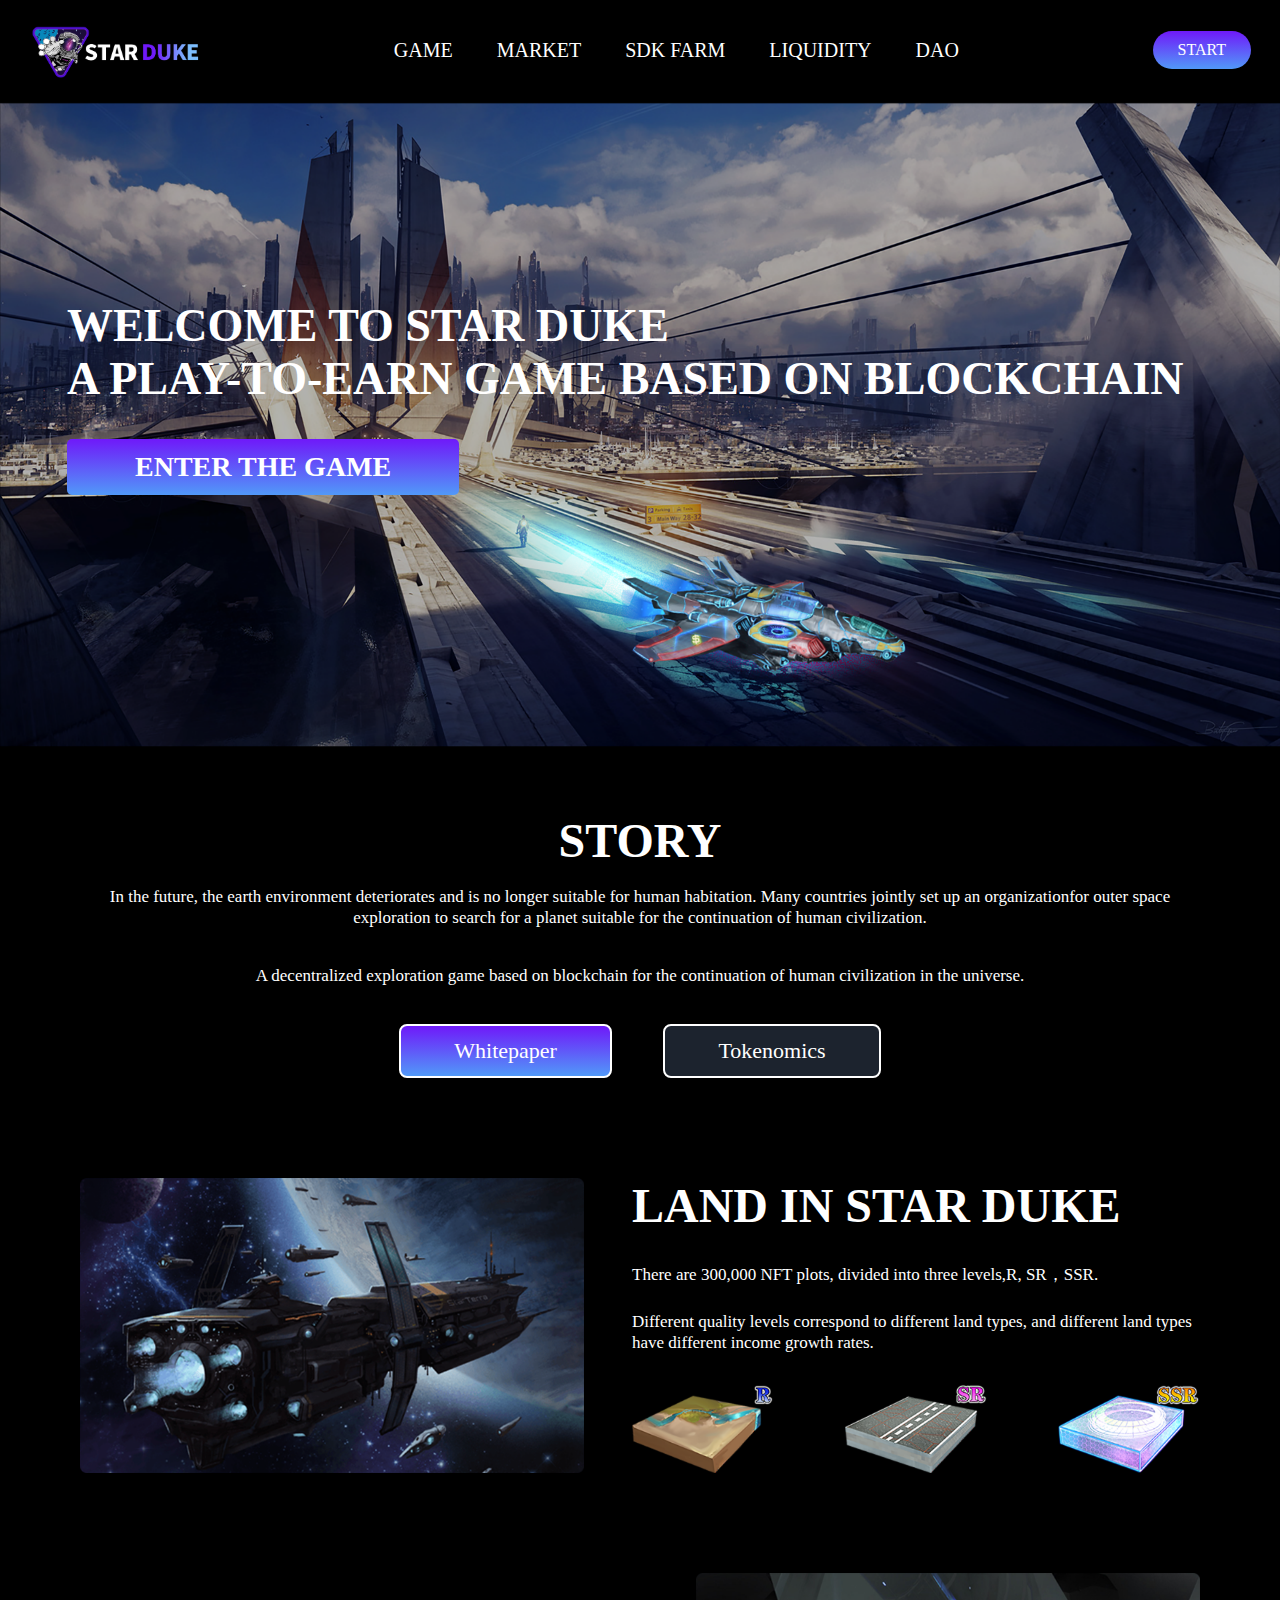
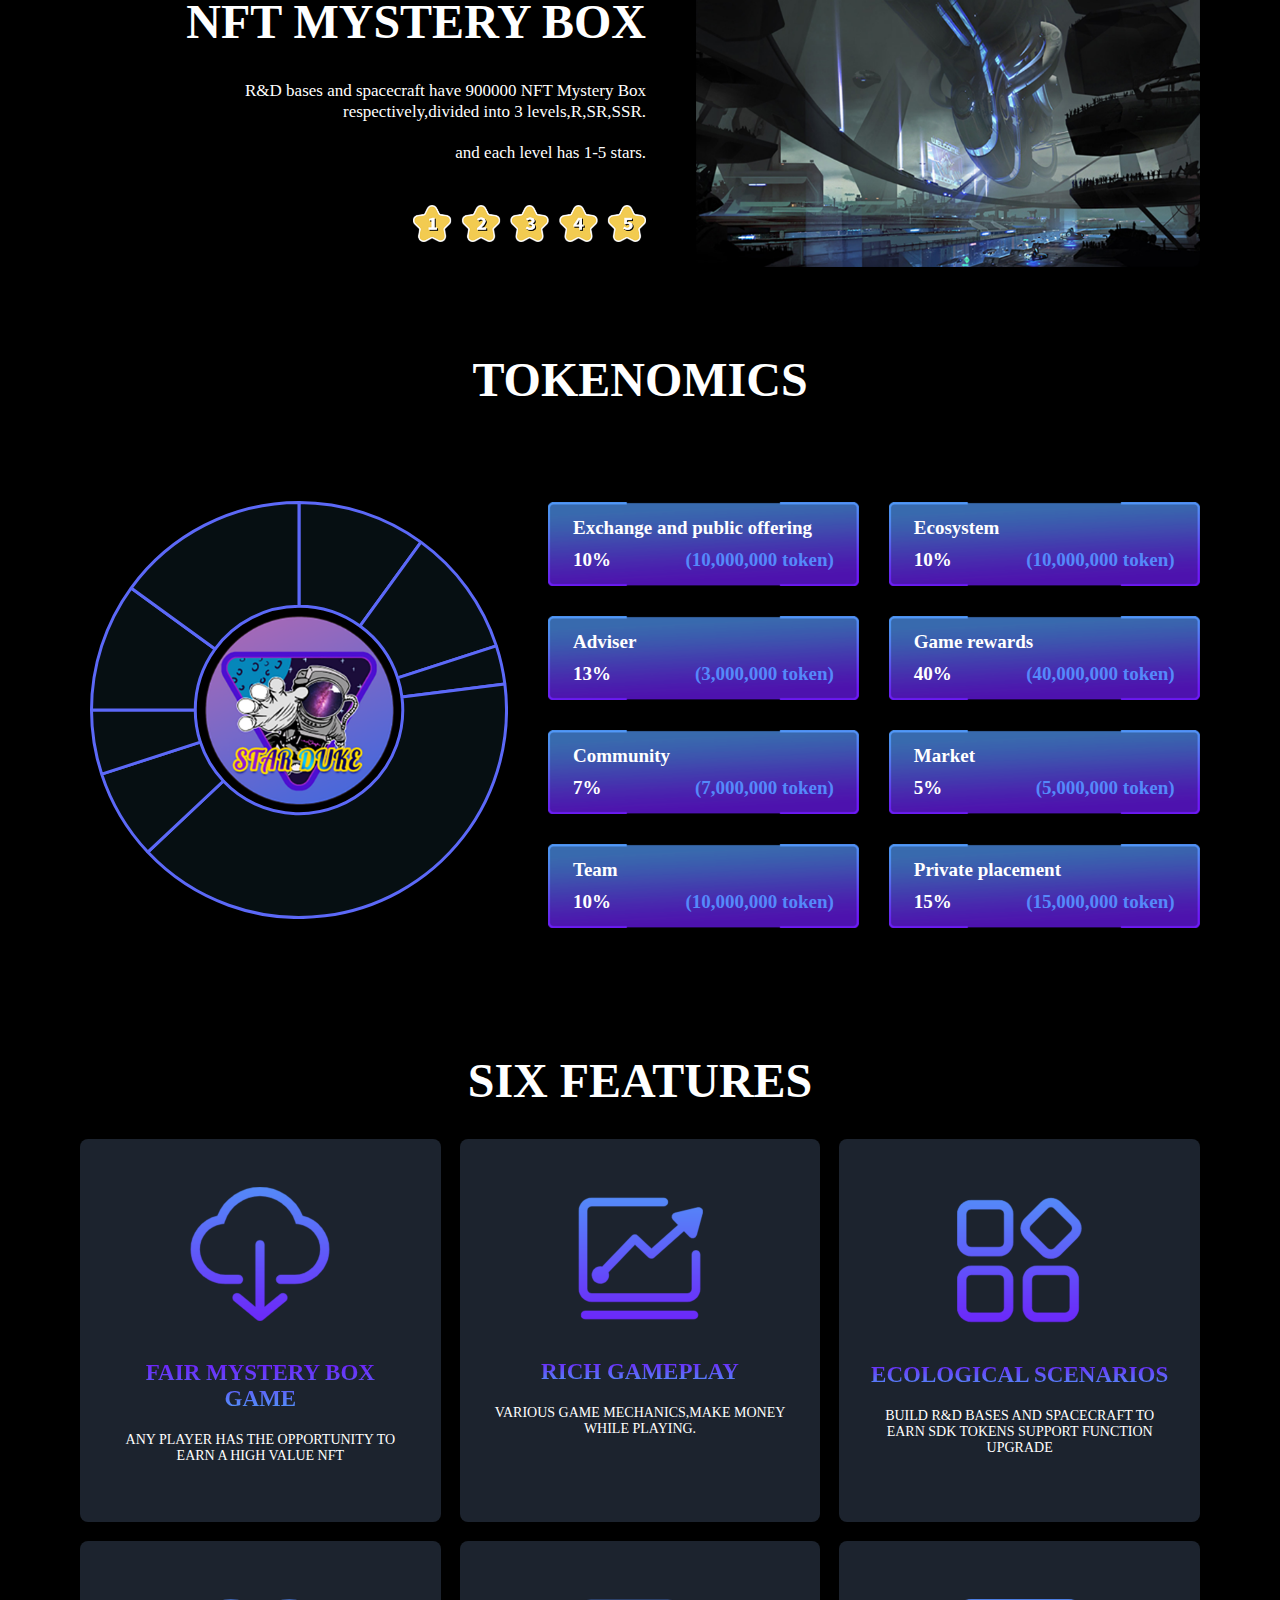
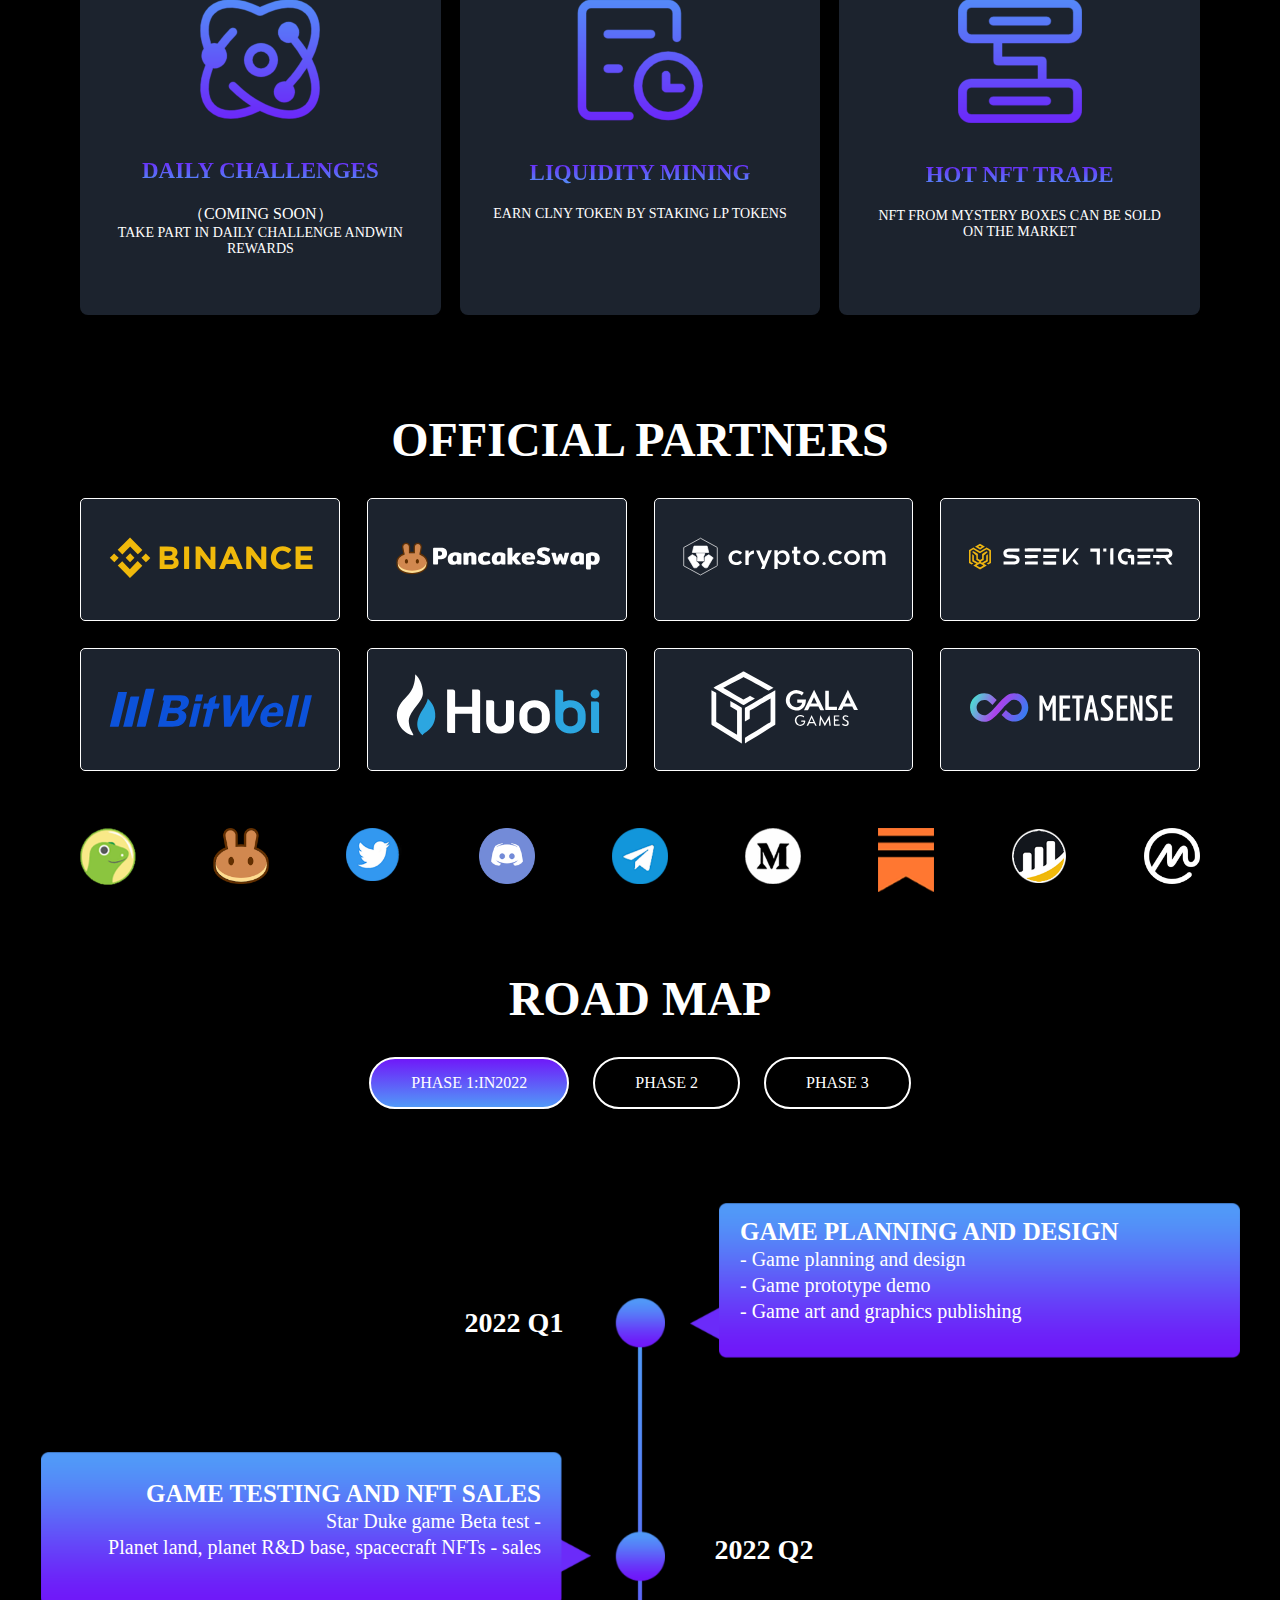
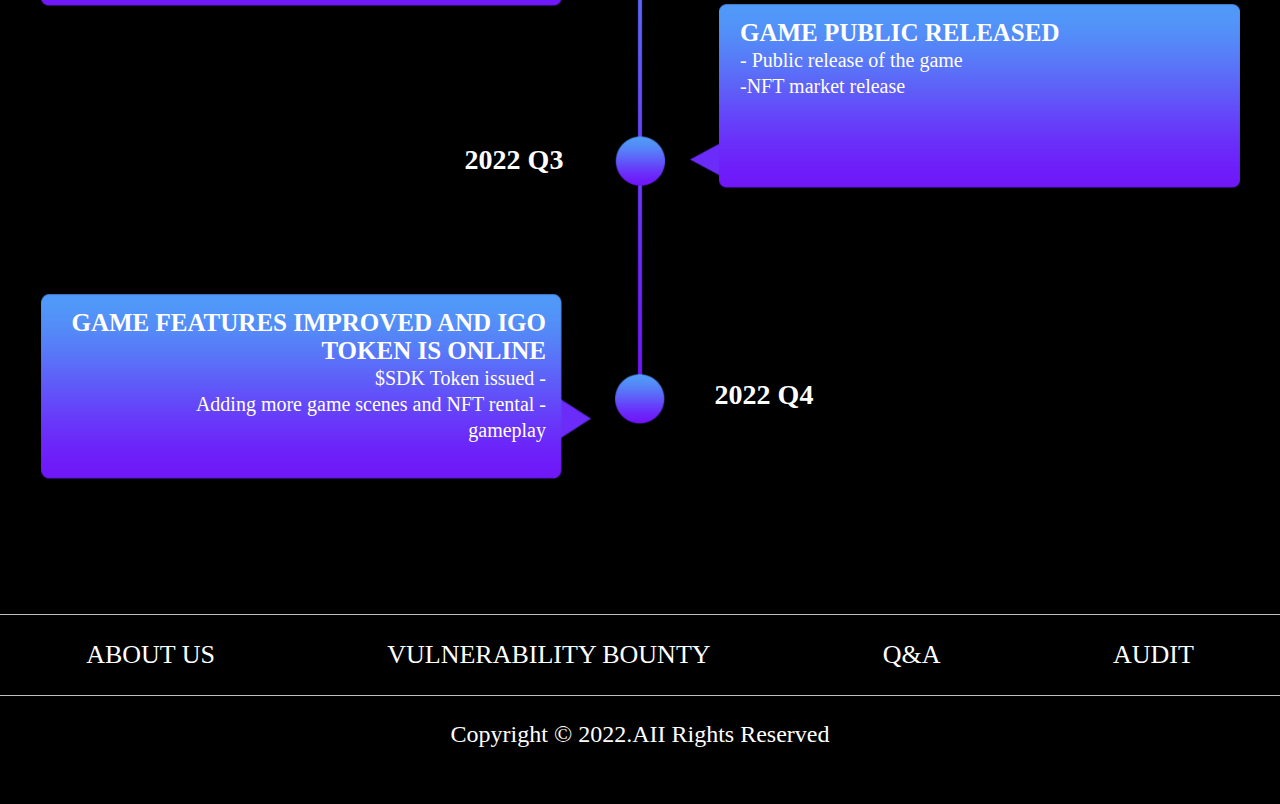
==== index.html @ 2b7e3626 "fix(view): 修改时间轴上文本" ====
<!doctype html><html lang=""><head><meta charset="utf-8"><meta http-equiv="X-UA-Compatible" content="IE=edge"><meta name="viewport" content="width=device-width,initial-scale=1"><link rel="icon" href="/favicon.ico"><title>Star Duke</title><script defer="defer" src="/js/chunk-vendors.443c13cf.js"></script><script defer="defer" src="/js/app.321825f4.js"></script><link href="/css/chunk-vendors.fafeda3b.css" rel="stylesheet"><link href="/css/app.7d602ca5.css" rel="stylesheet"></head><body><noscript><strong>We're sorry but huobi-mobile-frontend doesn't work properly without JavaScript enabled. Please enable it to continue.</strong></noscript><div id="app"></div></body></html>
---- css/chunk-vendors.fafeda3b.css ----
:root{--van-black:#000;--van-white:#fff;--van-gray-1:#f7f8fa;--van-gray-2:#f2f3f5;--van-gray-3:#ebedf0;--van-gray-4:#dcdee0;--van-gray-5:#c8c9cc;--van-gray-6:#969799;--van-gray-7:#646566;--van-gray-8:#323233;--van-red:#ee0a24;--van-blue:#1989fa;--van-orange:#ff976a;--van-orange-dark:#ed6a0c;--van-orange-light:#fffbe8;--van-green:#07c160;--van-gradient-red:linear-gradient(90deg,#ff6034,#ee0a24);--van-gradient-orange:linear-gradient(90deg,#ffd01e,#ff8917);--van-primary-color:var(--van-blue);--van-success-color:var(--van-green);--van-danger-color:var(--van-red);--van-warning-color:var(--van-orange);--van-text-color:var(--van-gray-8);--van-text-color-2:var(--van-gray-6);--van-text-color-3:var(--van-gray-5);--van-text-link-color:#576b95;--van-active-color:var(--van-gray-2);--van-active-opacity:.6;--van-disabled-opacity:.5;--van-background-color:var(--van-gray-1);--van-background-color-light:var(--van-white);--van-padding-base:0.25rem;--van-padding-xs:0.5rem;--van-padding-sm:0.75rem;--van-padding-md:1rem;--van-padding-lg:1.5rem;--van-padding-xl:2rem;--van-font-size-xs:0.625rem;--van-font-size-sm:0.75rem;--van-font-size-md:0.875rem;--van-font-size-lg:1rem;--van-font-weight-bold:500;--van-line-height-xs:0.875rem;--van-line-height-sm:1.125rem;--van-line-height-md:1.25rem;--van-line-height-lg:1.375rem;--van-base-font-family:-apple-system,BlinkMacSystemFont,"Helvetica Neue",Helvetica,Segoe UI,Arial,Roboto,"PingFang SC","miui","Hiragino Sans GB","Microsoft Yahei",sans-serif;--van-price-integer-font-family:Avenir-Heavy,PingFang SC,Helvetica Neue,Arial,sans-serif;--van-animation-duration-base:.3s;--van-animation-duration-fast:.2s;--van-animation-timing-function-enter:ease-out;--van-animation-timing-function-leave:ease-in;--van-border-color:var(--van-gray-3);--van-border-width-base:0.0625rem;--van-border-radius-sm:0.125rem;--van-border-radius-md:0.25rem;--van-border-radius-lg:0.5rem;--van-border-radius-max:62.4375rem}html{-webkit-tap-highlight-color:transparent}body{margin:0;font-family:-apple-system,BlinkMacSystemFont,Helvetica Neue,Helvetica,Segoe UI,Arial,Roboto,PingFang SC,miui,Hiragino Sans GB,Microsoft Yahei,sans-serif}a{text-decoration:none}button,input,textarea{color:inherit;font:inherit}[class*=van-]:focus,a:focus,button:focus,input:focus,textarea:focus{outline:none}ol,ul{margin:0;padding:0;list-style:none}@keyframes van-slide-up-enter{0%{transform:translate3d(0,100%,0)}}@keyframes van-slide-up-leave{to{transform:translate3d(0,100%,0)}}@keyframes van-slide-down-enter{0%{transform:translate3d(0,-100%,0)}}@keyframes van-slide-down-leave{to{transform:translate3d(0,-100%,0)}}@keyframes van-slide-left-enter{0%{transform:translate3d(-100%,0,0)}}@keyframes van-slide-left-leave{to{transform:translate3d(-100%,0,0)}}@keyframes van-slide-right-enter{0%{transform:translate3d(100%,0,0)}}@keyframes van-slide-right-leave{to{transform:translate3d(100%,0,0)}}@keyframes van-fade-in{0%{opacity:0}to{opacity:1}}@keyframes van-fade-out{0%{opacity:1}to{opacity:0}}@keyframes van-rotate{0%{transform:rotate(0)}to{transform:rotate(1turn)}}.van-fade-enter-active{animation:var(--van-animation-duration-base) van-fade-in both var(--van-animation-timing-function-enter)}.van-fade-leave-active{animation:var(--van-animation-duration-base) van-fade-out both var(--van-animation-timing-function-leave)}.van-slide-up-enter-active{animation:van-slide-up-enter var(--van-animation-duration-base) both var(--van-animation-timing-function-enter)}.van-slide-up-leave-active{animation:van-slide-up-leave var(--van-animation-duration-base) both var(--van-animation-timing-function-leave)}.van-slide-down-enter-active{animation:van-slide-down-enter var(--van-animation-duration-base) both var(--van-animation-timing-function-enter)}.van-slide-down-leave-active{animation:van-slide-down-leave var(--van-animation-duration-base) both var(--van-animation-timing-function-leave)}.van-slide-left-enter-active{animation:van-slide-left-enter var(--van-animation-duration-base) both var(--van-animation-timing-function-enter)}.van-slide-left-leave-active{animation:van-slide-left-leave var(--van-animation-duration-base) both var(--van-animation-timing-function-leave)}.van-slide-right-enter-active{animation:van-slide-right-enter var(--van-animation-duration-base) both var(--van-animation-timing-function-enter)}.van-slide-right-leave-active{animation:van-slide-right-leave var(--van-animation-duration-base) both var(--van-animation-timing-function-leave)}.van-clearfix:after{display:table;clear:both;content:""}.van-ellipsis{overflow:hidden;white-space:nowrap;text-overflow:ellipsis}.van-multi-ellipsis--l2{-webkit-line-clamp:2}.van-multi-ellipsis--l2,.van-multi-ellipsis--l3{display:-webkit-box;overflow:hidden;text-overflow:ellipsis;-webkit-box-orient:vertical}.van-multi-ellipsis--l3{-webkit-line-clamp:3}.van-safe-area-top{padding-top:constant(safe-area-inset-top);padding-top:env(safe-area-inset-top)}.van-safe-area-bottom{padding-bottom:constant(safe-area-inset-bottom);padding-bottom:env(safe-area-inset-bottom)}.van-haptics-feedback{cursor:pointer}.van-haptics-feedback:active{opacity:var(--van-active-opacity)}[class*=van-hairline]:after{position:absolute;box-sizing:border-box;content:" ";pointer-events:none;top:-50%;right:-50%;bottom:-50%;left:-50%;border:0 solid var(--van-border-color);transform:scale(.5)}.van-hairline,.van-hairline--bottom,.van-hairline--left,.van-hairline--right,.van-hairline--surround,.van-hairline--top,.van-hairline--top-bottom{position:relative}.van-hairline--top:after{border-top-width:.0625rem}.van-hairline--left:after{border-left-width:.0625rem}.van-hairline--right:after{border-right-width:.0625rem}.van-hairline--bottom:after{border-bottom-width:.0625rem}.van-hairline--top-bottom:after,.van-hairline-unset--top-bottom:after{border-width:.0625rem 0}.van-hairline--surround:after{border-width:.0625rem}:root{--van-action-bar-background-color:var(--van-background-color-light);--van-action-bar-height:3.125rem}.van-action-bar{position:fixed;right:0;bottom:0;left:0;display:flex;align-items:center;box-sizing:content-box;height:var(--van-action-bar-height);background:var(--van-action-bar-background-color)}:root{--van-badge-size:1rem;--van-badge-color:var(--van-white);--van-badge-padding:0 0.1875rem;--van-badge-font-size:var(--van-font-size-sm);--van-badge-font-weight:var(--van-font-weight-bold);--van-badge-border-width:var(--van-border-width-base);--van-badge-background-color:var(--van-danger-color);--van-badge-dot-color:var(--van-danger-color);--van-badge-dot-size:0.5rem;--van-badge-font-family:-apple-system-font,Helvetica Neue,Arial,sans-serif}.van-badge{display:inline-block;box-sizing:border-box;min-width:var(--van-badge-size);padding:var(--van-badge-padding);color:var(--van-badge-color);font-weight:var(--van-badge-font-weight);font-size:var(--van-badge-font-size);font-family:var(--van-badge-font-family);line-height:1.2;text-align:center;background:var(--van-badge-background-color);border:var(--van-badge-border-width) solid var(--van-background-color-light);border-radius:var(--van-border-radius-max)}.van-badge--fixed{position:absolute;transform-origin:100%}.van-badge--top-left{top:0;left:0;transform:translate(-50%,-50%)}.van-badge--top-right{top:0;right:0;transform:translate(50%,-50%)}.van-badge--bottom-left{bottom:0;left:0;transform:translate(-50%,50%)}.van-badge--bottom-right{bottom:0;right:0;transform:translate(50%,50%)}.van-badge--dot{width:var(--van-badge-dot-size);min-width:0;height:var(--van-badge-dot-size);background:var(--van-badge-dot-color);border-radius:100%;border:none;padding:0}.van-badge__wrapper,.van-icon{position:relative;display:inline-block}.van-icon{font:.875rem/1 vant-icon;font-size:inherit;text-rendering:auto;-webkit-font-smoothing:antialiased}.van-icon:before{display:inline-block}.van-icon-exchange:before{content:"\e6af"}.van-icon-eye:before{content:"\e6b0"}.van-icon-enlarge:before{content:"\e6b1"}.van-icon-expand-o:before{content:"\e6b2"}.van-icon-eye-o:before{content:"\e6b3"}.van-icon-expand:before{content:"\e6b4"}.van-icon-filter-o:before{content:"\e6b5"}.van-icon-fire:before{content:"\e6b6"}.van-icon-fail:before{content:"\e6b7"}.van-icon-failure:before{content:"\e6b8"}.van-icon-fire-o:before{content:"\e6b9"}.van-icon-flag-o:before{content:"\e6ba"}.van-icon-font:before{content:"\e6bb"}.van-icon-font-o:before{content:"\e6bc"}.van-icon-gem-o:before{content:"\e6bd"}.van-icon-flower-o:before{content:"\e6be"}.van-icon-gem:before{content:"\e6bf"}.van-icon-gift-card:before{content:"\e6c0"}.van-icon-friends:before{content:"\e6c1"}.van-icon-friends-o:before{content:"\e6c2"}.van-icon-gold-coin:before{content:"\e6c3"}.van-icon-gold-coin-o:before{content:"\e6c4"}.van-icon-good-job-o:before{content:"\e6c5"}.van-icon-gift:before{content:"\e6c6"}.van-icon-gift-o:before{content:"\e6c7"}.van-icon-gift-card-o:before{content:"\e6c8"}.van-icon-good-job:before{content:"\e6c9"}.van-icon-home-o:before{content:"\e6ca"}.van-icon-goods-collect:before{content:"\e6cb"}.van-icon-graphic:before{content:"\e6cc"}.van-icon-goods-collect-o:before{content:"\e6cd"}.van-icon-hot-o:before{content:"\e6ce"}.van-icon-info:before{content:"\e6cf"}.van-icon-hotel-o:before{content:"\e6d0"}.van-icon-info-o:before{content:"\e6d1"}.van-icon-hot-sale-o:before{content:"\e6d2"}.van-icon-hot:before{content:"\e6d3"}.van-icon-like:before{content:"\e6d4"}.van-icon-idcard:before{content:"\e6d5"}.van-icon-invitation:before{content:"\e6d6"}.van-icon-like-o:before{content:"\e6d7"}.van-icon-hot-sale:before{content:"\e6d8"}.van-icon-location-o:before{content:"\e6d9"}.van-icon-location:before{content:"\e6da"}.van-icon-label:before{content:"\e6db"}.van-icon-lock:before{content:"\e6dc"}.van-icon-label-o:before{content:"\e6dd"}.van-icon-map-marked:before{content:"\e6de"}.van-icon-logistics:before{content:"\e6df"}.van-icon-manager:before{content:"\e6e0"}.van-icon-more:before{content:"\e6e1"}.van-icon-live:before{content:"\e6e2"}.van-icon-manager-o:before{content:"\e6e3"}.van-icon-medal:before{content:"\e6e4"}.van-icon-more-o:before{content:"\e6e5"}.van-icon-music-o:before{content:"\e6e6"}.van-icon-music:before{content:"\e6e7"}.van-icon-new-arrival-o:before{content:"\e6e8"}.van-icon-medal-o:before{content:"\e6e9"}.van-icon-new-o:before{content:"\e6ea"}.van-icon-free-postage:before{content:"\e6eb"}.van-icon-newspaper-o:before{content:"\e6ec"}.van-icon-new-arrival:before{content:"\e6ed"}.van-icon-minus:before{content:"\e6ee"}.van-icon-orders-o:before{content:"\e6ef"}.van-icon-new:before{content:"\e6f0"}.van-icon-paid:before{content:"\e6f1"}.van-icon-notes-o:before{content:"\e6f2"}.van-icon-other-pay:before{content:"\e6f3"}.van-icon-pause-circle:before{content:"\e6f4"}.van-icon-pause:before{content:"\e6f5"}.van-icon-pause-circle-o:before{content:"\e6f6"}.van-icon-peer-pay:before{content:"\e6f7"}.van-icon-pending-payment:before{content:"\e6f8"}.van-icon-passed:before{content:"\e6f9"}.van-icon-plus:before{content:"\e6fa"}.van-icon-phone-circle-o:before{content:"\e6fb"}.van-icon-phone-o:before{content:"\e6fc"}.van-icon-printer:before{content:"\e6fd"}.van-icon-photo-fail:before{content:"\e6fe"}.van-icon-phone:before{content:"\e6ff"}.van-icon-photo-o:before{content:"\e700"}.van-icon-play-circle:before{content:"\e701"}.van-icon-play:before{content:"\e702"}.van-icon-phone-circle:before{content:"\e703"}.van-icon-point-gift-o:before{content:"\e704"}.van-icon-point-gift:before{content:"\e705"}.van-icon-play-circle-o:before{content:"\e706"}.van-icon-shrink:before{content:"\e707"}.van-icon-photo:before{content:"\e708"}.van-icon-qr:before{content:"\e709"}.van-icon-qr-invalid:before{content:"\e70a"}.van-icon-question-o:before{content:"\e70b"}.van-icon-revoke:before{content:"\e70c"}.van-icon-replay:before{content:"\e70d"}.van-icon-service:before{content:"\e70e"}.van-icon-question:before{content:"\e70f"}.van-icon-search:before{content:"\e710"}.van-icon-refund-o:before{content:"\e711"}.van-icon-service-o:before{content:"\e712"}.van-icon-scan:before{content:"\e713"}.van-icon-share:before{content:"\e714"}.van-icon-send-gift-o:before{content:"\e715"}.van-icon-share-o:before{content:"\e716"}.van-icon-setting:before{content:"\e717"}.van-icon-points:before{content:"\e718"}.van-icon-photograph:before{content:"\e719"}.van-icon-shop:before{content:"\e71a"}.van-icon-shop-o:before{content:"\e71b"}.van-icon-shop-collect-o:before{content:"\e71c"}.van-icon-shop-collect:before{content:"\e71d"}.van-icon-smile:before{content:"\e71e"}.van-icon-shopping-cart-o:before{content:"\e71f"}.van-icon-sign:before{content:"\e720"}.van-icon-sort:before{content:"\e721"}.van-icon-star-o:before{content:"\e722"}.van-icon-smile-comment-o:before{content:"\e723"}.van-icon-stop:before{content:"\e724"}.van-icon-stop-circle-o:before{content:"\e725"}.van-icon-smile-o:before{content:"\e726"}.van-icon-star:before{content:"\e727"}.van-icon-success:before{content:"\e728"}.van-icon-stop-circle:before{content:"\e729"}.van-icon-records:before{content:"\e72a"}.van-icon-shopping-cart:before{content:"\e72b"}.van-icon-tosend:before{content:"\e72c"}.van-icon-todo-list:before{content:"\e72d"}.van-icon-thumb-circle-o:before{content:"\e72e"}.van-icon-thumb-circle:before{content:"\e72f"}.van-icon-umbrella-circle:before{content:"\e730"}.van-icon-underway:before{content:"\e731"}.van-icon-upgrade:before{content:"\e732"}.van-icon-todo-list-o:before{content:"\e733"}.van-icon-tv-o:before{content:"\e734"}.van-icon-underway-o:before{content:"\e735"}.van-icon-user-o:before{content:"\e736"}.van-icon-vip-card-o:before{content:"\e737"}.van-icon-vip-card:before{content:"\e738"}.van-icon-send-gift:before{content:"\e739"}.van-icon-wap-home:before{content:"\e73a"}.van-icon-wap-nav:before{content:"\e73b"}.van-icon-volume-o:before{content:"\e73c"}.van-icon-video:before{content:"\e73d"}.van-icon-wap-home-o:before{content:"\e73e"}.van-icon-volume:before{content:"\e73f"}.van-icon-warning:before{content:"\e740"}.van-icon-weapp-nav:before{content:"\e741"}.van-icon-wechat-pay:before{content:"\e742"}.van-icon-warning-o:before{content:"\e743"}.van-icon-wechat:before{content:"\e744"}.van-icon-setting-o:before{content:"\e745"}.van-icon-youzan-shield:before{content:"\e746"}.van-icon-warn-o:before{content:"\e747"}.van-icon-smile-comment:before{content:"\e748"}.van-icon-user-circle-o:before{content:"\e749"}.van-icon-video-o:before{content:"\e74a"}.van-icon-add-square:before{content:"\e65c"}.van-icon-add:before{content:"\e65d"}.van-icon-arrow-down:before{content:"\e65e"}.van-icon-arrow-up:before{content:"\e65f"}.van-icon-arrow:before{content:"\e660"}.van-icon-after-sale:before{content:"\e661"}.van-icon-add-o:before{content:"\e662"}.van-icon-alipay:before{content:"\e663"}.van-icon-ascending:before{content:"\e664"}.van-icon-apps-o:before{content:"\e665"}.van-icon-aim:before{content:"\e666"}.van-icon-award:before{content:"\e667"}.van-icon-arrow-left:before{content:"\e668"}.van-icon-award-o:before{content:"\e669"}.van-icon-audio:before{content:"\e66a"}.van-icon-bag-o:before{content:"\e66b"}.van-icon-balance-list:before{content:"\e66c"}.van-icon-back-top:before{content:"\e66d"}.van-icon-bag:before{content:"\e66e"}.van-icon-balance-pay:before{content:"\e66f"}.van-icon-balance-o:before{content:"\e670"}.van-icon-bar-chart-o:before{content:"\e671"}.van-icon-bars:before{content:"\e672"}.van-icon-balance-list-o:before{content:"\e673"}.van-icon-birthday-cake-o:before{content:"\e674"}.van-icon-bookmark:before{content:"\e675"}.van-icon-bill:before{content:"\e676"}.van-icon-bell:before{content:"\e677"}.van-icon-browsing-history-o:before{content:"\e678"}.van-icon-browsing-history:before{content:"\e679"}.van-icon-bookmark-o:before{content:"\e67a"}.van-icon-bulb-o:before{content:"\e67b"}.van-icon-bullhorn-o:before{content:"\e67c"}.van-icon-bill-o:before{content:"\e67d"}.van-icon-calendar-o:before{content:"\e67e"}.van-icon-brush-o:before{content:"\e67f"}.van-icon-card:before{content:"\e680"}.van-icon-cart-o:before{content:"\e681"}.van-icon-cart-circle:before{content:"\e682"}.van-icon-cart-circle-o:before{content:"\e683"}.van-icon-cart:before{content:"\e684"}.van-icon-cash-on-deliver:before{content:"\e685"}.van-icon-cash-back-record:before{content:"\e686"}.van-icon-cashier-o:before{content:"\e687"}.van-icon-chart-trending-o:before{content:"\e688"}.van-icon-certificate:before{content:"\e689"}.van-icon-chat:before{content:"\e68a"}.van-icon-clear:before{content:"\e68b"}.van-icon-chat-o:before{content:"\e68c"}.van-icon-checked:before{content:"\e68d"}.van-icon-clock:before{content:"\e68e"}.van-icon-clock-o:before{content:"\e68f"}.van-icon-close:before{content:"\e690"}.van-icon-closed-eye:before{content:"\e691"}.van-icon-circle:before{content:"\e692"}.van-icon-cluster-o:before{content:"\e693"}.van-icon-column:before{content:"\e694"}.van-icon-comment-circle-o:before{content:"\e695"}.van-icon-cluster:before{content:"\e696"}.van-icon-comment:before{content:"\e697"}.van-icon-comment-o:before{content:"\e698"}.van-icon-comment-circle:before{content:"\e699"}.van-icon-completed:before{content:"\e69a"}.van-icon-credit-pay:before{content:"\e69b"}.van-icon-coupon:before{content:"\e69c"}.van-icon-debit-pay:before{content:"\e69d"}.van-icon-coupon-o:before{content:"\e69e"}.van-icon-contact:before{content:"\e69f"}.van-icon-descending:before{content:"\e6a0"}.van-icon-desktop-o:before{content:"\e6a1"}.van-icon-diamond-o:before{content:"\e6a2"}.van-icon-description:before{content:"\e6a3"}.van-icon-delete:before{content:"\e6a4"}.van-icon-diamond:before{content:"\e6a5"}.van-icon-delete-o:before{content:"\e6a6"}.van-icon-cross:before{content:"\e6a7"}.van-icon-edit:before{content:"\e6a8"}.van-icon-ellipsis:before{content:"\e6a9"}.van-icon-down:before{content:"\e6aa"}.van-icon-discount:before{content:"\e6ab"}.van-icon-ecard-pay:before{content:"\e6ac"}.van-icon-envelop-o:before{content:"\e6ae"}.van-icon-shield-o:before{content:"\e74b"}.van-icon-guide-o:before{content:"\e74c"}.van-icon-cash-o:before{content:"\e74d"}.van-icon-qq:before{content:"\e74e"}.van-icon-wechat-moments:before{content:"\e74f"}.van-icon-weibo:before{content:"\e750"}.van-icon-link-o:before{content:"\e751"}.van-icon-miniprogram-o:before{content:"\e752"}@font-face{font-weight:400;font-family:vant-icon;font-style:normal;font-display:auto;src:url([data-uri]) format("woff2"),url(//at.alicdn.com/t/font_2553510_iv4v8nulyz.woff?t=1649083952952) format("woff"),url(//at.alicdn.com/t/font_2553510_iv4v8nulyz.ttf?t=1649083952952) format("truetype")}.van-icon__image{display:block;width:1em;height:1em;object-fit:contain}:root{--van-rate-icon-size:1.25rem;--van-rate-icon-gutter:var(--van-padding-base);--van-rate-icon-void-color:var(--van-gray-5);--van-rate-icon-full-color:var(--van-danger-color);--van-rate-icon-disabled-color:var(--van-gray-5)}.van-rate{display:inline-flex;cursor:pointer;-webkit-user-select:none;user-select:none;flex-wrap:wrap}.van-rate__item{position:relative}.van-rate__item:not(:last-child){padding-right:var(--van-rate-icon-gutter)}.van-rate__icon{display:block;width:1em;color:var(--van-rate-icon-void-color);font-size:var(--van-rate-icon-size)}.van-rate__icon--half{position:absolute;top:0;left:0;overflow:hidden}.van-rate__icon--full{color:var(--van-rate-icon-full-color)}.van-rate__icon--disabled{color:var(--van-rate-icon-disabled-color)}.van-rate--disabled{cursor:not-allowed}.van-rate--readonly{cursor:default}:root{--van-notice-bar-height:2.5rem;--van-notice-bar-padding:0 var(--van-padding-md);--van-notice-bar-wrapable-padding:var(--van-padding-xs) var(--van-padding-md);--van-notice-bar-text-color:var(--van-orange-dark);--van-notice-bar-font-size:var(--van-font-size-md);--van-notice-bar-line-height:1.5rem;--van-notice-bar-background-color:var(--van-orange-light);--van-notice-bar-icon-size:1rem;--van-notice-bar-icon-min-width:1.5rem}.van-notice-bar{position:relative;display:flex;align-items:center;height:var(--van-notice-bar-height);padding:var(--van-notice-bar-padding);color:var(--van-notice-bar-text-color);font-size:var(--van-notice-bar-font-size);line-height:var(--van-notice-bar-line-height);background:var(--van-notice-bar-background-color)}.van-notice-bar__left-icon,.van-notice-bar__right-icon{min-width:var(--van-notice-bar-icon-min-width);font-size:var(--van-notice-bar-icon-size)}.van-notice-bar__right-icon{text-align:right;cursor:pointer}.van-notice-bar__wrap{position:relative;display:flex;flex:1;align-items:center;height:100%;overflow:hidden}.van-notice-bar__content{position:absolute;white-space:nowrap;transition-timing-function:linear}.van-notice-bar__content.van-ellipsis{max-width:100%}.van-notice-bar--wrapable{height:auto;padding:var(--van-notice-bar-wrapable-padding)}.van-notice-bar--wrapable .van-notice-bar__wrap{height:auto}.van-notice-bar--wrapable .van-notice-bar__content{position:relative;white-space:normal;word-wrap:break-word}:root{--van-nav-bar-height:2.875rem;--van-nav-bar-background-color:var(--van-background-color-light);--van-nav-bar-arrow-size:1rem;--van-nav-bar-icon-color:var(--van-primary-color);--van-nav-bar-text-color:var(--van-primary-color);--van-nav-bar-title-font-size:var(--van-font-size-lg);--van-nav-bar-title-text-color:var(--van-text-color);--van-nav-bar-z-index:1}.van-nav-bar{position:relative;z-index:var(--van-nav-bar-z-index);line-height:var(--van-line-height-lg);text-align:center;background:var(--van-nav-bar-background-color);-webkit-user-select:none;user-select:none}.van-nav-bar--fixed{position:fixed;top:0;left:0;width:100%}.van-nav-bar--safe-area-inset-top{padding-top:constant(safe-area-inset-top);padding-top:env(safe-area-inset-top)}.van-nav-bar .van-icon{color:var(--van-nav-bar-icon-color)}.van-nav-bar__content{position:relative;display:flex;align-items:center;height:var(--van-nav-bar-height)}.van-nav-bar__arrow{margin-right:var(--van-padding-base);font-size:var(--van-nav-bar-arrow-size)}.van-nav-bar__title{max-width:60%;margin:0 auto;color:var(--van-nav-bar-title-text-color);font-weight:var(--van-font-weight-bold);font-size:var(--van-nav-bar-title-font-size)}.van-nav-bar__left,.van-nav-bar__right{position:absolute;top:0;bottom:0;display:flex;align-items:center;padding:0 var(--van-padding-md);font-size:var(--van-font-size-md)}.van-nav-bar__left{left:0}.van-nav-bar__right{right:0}.van-nav-bar__text{color:var(--van-nav-bar-text-color)}:root{--van-image-placeholder-text-color:var(--van-text-color-2);--van-image-placeholder-font-size:var(--van-font-size-md);--van-image-placeholder-background-color:var(--van-background-color);--van-image-loading-icon-size:2rem;--van-image-loading-icon-color:var(--van-gray-4);--van-image-error-icon-size:2rem;--van-image-error-icon-color:var(--van-gray-4)}.van-image{position:relative;display:inline-block}.van-image--round{overflow:hidden;border-radius:var(--van-border-radius-max)}.van-image--round .van-image__img{border-radius:inherit}.van-image__error,.van-image__img,.van-image__loading{display:block;width:100%;height:100%}.van-image__error,.van-image__loading{position:absolute;top:0;left:0;display:flex;flex-direction:column;align-items:center;justify-content:center;color:var(--van-image-placeholder-text-color);font-size:var(--van-image-placeholder-font-size);background:var(--van-image-placeholder-background-color)}.van-image__loading-icon{color:var(--van-image-loading-icon-color);font-size:var(--van-image-loading-icon-size)}.van-image__error-icon{color:var(--van-image-error-icon-color);font-size:var(--van-image-error-icon-size)}:root{--van-tag-padding:0 var(--van-padding-base);--van-tag-text-color:var(--van-white);--van-tag-font-size:var(--van-font-size-sm);--van-tag-border-radius:0.125rem;--van-tag-line-height:1rem;--van-tag-medium-padding:0.125rem 0.375rem;--van-tag-large-padding:var(--van-padding-base) var(--van-padding-xs);--van-tag-large-border-radius:var(--van-border-radius-md);--van-tag-large-font-size:var(--van-font-size-md);--van-tag-round-border-radius:var(--van-border-radius-max);--van-tag-danger-color:var(--van-danger-color);--van-tag-primary-color:var(--van-primary-color);--van-tag-success-color:var(--van-success-color);--van-tag-warning-color:var(--van-warning-color);--van-tag-default-color:var(--van-gray-6);--van-tag-plain-background-color:var(--van-background-color-light)}.van-tag{position:relative;display:inline-flex;align-items:center;padding:var(--van-tag-padding);color:var(--van-tag-text-color);font-size:var(--van-tag-font-size);line-height:var(--van-tag-line-height);border-radius:var(--van-tag-border-radius)}.van-tag--default{background:var(--van-tag-default-color)}.van-tag--default.van-tag--plain{color:var(--van-tag-default-color)}.van-tag--danger{background:var(--van-tag-danger-color)}.van-tag--danger.van-tag--plain{color:var(--van-tag-danger-color)}.van-tag--primary{background:var(--van-tag-primary-color)}.van-tag--primary.van-tag--plain{color:var(--van-tag-primary-color)}.van-tag--success{background:var(--van-tag-success-color)}.van-tag--success.van-tag--plain{color:var(--van-tag-success-color)}.van-tag--warning{background:var(--van-tag-warning-color)}.van-tag--warning.van-tag--plain{color:var(--van-tag-warning-color)}.van-tag--plain{background:var(--van-tag-plain-background-color);border-color:currentColor}.van-tag--plain:before{position:absolute;top:0;right:0;bottom:0;left:0;border:.0625rem solid;border-color:inherit;border-radius:inherit;content:"";pointer-events:none}.van-tag--medium{padding:var(--van-tag-medium-padding)}.van-tag--large{padding:var(--van-tag-large-padding);font-size:var(--van-tag-large-font-size);border-radius:var(--van-tag-large-border-radius)}.van-tag--mark{border-radius:0 var(--van-tag-round-border-radius) var(--van-tag-round-border-radius) 0}.van-tag--mark:after{display:block;width:.125rem;content:""}.van-tag--round{border-radius:var(--van-tag-round-border-radius)}.van-tag__close{margin-left:.125rem}:root{--van-card-padding:var(--van-padding-xs) var(--van-padding-md);--van-card-font-size:var(--van-font-size-sm);--van-card-text-color:var(--van-text-color);--van-card-background-color:var(--van-gray-1);--van-card-thumb-size:5.5rem;--van-card-thumb-border-radius:var(--van-border-radius-lg);--van-card-title-line-height:1rem;--van-card-desc-color:var(--van-gray-7);--van-card-desc-line-height:var(--van-line-height-md);--van-card-price-color:var(--van-gray-8);--van-card-origin-price-color:var(--van-text-color-2);--van-card-num-color:var(--van-text-color-2);--van-card-origin-price-font-size:var(--van-font-size-xs);--van-card-price-font-size:var(--van-font-size-sm);--van-card-price-integer-font-size:var(--van-font-size-lg);--van-card-price-font-family:var(--van-price-integer-font-family)}.van-card{position:relative;box-sizing:border-box;padding:var(--van-card-padding);color:var(--van-card-text-color);font-size:var(--van-card-font-size);background:var(--van-card-background-color)}.van-card:not(:first-child){margin-top:var(--van-padding-xs)}.van-card__header{display:flex}.van-card__thumb{position:relative;flex:none;width:var(--van-card-thumb-size);height:var(--van-card-thumb-size);margin-right:var(--van-padding-xs)}.van-card__thumb img{border-radius:var(--van-card-thumb-border-radius)}.van-card__content{position:relative;display:flex;flex:1;flex-direction:column;justify-content:space-between;min-width:0;min-height:var(--van-card-thumb-size)}.van-card__content--centered{justify-content:center}.van-card__desc,.van-card__title{word-wrap:break-word}.van-card__title{max-height:2rem;font-weight:var(--van-font-weight-bold);line-height:var(--van-card-title-line-height)}.van-card__desc{max-height:var(--van-card-desc-line-height);color:var(--van-card-desc-color);line-height:var(--van-card-desc-line-height)}.van-card__bottom{line-height:var(--van-line-height-md)}.van-card__price{display:inline-block;color:var(--van-card-price-color);font-weight:var(--van-font-weight-bold);font-size:var(--van-card-price-font-size)}.van-card__price-integer{font-size:var(--van-card-price-integer-font-size)}.van-card__price-decimal,.van-card__price-integer{font-family:var(--van-card-price-font-family)}.van-card__origin-price{display:inline-block;margin-left:.3125rem;color:var(--van-card-origin-price-color);font-size:var(--van-card-origin-price-font-size);text-decoration:line-through}.van-card__num{float:right;color:var(--van-card-num-color)}.van-card__tag{position:absolute;top:.125rem;left:0}.van-card__footer{flex:none;text-align:right}.van-card__footer .van-button{margin-left:.3125rem}:root{--van-cell-font-size:var(--van-font-size-md);--van-cell-line-height:1.5rem;--van-cell-vertical-padding:0.625rem;--van-cell-horizontal-padding:var(--van-padding-md);--van-cell-text-color:var(--van-text-color);--van-cell-background-color:var(--van-background-color-light);--van-cell-border-color:var(--van-border-color);--van-cell-active-color:var(--van-active-color);--van-cell-required-color:var(--van-danger-color);--van-cell-label-color:var(--van-text-color-2);--van-cell-label-font-size:var(--van-font-size-sm);--van-cell-label-line-height:var(--van-line-height-sm);--van-cell-label-margin-top:var(--van-padding-base);--van-cell-value-color:var(--van-text-color-2);--van-cell-icon-size:1rem;--van-cell-right-icon-color:var(--van-gray-6);--van-cell-large-vertical-padding:var(--van-padding-sm);--van-cell-large-title-font-size:var(--van-font-size-lg);--van-cell-large-label-font-size:var(--van-font-size-md)}.van-cell{position:relative;display:flex;box-sizing:border-box;width:100%;padding:var(--van-cell-vertical-padding) var(--van-cell-horizontal-padding);overflow:hidden;color:var(--van-cell-text-color);font-size:var(--van-cell-font-size);line-height:var(--van-cell-line-height);background:var(--van-cell-background-color)}.van-cell:after{position:absolute;box-sizing:border-box;content:" ";pointer-events:none;right:var(--van-padding-md);bottom:0;left:var(--van-padding-md);border-bottom:.0625rem solid var(--van-cell-border-color);transform:scaleY(.5)}.van-cell--borderless:after,.van-cell:last-child:after{display:none}.van-cell__label{margin-top:var(--van-cell-label-margin-top);color:var(--van-cell-label-color);font-size:var(--van-cell-label-font-size);line-height:var(--van-cell-label-line-height)}.van-cell__title,.van-cell__value{flex:1}.van-cell__value{position:relative;overflow:hidden;color:var(--van-cell-value-color);text-align:right;vertical-align:middle;word-wrap:break-word}.van-cell__value--alone{color:var(--van-text-color);text-align:left}.van-cell__left-icon,.van-cell__right-icon{height:var(--van-cell-line-height);font-size:var(--van-cell-icon-size);line-height:var(--van-cell-line-height)}.van-cell__left-icon{margin-right:var(--van-padding-base)}.van-cell__right-icon{margin-left:var(--van-padding-base);color:var(--van-cell-right-icon-color)}.van-cell--clickable{cursor:pointer}.van-cell--clickable:active{background-color:var(--van-cell-active-color)}.van-cell--required{overflow:visible}.van-cell--required:before{position:absolute;left:var(--van-padding-xs);color:var(--van-cell-required-color);font-size:var(--van-cell-font-size);content:"*"}.van-cell--center{align-items:center}.van-cell--large{padding-top:var(--van-cell-large-vertical-padding);padding-bottom:var(--van-cell-large-vertical-padding)}.van-cell--large .van-cell__title{font-size:var(--van-cell-large-title-font-size)}.van-cell--large .van-cell__label{font-size:var(--van-cell-large-label-font-size)}:root{--van-coupon-cell-selected-text-color:var(--van-text-color)}.van-coupon-cell__value--selected{color:var(--van-coupon-cell-selected-text-color)}:root{--van-contact-card-padding:var(--van-padding-md);--van-contact-card-add-icon-size:2.5rem;--van-contact-card-add-icon-color:var(--van-primary-color);--van-contact-card-value-line-height:var(--van-line-height-md)}.van-contact-card{padding:var(--van-contact-card-padding)}.van-contact-card__value{margin-left:.3125rem;line-height:var(--van-contact-card-value-line-height)}.van-contact-card--add .van-contact-card__value{line-height:var(--van-contact-card-add-icon-size)}.van-contact-card--add .van-cell__left-icon{color:var(--van-contact-card-add-icon-color);font-size:var(--van-contact-card-add-icon-size)}.van-contact-card:before{position:absolute;right:0;bottom:0;left:0;height:.125rem;background:repeating-linear-gradient(-45deg,var(--van-warning-color) 0,var(--van-warning-color) 20%,transparent 0,transparent 25%,var(--van-primary-color) 0,var(--van-primary-color) 45%,transparent 0,transparent 50%);background-size:5rem;content:""}:root{--van-collapse-item-transition-duration:var(--van-animation-duration-base);--van-collapse-item-content-padding:var(--van-padding-sm) var(--van-padding-md);--van-collapse-item-content-font-size:var(--van-font-size-md);--van-collapse-item-content-line-height:1.5;--van-collapse-item-content-text-color:var(--van-text-color-2);--van-collapse-item-content-background-color:var(--van-background-color-light);--van-collapse-item-title-disabled-color:var(--van-text-color-3)}.van-collapse-item{position:relative}.van-collapse-item--border:after{position:absolute;box-sizing:border-box;content:" ";pointer-events:none;top:0;right:var(--van-padding-md);left:var(--van-padding-md);border-top:.0625rem solid var(--van-border-color);transform:scaleY(.5)}.van-collapse-item__title .van-cell__right-icon:before{transform:rotate(90deg) translateZ(0);transition:transform var(--van-collapse-item-transition-duration)}.van-collapse-item__title:after{right:var(--van-padding-md);display:none}.van-collapse-item__title--expanded .van-cell__right-icon:before{transform:rotate(-90deg)}.van-collapse-item__title--expanded:after{display:block}.van-collapse-item__title--borderless:after{display:none}.van-collapse-item__title--disabled{cursor:not-allowed}.van-collapse-item__title--disabled,.van-collapse-item__title--disabled .van-cell__right-icon{color:var(--van-collapse-item-title-disabled-color)}.van-collapse-item__wrapper{overflow:hidden;transition:height var(--van-collapse-item-transition-duration) ease-in-out;will-change:height}.van-collapse-item__content{padding:var(--van-collapse-item-content-padding);color:var(--van-collapse-item-content-text-color);font-size:var(--van-collapse-item-content-font-size);line-height:var(--van-collapse-item-content-line-height);background:var(--van-collapse-item-content-background-color)}:root{--van-field-label-width:6.2em;--van-field-label-color:var(--van-gray-7);--van-field-label-margin-right:var(--van-padding-sm);--van-field-input-text-color:var(--van-text-color);--van-field-input-error-text-color:var(--van-danger-color);--van-field-input-disabled-text-color:var(--van-text-color-3);--van-field-placeholder-text-color:var(--van-text-color-3);--van-field-icon-size:1rem;--van-field-clear-icon-size:1rem;--van-field-clear-icon-color:var(--van-gray-5);--van-field-right-icon-color:var(--van-gray-6);--van-field-error-message-color:var(--van-danger-color);--van-field-error-message-font-size:0.75rem;--van-field-text-area-min-height:3.75rem;--van-field-word-limit-color:var(--van-gray-7);--van-field-word-limit-font-size:var(--van-font-size-sm);--van-field-word-limit-line-height:1rem;--van-field-disabled-text-color:var(--van-text-color-3);--van-field-required-mark-color:var(--van-red)}.van-field__label{flex:none;box-sizing:border-box;width:var(--van-field-label-width);margin-right:var(--van-field-label-margin-right);color:var(--van-field-label-color);text-align:left;word-wrap:break-word}.van-field__label--center{text-align:center}.van-field__label--right{text-align:right}.van-field__label--required:before{margin-right:.125rem;color:var(--van-field-required-mark-color);content:"*"}.van-field--disabled .van-field__label{color:var(--van-field-disabled-text-color)}.van-field__value{overflow:visible}.van-field__body{display:flex;align-items:center}.van-field__control{display:block;box-sizing:border-box;width:100%;min-width:0;margin:0;padding:0;color:var(--van-field-input-text-color);line-height:inherit;text-align:left;background-color:transparent;border:0;resize:none;-webkit-user-select:auto;user-select:auto}.van-field__control::-webkit-input-placeholder{color:var(--van-field-placeholder-text-color)}.van-field__control::placeholder{color:var(--van-field-placeholder-text-color)}.van-field__control:disabled{color:var(--van-field-input-disabled-text-color);cursor:not-allowed;opacity:1;-webkit-text-fill-color:var(--van-field-input-disabled-text-color)}.van-field__control:read-only{cursor:default}.van-field__control--center{justify-content:center;text-align:center}.van-field__control--right{justify-content:flex-end;text-align:right}.van-field__control--custom{display:flex;align-items:center;min-height:var(--van-cell-line-height)}.van-field__control--error::-webkit-input-placeholder{color:var(--van-field-input-error-text-color);-webkit-text-fill-color:currentColor}.van-field__control--error,.van-field__control--error::placeholder{color:var(--van-field-input-error-text-color);-webkit-text-fill-color:currentColor}.van-field__control--min-height{min-height:var(--van-field-text-area-min-height)}.van-field__control[type=date],.van-field__control[type=datetime-local],.van-field__control[type=time]{min-height:var(--van-cell-line-height)}.van-field__control[type=search]{-webkit-appearance:none}.van-field__button,.van-field__clear,.van-field__icon,.van-field__right-icon{flex-shrink:0}.van-field__clear,.van-field__right-icon{margin-right:calc(var(--van-padding-xs)*-1);padding:0 var(--van-padding-xs);line-height:inherit}.van-field__clear{color:var(--van-field-clear-icon-color);font-size:var(--van-field-clear-icon-size);cursor:pointer}.van-field__left-icon .van-icon,.van-field__right-icon .van-icon{display:block;font-size:var(--van-field-icon-size);line-height:inherit}.van-field__left-icon{margin-right:var(--van-padding-base)}.van-field__right-icon{color:var(--van-field-right-icon-color)}.van-field__button{padding-left:var(--van-padding-xs)}.van-field__error-message{color:var(--van-field-error-message-color);font-size:var(--van-field-error-message-font-size);text-align:left}.van-field__error-message--center{text-align:center}.van-field__error-message--right{text-align:right}.van-field__word-limit{margin-top:var(--van-padding-base);color:var(--van-field-word-limit-color);font-size:var(--van-field-word-limit-font-size);line-height:var(--van-field-word-limit-line-height);text-align:right}:root{--van-search-padding:0.625rem var(--van-padding-sm);--van-search-background-color:var(--van-background-color-light);--van-search-content-background-color:var(--van-gray-1);--van-search-input-height:2.125rem;--van-search-label-padding:0 0.3125rem;--van-search-label-color:var(--van-text-color);--van-search-label-font-size:var(--van-font-size-md);--van-search-left-icon-color:var(--van-gray-6);--van-search-action-padding:0 var(--van-padding-xs);--van-search-action-text-color:var(--van-text-color);--van-search-action-font-size:var(--van-font-size-md)}.van-search{display:flex;align-items:center;box-sizing:border-box;padding:var(--van-search-padding);background:var(--van-search-background-color)}.van-search__content{display:flex;flex:1;padding-left:var(--van-padding-sm);background:var(--van-search-content-background-color);border-radius:var(--van-border-radius-sm)}.van-search__content--round{border-radius:var(--van-border-radius-max)}.van-search__label{padding:var(--van-search-label-padding);color:var(--van-search-label-color);font-size:var(--van-search-label-font-size);line-height:var(--van-search-input-height)}.van-search__field{flex:1;padding:.3125rem var(--van-padding-xs) .3125rem 0;background-color:transparent}.van-search__field .van-field__left-icon{color:var(--van-search-left-icon-color)}.van-search--show-action{padding-right:0}.van-search input::-webkit-search-cancel-button,.van-search input::-webkit-search-decoration,.van-search input::-webkit-search-results-button,.van-search input::-webkit-search-results-decoration{display:none}.van-search__action{padding:var(--van-search-action-padding);color:var(--van-search-action-text-color);font-size:var(--van-search-action-font-size);line-height:var(--van-search-input-height);cursor:pointer;-webkit-user-select:none;user-select:none}.van-search__action:active{background-color:var(--van-active-color)}:root{--van-action-bar-icon-width:3rem;--van-action-bar-icon-height:100%;--van-action-bar-icon-color:var(--van-text-color);--van-action-bar-icon-size:1.125rem;--van-action-bar-icon-font-size:var(--van-font-size-xs);--van-action-bar-icon-active-color:var(--van-active-color);--van-action-bar-icon-text-color:var(--van-gray-7);--van-action-bar-icon-background-color:var(--van-background-color-light)}.van-action-bar-icon{display:flex;flex-direction:column;justify-content:center;min-width:var(--van-action-bar-icon-width);height:var(--van-action-bar-icon-height);color:var(--van-action-bar-icon-text-color);font-size:var(--van-action-bar-icon-font-size);line-height:1;text-align:center;background:var(--van-action-bar-icon-background-color);cursor:pointer}.van-action-bar-icon:active{background-color:var(--van-action-bar-icon-active-color)}.van-action-bar-icon__icon{margin:0 auto var(--van-padding-base);color:var(--van-action-bar-icon-color);font-size:var(--van-action-bar-icon-size)}:root{--van-loading-text-color:var(--van-text-color-2);--van-loading-text-font-size:var(--van-font-size-md);--van-loading-spinner-color:var(--van-gray-5);--van-loading-spinner-size:1.875rem;--van-loading-spinner-animation-duration:.8s}.van-loading{color:var(--van-loading-spinner-color);font-size:0}.van-loading,.van-loading__spinner{position:relative;vertical-align:middle}.van-loading__spinner{display:inline-block;width:var(--van-loading-spinner-size);max-width:100%;height:var(--van-loading-spinner-size);max-height:100%;animation:van-rotate var(--van-loading-spinner-animation-duration) linear infinite}.van-loading__spinner--spinner{animation-timing-function:steps(12)}.van-loading__spinner--circular{animation-duration:2s}.van-loading__line{position:absolute;top:0;left:0;width:100%;height:100%}.van-loading__line:before{display:block;width:.125rem;height:25%;margin:0 auto;background-color:currentColor;border-radius:40%;content:" "}.van-loading__circular{display:block;width:100%;height:100%}.van-loading__circular circle{animation:van-circular 1.5s ease-in-out infinite;stroke:currentColor;stroke-width:3;stroke-linecap:round}.van-loading__text{display:inline-block;margin-left:var(--van-padding-xs);color:var(--van-loading-text-color);font-size:var(--van-loading-text-font-size);vertical-align:middle}.van-loading--vertical{display:flex;flex-direction:column;align-items:center}.van-loading--vertical .van-loading__text{margin:var(--van-padding-xs) 0 0}@keyframes van-circular{0%{stroke-dasharray:1,200;stroke-dashoffset:0}50%{stroke-dasharray:90,150;stroke-dashoffset:-40}to{stroke-dasharray:90,150;stroke-dashoffset:-120}}.van-loading__line--1{transform:rotate(30deg);opacity:1}.van-loading__line--2{transform:rotate(60deg);opacity:.9375}.van-loading__line--3{transform:rotate(90deg);opacity:.875}.van-loading__line--4{transform:rotate(120deg);opacity:.8125}.van-loading__line--5{transform:rotate(150deg);opacity:.75}.van-loading__line--6{transform:rotate(180deg);opacity:.6875}.van-loading__line--7{transform:rotate(210deg);opacity:.625}.van-loading__line--8{transform:rotate(240deg);opacity:.5625}.van-loading__line--9{transform:rotate(270deg);opacity:.5}.van-loading__line--10{transform:rotate(300deg);opacity:.4375}.van-loading__line--11{transform:rotate(330deg);opacity:.375}.van-loading__line--12{transform:rotate(1turn);opacity:.3125}:root{--van-pull-refresh-head-height:3.125rem;--van-pull-refresh-head-font-size:var(--van-font-size-md);--van-pull-refresh-head-text-color:var(--van-text-color-2);--van-pull-refresh-loading-icon-size:1rem}.van-pull-refresh{overflow:hidden}.van-pull-refresh__track{position:relative;height:100%;transition-property:transform}.van-pull-refresh__head{position:absolute;left:0;width:100%;height:var(--van-pull-refresh-head-height);overflow:hidden;color:var(--van-pull-refresh-head-text-color);font-size:var(--van-pull-refresh-head-font-size);line-height:var(--van-pull-refresh-head-height);text-align:center;transform:translateY(-100%)}.van-pull-refresh__loading .van-loading__spinner{width:var(--van-pull-refresh-loading-icon-size);height:var(--van-pull-refresh-loading-icon-size)}:root{--van-number-keyboard-background-color:var(--van-gray-2);--van-number-keyboard-key-height:3rem;--van-number-keyboard-key-font-size:1.75rem;--van-number-keyboard-key-active-color:var(--van-gray-3);--van-number-keyboard-key-background-color:var(--van-background-color-light);--van-number-keyboard-delete-font-size:var(--van-font-size-lg);--van-number-keyboard-title-color:var(--van-gray-7);--van-number-keyboard-title-height:2.125rem;--van-number-keyboard-title-font-size:var(--van-font-size-lg);--van-number-keyboard-close-padding:0 var(--van-padding-md);--van-number-keyboard-close-color:var(--van-text-link-color);--van-number-keyboard-close-font-size:var(--van-font-size-md);--van-number-keyboard-button-text-color:var(--van-white);--van-number-keyboard-button-background-color:var(--van-primary-color);--van-number-keyboard-z-index:100}.van-number-keyboard{position:fixed;bottom:0;left:0;z-index:var(--van-number-keyboard-z-index);width:100%;padding-bottom:1.375rem;background:var(--van-number-keyboard-background-color);-webkit-user-select:none;user-select:none}.van-number-keyboard--with-title{border-radius:1.25rem 1.25rem 0 0}.van-number-keyboard__header{position:relative;display:flex;align-items:center;justify-content:center;box-sizing:content-box;height:var(--van-number-keyboard-title-height);padding-top:.375rem;color:var(--van-number-keyboard-title-color);font-size:var(--van-number-keyboard-title-font-size)}.van-number-keyboard__title{display:inline-block;font-weight:400}.van-number-keyboard__title-left{position:absolute;left:0}.van-number-keyboard__body{display:flex;padding:.375rem 0 0 .375rem}.van-number-keyboard__keys{display:flex;flex:3;flex-wrap:wrap}.van-number-keyboard__close{position:absolute;right:0;height:100%;padding:var(--van-number-keyboard-close-padding);color:var(--van-number-keyboard-close-color);font-size:var(--van-number-keyboard-close-font-size);background-color:transparent;border:none}.van-number-keyboard__sidebar{display:flex;flex:1;flex-direction:column}.van-number-keyboard--unfit{padding-bottom:0}.van-key{display:flex;align-items:center;justify-content:center;height:var(--van-number-keyboard-key-height);font-size:var(--van-number-keyboard-key-font-size);line-height:1.5;background:var(--van-number-keyboard-key-background-color);border-radius:var(--van-border-radius-lg);cursor:pointer}.van-key--large{position:absolute;top:0;right:.375rem;bottom:.375rem;left:0;height:auto}.van-key--blue,.van-key--delete{font-size:var(--van-number-keyboard-delete-font-size)}.van-key--active{background-color:var(--van-number-keyboard-key-active-color)}.van-key--blue{color:var(--van-number-keyboard-button-text-color);background:var(--van-number-keyboard-button-background-color)}.van-key--blue.van-key--active{opacity:var(--van-active-opacity)}.van-key__wrapper{position:relative;flex:1;flex-basis:33%;box-sizing:border-box;padding:0 .375rem .375rem 0}.van-key__wrapper--wider{flex-basis:66%}.van-key__delete-icon{width:2rem;height:1.375rem}.van-key__collapse-icon{width:1.875rem;height:1.5rem}.van-key__loading-icon{color:var(--van-number-keyboard-button-text-color)}:root{--van-list-text-color:var(--van-text-color-2);--van-list-text-font-size:var(--van-font-size-md);--van-list-text-line-height:3.125rem;--van-list-loading-icon-size:1rem}.van-list__error-text,.van-list__finished-text,.van-list__loading{color:var(--van-list-text-color);font-size:var(--van-list-text-font-size);line-height:var(--van-list-text-line-height);text-align:center}.van-list__placeholder{height:0;pointer-events:none}.van-list__loading-icon .van-loading__spinner{width:var(--van-list-loading-icon-size);height:var(--van-list-loading-icon-size)}:root{--van-switch-size:1.875rem;--van-switch-width:2em;--van-switch-height:1em;--van-switch-node-size:1em;--van-switch-node-background-color:var(--van-white);--van-switch-node-box-shadow:0 0.1875rem 0.0625rem 0 rgba(0,0,0,.05),0 0.125rem 0.125rem 0 rgba(0,0,0,.1),0 0.1875rem 0.1875rem 0 rgba(0,0,0,.05);--van-switch-background-color:var(--van-background-color-light);--van-switch-on-background-color:var(--van-primary-color);--van-switch-transition-duration:var(--van-animation-duration-base);--van-switch-disabled-opacity:var(--van-disabled-opacity);--van-switch-border:var(--van-border-width-base) solid rgba(0,0,0,.1)}.van-switch{position:relative;display:inline-block;box-sizing:content-box;width:var(--van-switch-width);height:var(--van-switch-height);font-size:var(--van-switch-size);background:var(--van-switch-background-color);border:var(--van-switch-border);border-radius:var(--van-switch-node-size);cursor:pointer;transition:background-color var(--van-switch-transition-duration)}.van-switch__node{position:absolute;top:0;left:0;width:var(--van-switch-node-size);height:var(--van-switch-node-size);font-size:inherit;background:var(--van-switch-node-background-color);border-radius:100%;box-shadow:var(--van-switch-node-box-shadow);transition:transform var(--van-switch-transition-duration) cubic-bezier(.3,1.05,.4,1.05)}.van-switch__loading{top:25%;left:25%;width:50%;height:50%;line-height:1}.van-switch--on{background:var(--van-switch-on-background-color)}.van-switch--on .van-switch__node{transform:translate(calc(var(--van-switch-width) - var(--van-switch-node-size)))}.van-switch--on .van-switch__loading{color:var(--van-switch-on-background-color)}.van-switch--disabled{cursor:not-allowed;opacity:var(--van-switch-disabled-opacity)}.van-switch--loading{cursor:default}:root{--van-picker-background-color:var(--van-background-color-light);--van-picker-toolbar-height:2.75rem;--van-picker-title-font-size:var(--van-font-size-lg);--van-picker-title-line-height:var(--van-line-height-md);--van-picker-action-padding:0 var(--van-padding-md);--van-picker-action-font-size:var(--van-font-size-md);--van-picker-confirm-action-color:var(--van-text-link-color);--van-picker-cancel-action-color:var(--van-text-color-2);--van-picker-option-font-size:var(--van-font-size-lg);--van-picker-option-padding:0 var(--van-padding-base);--van-picker-option-text-color:var(--van-text-color);--van-picker-option-disabled-opacity:.3;--van-picker-loading-icon-color:var(--van-primary-color);--van-picker-loading-mask-color:hsla(0,0%,100%,.9);--van-picker-mask-color:linear-gradient(180deg,hsla(0,0%,100%,.9),hsla(0,0%,100%,.4)),linear-gradient(0deg,hsla(0,0%,100%,.9),hsla(0,0%,100%,.4))}.van-picker{position:relative;background:var(--van-picker-background-color);-webkit-user-select:none;user-select:none}.van-picker__toolbar{display:flex;align-items:center;justify-content:space-between;height:var(--van-picker-toolbar-height)}.van-picker__cancel,.van-picker__confirm{height:100%;padding:var(--van-picker-action-padding);font-size:var(--van-picker-action-font-size);background-color:transparent;border:none}.van-picker__confirm{color:var(--van-picker-confirm-action-color)}.van-picker__cancel{color:var(--van-picker-cancel-action-color)}.van-picker__title{max-width:50%;font-weight:var(--van-font-weight-bold);font-size:var(--van-picker-title-font-size);line-height:var(--van-picker-title-line-height);text-align:center}.van-picker__columns{position:relative;display:flex;cursor:-webkit-grab;cursor:grab}.van-picker__loading{position:absolute;top:0;right:0;bottom:0;left:0;z-index:3;display:flex;align-items:center;justify-content:center;color:var(--van-picker-loading-icon-color);background:var(--van-picker-loading-mask-color)}.van-picker__frame{top:50%;right:var(--van-padding-md);left:var(--van-padding-md);z-index:2;transform:translateY(-50%)}.van-picker__frame,.van-picker__mask{position:absolute;pointer-events:none}.van-picker__mask{top:0;left:0;z-index:1;width:100%;height:100%;background-image:var(--van-picker-mask-color);background-repeat:no-repeat;background-position:top,bottom;transform:translateZ(0)}.van-picker-column{flex:1;overflow:hidden;font-size:var(--van-picker-option-font-size)}.van-picker-column__wrapper{transition-timing-function:cubic-bezier(.23,1,.68,1)}.van-picker-column__item{display:flex;align-items:center;justify-content:center;padding:var(--van-picker-option-padding);color:var(--van-picker-option-text-color)}.van-picker-column__item--disabled{cursor:not-allowed;opacity:var(--van-picker-option-disabled-opacity)}:root{--van-button-mini-height:1.5rem;--van-button-mini-padding:0 var(--van-padding-base);--van-button-mini-font-size:var(--van-font-size-xs);--van-button-small-height:2rem;--van-button-small-padding:0 var(--van-padding-xs);--van-button-small-font-size:var(--van-font-size-sm);--van-button-normal-padding:0 0.9375rem;--van-button-normal-font-size:var(--van-font-size-md);--van-button-large-height:3.125rem;--van-button-default-height:2.75rem;--van-button-default-line-height:1.2;--van-button-default-font-size:var(--van-font-size-lg);--van-button-default-color:var(--van-text-color);--van-button-default-background-color:var(--van-background-color-light);--van-button-default-border-color:var(--van-border-color);--van-button-primary-color:var(--van-white);--van-button-primary-background-color:var(--van-primary-color);--van-button-primary-border-color:var(--van-primary-color);--van-button-success-color:var(--van-white);--van-button-success-background-color:var(--van-success-color);--van-button-success-border-color:var(--van-success-color);--van-button-danger-color:var(--van-white);--van-button-danger-background-color:var(--van-danger-color);--van-button-danger-border-color:var(--van-danger-color);--van-button-warning-color:var(--van-white);--van-button-warning-background-color:var(--van-warning-color);--van-button-warning-border-color:var(--van-warning-color);--van-button-border-width:var(--van-border-width-base);--van-button-border-radius:var(--van-border-radius-sm);--van-button-round-border-radius:var(--van-border-radius-max);--van-button-plain-background-color:var(--van-white);--van-button-disabled-opacity:var(--van-disabled-opacity);--van-button-icon-size:1.2em;--van-button-loading-icon-size:1.25rem}.van-button{position:relative;display:inline-block;box-sizing:border-box;height:var(--van-button-default-height);margin:0;padding:0;font-size:var(--van-button-default-font-size);line-height:var(--van-button-default-line-height);text-align:center;border-radius:var(--van-button-border-radius);cursor:pointer;transition:opacity var(--van-animation-duration-fast);-webkit-appearance:none}.van-button:before{position:absolute;top:50%;left:50%;width:100%;height:100%;background:var(--van-black);border:inherit;border-color:var(--van-black);border-radius:inherit;transform:translate(-50%,-50%);opacity:0;content:" "}.van-button:active:before{opacity:.1}.van-button--disabled:before,.van-button--loading:before{display:none}.van-button--default{color:var(--van-button-default-color);background:var(--van-button-default-background-color);border:var(--van-button-border-width) solid var(--van-button-default-border-color)}.van-button--primary{color:var(--van-button-primary-color);background:var(--van-button-primary-background-color);border:var(--van-button-border-width) solid var(--van-button-primary-border-color)}.van-button--success{color:var(--van-button-success-color);background:var(--van-button-success-background-color);border:var(--van-button-border-width) solid var(--van-button-success-border-color)}.van-button--danger{color:var(--van-button-danger-color);background:var(--van-button-danger-background-color);border:var(--van-button-border-width) solid var(--van-button-danger-border-color)}.van-button--warning{color:var(--van-button-warning-color);background:var(--van-button-warning-background-color);border:var(--van-button-border-width) solid var(--van-button-warning-border-color)}.van-button--plain{background:var(--van-button-plain-background-color)}.van-button--plain.van-button--primary{color:var(--van-button-primary-background-color)}.van-button--plain.van-button--success{color:var(--van-button-success-background-color)}.van-button--plain.van-button--danger{color:var(--van-button-danger-background-color)}.van-button--plain.van-button--warning{color:var(--van-button-warning-background-color)}.van-button--large{width:100%;height:var(--van-button-large-height)}.van-button--normal{padding:var(--van-button-normal-padding);font-size:var(--van-button-normal-font-size)}.van-button--small{height:var(--van-button-small-height);padding:var(--van-button-small-padding);font-size:var(--van-button-small-font-size)}.van-button__loading{color:inherit;font-size:inherit}.van-button__loading .van-loading__spinner{color:currentColor;width:var(--van-button-loading-icon-size);height:var(--van-button-loading-icon-size)}.van-button--mini{height:var(--van-button-mini-height);padding:var(--van-button-mini-padding);font-size:var(--van-button-mini-font-size)}.van-button--mini+.van-button--mini{margin-left:var(--van-padding-base)}.van-button--block{display:block;width:100%}.van-button--disabled{cursor:not-allowed;opacity:var(--van-button-disabled-opacity)}.van-button--loading{cursor:default}.van-button--round{border-radius:var(--van-button-round-border-radius)}.van-button--square{border-radius:0}.van-button__content{display:flex;align-items:center;justify-content:center;height:100%}.van-button__content:before{content:" "}.van-button__icon{font-size:var(--van-button-icon-size);line-height:inherit}.van-button__icon+.van-button__text,.van-button__loading+.van-button__text,.van-button__text+.van-button__icon,.van-button__text+.van-button__loading{margin-left:var(--van-padding-base)}.van-button--hairline{border-width:0}.van-button--hairline:after{border-color:inherit;border-radius:calc(var(--van-button-border-radius)*2)}.van-button--hairline.van-button--round:after{border-radius:var(--van-button-round-border-radius)}.van-button--hairline.van-button--square:after{border-radius:0}:root{--van-submit-bar-height:3.125rem;--van-submit-bar-z-index:100;--van-submit-bar-background-color:var(--van-background-color-light);--van-submit-bar-button-width:6.875rem;--van-submit-bar-price-color:var(--van-danger-color);--van-submit-bar-price-font-size:var(--van-font-size-sm);--van-submit-bar-price-integer-font-size:1.25rem;--van-submit-bar-price-font-family:var(--van-price-integer-font-family);--van-submit-bar-currency-font-size:var(--van-font-size-md);--van-submit-bar-text-color:var(--van-text-color);--van-submit-bar-text-font-size:var(--van-font-size-md);--van-submit-bar-tip-padding:var(--van-padding-xs) var(--van-padding-sm);--van-submit-bar-tip-font-size:var(--van-font-size-sm);--van-submit-bar-tip-line-height:1.5;--van-submit-bar-tip-color:var(--van-orange-dark);--van-submit-bar-tip-background-color:var(--van-orange-light);--van-submit-bar-tip-icon-size:0.75rem;--van-submit-bar-button-height:2.5rem;--van-submit-bar-padding:0 var(--van-padding-md)}.van-submit-bar{position:fixed;bottom:0;left:0;z-index:var(--van-submit-bar-z-index);width:100%;background:var(--van-submit-bar-background-color);-webkit-user-select:none;user-select:none}.van-submit-bar__tip{padding:var(--van-submit-bar-tip-padding);color:var(--van-submit-bar-tip-color);font-size:var(--van-submit-bar-tip-font-size);line-height:var(--van-submit-bar-tip-line-height);background:var(--van-submit-bar-tip-background-color)}.van-submit-bar__tip-icon{margin-right:var(--van-padding-base);font-size:var(--van-submit-bar-tip-icon-size);vertical-align:middle}.van-submit-bar__tip-text{vertical-align:middle}.van-submit-bar__bar{display:flex;align-items:center;justify-content:flex-end;height:var(--van-submit-bar-height);padding:var(--van-submit-bar-padding);font-size:var(--van-submit-bar-text-font-size)}.van-submit-bar__text{flex:1;padding-right:var(--van-padding-sm);color:var(--van-submit-bar-text-color);text-align:right}.van-submit-bar__text span{display:inline-block}.van-submit-bar__price,.van-submit-bar__suffix-label{margin-left:var(--van-padding-base);font-weight:var(--van-font-weight-bold)}.van-submit-bar__price{color:var(--van-submit-bar-price-color);font-size:var(--van-submit-bar-price-font-size)}.van-submit-bar__price-integer{font-size:var(--van-submit-bar-price-integer-font-size);font-family:var(--van-submit-bar-price-font-family)}.van-submit-bar__button{width:var(--van-submit-bar-button-width);height:var(--van-submit-bar-button-height);font-weight:var(--van-font-weight-bold);border:none}.van-submit-bar__button--danger{background:var(--van-gradient-red)}:root{--van-contact-edit-padding:var(--van-padding-md);--van-contact-edit-fields-radius:var(--van-border-radius-md);--van-contact-edit-buttons-padding:var(--van-padding-xl) 0;--van-contact-edit-button-margin-bottom:var(--van-padding-sm);--van-contact-edit-button-font-size:var(--van-font-size-lg);--van-contact-edit-field-label-width:4.1em}.van-contact-edit{padding:var(--van-contact-edit-padding)}.van-contact-edit__fields{overflow:hidden;border-radius:var(--van-contact-edit-fields-radius)}.van-contact-edit__fields .van-field__label{width:var(--van-contact-edit-field-label-width)}.van-contact-edit__switch-cell{margin-top:.625rem;padding-top:.5625rem;padding-bottom:.5625rem;border-radius:var(--van-contact-edit-fields-radius)}.van-contact-edit__buttons{padding:var(--van-contact-edit-buttons-padding)}.van-contact-edit__button{margin-bottom:var(--van-contact-edit-button-margin-bottom);font-size:var(--van-contact-edit-button-font-size)}:root{--van-action-bar-button-height:2.5rem;--van-action-bar-button-warning-color:var(--van-gradient-orange);--van-action-bar-button-danger-color:var(--van-gradient-red)}.van-action-bar-button{flex:1;height:var(--van-action-bar-button-height);font-weight:var(--van-font-weight-bold);font-size:var(--van-font-size-md);border:none;border-radius:0}.van-action-bar-button--first{margin-left:.3125rem;border-top-left-radius:var(--van-border-radius-max);border-bottom-left-radius:var(--van-border-radius-max)}.van-action-bar-button--last{margin-right:.3125rem;border-top-right-radius:var(--van-border-radius-max);border-bottom-right-radius:var(--van-border-radius-max)}.van-action-bar-button--warning{background:var(--van-action-bar-button-warning-color)}.van-action-bar-button--danger{background:var(--van-action-bar-button-danger-color)}@media (max-width:321px){.van-action-bar-button{font-size:.8125rem}}:root{--van-overlay-z-index:1;--van-overlay-background-color:rgba(0,0,0,.7)}.van-overlay{position:fixed;top:0;left:0;z-index:var(--van-overlay-z-index);width:100%;height:100%;background:var(--van-overlay-background-color)}:root{--van-popup-background-color:var(--van-background-color-light);--van-popup-transition:transform var(--van-animation-duration-base);--van-popup-round-border-radius:1rem;--van-popup-close-icon-size:1.375rem;--van-popup-close-icon-color:var(--van-gray-5);--van-popup-close-icon-margin:1rem;--van-popup-close-icon-z-index:1}.van-overflow-hidden{overflow:hidden!important}.van-popup{position:fixed;max-height:100%;overflow-y:auto;background:var(--van-popup-background-color);transition:var(--van-popup-transition);-webkit-overflow-scrolling:touch}.van-popup--center{top:50%;left:50%;transform:translate3d(-50%,-50%,0)}.van-popup--center.van-popup--round{border-radius:var(--van-popup-round-border-radius)}.van-popup--top{top:0;left:0;width:100%}.van-popup--top.van-popup--round{border-radius:0 0 var(--van-popup-round-border-radius) var(--van-popup-round-border-radius)}.van-popup--right{top:50%;right:0;transform:translate3d(0,-50%,0)}.van-popup--right.van-popup--round{border-radius:var(--van-popup-round-border-radius) 0 0 var(--van-popup-round-border-radius)}.van-popup--bottom{bottom:0;left:0;width:100%}.van-popup--bottom.van-popup--round{border-radius:var(--van-popup-round-border-radius) var(--van-popup-round-border-radius) 0 0}.van-popup--left{top:50%;left:0;transform:translate3d(0,-50%,0)}.van-popup--left.van-popup--round{border-radius:0 var(--van-popup-round-border-radius) var(--van-popup-round-border-radius) 0}.van-popup-slide-bottom-enter-active,.van-popup-slide-left-enter-active,.van-popup-slide-right-enter-active,.van-popup-slide-top-enter-active{transition-timing-function:var(--van-animation-timing-function-enter)}.van-popup-slide-bottom-leave-active,.van-popup-slide-left-leave-active,.van-popup-slide-right-leave-active,.van-popup-slide-top-leave-active{transition-timing-function:var(--van-animation-timing-function-leave)}.van-popup-slide-top-enter-from,.van-popup-slide-top-leave-active{transform:translate3d(0,-100%,0)}.van-popup-slide-right-enter-from,.van-popup-slide-right-leave-active{transform:translate3d(100%,-50%,0)}.van-popup-slide-bottom-enter-from,.van-popup-slide-bottom-leave-active{transform:translate3d(0,100%,0)}.van-popup-slide-left-enter-from,.van-popup-slide-left-leave-active{transform:translate3d(-100%,-50%,0)}.van-popup__close-icon{position:absolute;z-index:var(--van-popup-close-icon-z-index);color:var(--van-popup-close-icon-color);font-size:var(--van-popup-close-icon-size)}.van-popup__close-icon--top-left{top:var(--van-popup-close-icon-margin);left:var(--van-popup-close-icon-margin)}.van-popup__close-icon--top-right{top:var(--van-popup-close-icon-margin);right:var(--van-popup-close-icon-margin)}.van-popup__close-icon--bottom-left{bottom:var(--van-popup-close-icon-margin);left:var(--van-popup-close-icon-margin)}.van-popup__close-icon--bottom-right{right:var(--van-popup-close-icon-margin);bottom:var(--van-popup-close-icon-margin)}:root{--van-share-sheet-header-padding:var(--van-padding-sm) var(--van-padding-md) var(--van-padding-base);--van-share-sheet-title-color:var(--van-text-color);--van-share-sheet-title-font-size:var(--van-font-size-md);--van-share-sheet-title-line-height:var(--van-line-height-md);--van-share-sheet-description-color:var(--van-text-color-2);--van-share-sheet-description-font-size:var(--van-font-size-sm);--van-share-sheet-description-line-height:1rem;--van-share-sheet-icon-size:3rem;--van-share-sheet-option-name-color:var(--van-gray-7);--van-share-sheet-option-name-font-size:var(--van-font-size-sm);--van-share-sheet-option-description-color:var(--van-text-color-3);--van-share-sheet-option-description-font-size:var(--van-font-size-sm);--van-share-sheet-cancel-button-font-size:var(--van-font-size-lg);--van-share-sheet-cancel-button-height:3rem;--van-share-sheet-cancel-button-background:var(--van-background-color-light)}.van-share-sheet__header{padding:var(--van-share-sheet-header-padding);text-align:center}.van-share-sheet__title{margin-top:var(--van-padding-xs);color:var(--van-share-sheet-title-color);font-weight:400;font-size:var(--van-share-sheet-title-font-size);line-height:var(--van-share-sheet-title-line-height)}.van-share-sheet__description{display:block;margin-top:var(--van-padding-xs);color:var(--van-share-sheet-description-color);font-size:var(--van-share-sheet-description-font-size);line-height:var(--van-share-sheet-description-line-height)}.van-share-sheet__options{position:relative;display:flex;padding:var(--van-padding-md) 0 var(--van-padding-md) var(--van-padding-xs);overflow-x:auto;overflow-y:visible;-webkit-overflow-scrolling:touch}.van-share-sheet__options--border:before{position:absolute;box-sizing:border-box;content:" ";pointer-events:none;top:0;right:0;left:var(--van-padding-md);border-top:.0625rem solid var(--van-border-color);transform:scaleY(.5)}.van-share-sheet__options::-webkit-scrollbar{height:0}.van-share-sheet__option{display:flex;flex-direction:column;align-items:center;-webkit-user-select:none;user-select:none}.van-share-sheet__icon,.van-share-sheet__image-icon{width:var(--van-share-sheet-icon-size);height:var(--van-share-sheet-icon-size);margin:0 var(--van-padding-md)}.van-share-sheet__icon{display:flex;align-items:center;justify-content:center;color:var(--van-gray-7);border-radius:100%;background-color:var(--van-gray-2)}.van-share-sheet__icon--link,.van-share-sheet__icon--poster,.van-share-sheet__icon--qrcode{font-size:1.625rem}.van-share-sheet__icon--weapp-qrcode{font-size:1.75rem}.van-share-sheet__icon--qq,.van-share-sheet__icon--wechat,.van-share-sheet__icon--wechat-moments,.van-share-sheet__icon--weibo{font-size:1.875rem;color:var(--van-white)}.van-share-sheet__icon--qq{background-color:#38b9fa}.van-share-sheet__icon--wechat{background-color:#0bc15f}.van-share-sheet__icon--weibo{background-color:#ee575e}.van-share-sheet__icon--wechat-moments{background-color:#7bc845}.van-share-sheet__name{margin-top:var(--van-padding-xs);padding:0 var(--van-padding-base);color:var(--van-share-sheet-option-name-color);font-size:var(--van-share-sheet-option-name-font-size)}.van-share-sheet__option-description{padding:0 var(--van-padding-base);color:var(--van-share-sheet-option-description-color);font-size:var(--van-share-sheet-option-description-font-size)}.van-share-sheet__cancel{display:block;width:100%;padding:0;font-size:var(--van-share-sheet-cancel-button-font-size);line-height:var(--van-share-sheet-cancel-button-height);text-align:center;background:var(--van-share-sheet-cancel-button-background);border:none;cursor:pointer}.van-share-sheet__cancel:before{display:block;height:var(--van-padding-xs);background-color:var(--van-background-color);content:" "}.van-share-sheet__cancel:active{background-color:var(--van-active-color)}:root{--van-popover-arrow-size:0.375rem;--van-popover-border-radius:var(--van-border-radius-lg);--van-popover-action-width:8rem;--van-popover-action-height:2.75rem;--van-popover-action-font-size:var(--van-font-size-md);--van-popover-action-line-height:var(--van-line-height-md);--van-popover-action-icon-size:1.25rem;--van-popover-light-text-color:var(--van-text-color);--van-popover-light-background-color:var(--van-background-color-light);--van-popover-light-action-disabled-text-color:var(--van-text-color-3);--van-popover-dark-text-color:var(--van-white);--van-popover-dark-background-color:#4a4a4a;--van-popover-dark-action-disabled-text-color:var(--van-text-color-2)}.van-popover{position:absolute;overflow:visible;background-color:transparent;transition:opacity .15s,transform .15s}.van-popover__wrapper{display:inline-block}.van-popover__arrow{position:absolute;width:0;height:0;border-color:transparent;border-style:solid;border-width:var(--van-popover-arrow-size)}.van-popover__content{overflow:hidden;border-radius:var(--van-popover-border-radius)}.van-popover__action{position:relative;display:flex;align-items:center;box-sizing:border-box;width:var(--van-popover-action-width);height:var(--van-popover-action-height);padding:0 var(--van-padding-md);font-size:var(--van-popover-action-font-size);line-height:var(--van-line-height-md);cursor:pointer}.van-popover__action:last-child .van-popover__action-text:after{display:none}.van-popover__action-text{display:flex;flex:1;align-items:center;justify-content:center;height:100%}.van-popover__action-icon{margin-right:var(--van-padding-xs);font-size:var(--van-popover-action-icon-size)}.van-popover__action--with-icon .van-popover__action-text{justify-content:flex-start}.van-popover[data-popper-placement^=top] .van-popover__arrow{bottom:0;border-top-color:currentColor;border-bottom-width:0;transform:translate(-50%);margin-bottom:calc(var(--van-popover-arrow-size)*-1)}.van-popover[data-popper-placement=top]{transform-origin:50% 100%}.van-popover[data-popper-placement=top] .van-popover__arrow{left:50%}.van-popover[data-popper-placement=top-start]{transform-origin:0 100%}.van-popover[data-popper-placement=top-start] .van-popover__arrow{left:var(--van-padding-md)}.van-popover[data-popper-placement=top-end]{transform-origin:100% 100%}.van-popover[data-popper-placement=top-end] .van-popover__arrow{right:var(--van-padding-md)}.van-popover[data-popper-placement^=left] .van-popover__arrow{right:0;border-right-width:0;border-left-color:currentColor;transform:translateY(-50%);margin-right:calc(var(--van-popover-arrow-size)*-1)}.van-popover[data-popper-placement=left]{transform-origin:100% 50%}.van-popover[data-popper-placement=left] .van-popover__arrow{top:50%}.van-popover[data-popper-placement=left-start]{transform-origin:100% 0}.van-popover[data-popper-placement=left-start] .van-popover__arrow{top:var(--van-padding-md)}.van-popover[data-popper-placement=left-end]{transform-origin:100% 100%}.van-popover[data-popper-placement=left-end] .van-popover__arrow{bottom:var(--van-padding-md)}.van-popover[data-popper-placement^=right] .van-popover__arrow{left:0;border-right-color:currentColor;border-left-width:0;transform:translateY(-50%);margin-left:calc(var(--van-popover-arrow-size)*-1)}.van-popover[data-popper-placement=right]{transform-origin:0 50%}.van-popover[data-popper-placement=right] .van-popover__arrow{top:50%}.van-popover[data-popper-placement=right-start]{transform-origin:0 0}.van-popover[data-popper-placement=right-start] .van-popover__arrow{top:var(--van-padding-md)}.van-popover[data-popper-placement=right-end]{transform-origin:0 100%}.van-popover[data-popper-placement=right-end] .van-popover__arrow{bottom:var(--van-padding-md)}.van-popover[data-popper-placement^=bottom] .van-popover__arrow{top:0;border-top-width:0;border-bottom-color:currentColor;transform:translate(-50%);margin-top:calc(var(--van-popover-arrow-size)*-1)}.van-popover[data-popper-placement=bottom]{transform-origin:50% 0}.van-popover[data-popper-placement=bottom] .van-popover__arrow{left:50%}.van-popover[data-popper-placement=bottom-start]{transform-origin:0 0}.van-popover[data-popper-placement=bottom-start] .van-popover__arrow{left:var(--van-padding-md)}.van-popover[data-popper-placement=bottom-end]{transform-origin:100% 0}.van-popover[data-popper-placement=bottom-end] .van-popover__arrow{right:var(--van-padding-md)}.van-popover--light{color:var(--van-popover-light-text-color)}.van-popover--light .van-popover__content{background:var(--van-popover-light-background-color);box-shadow:0 .125rem .75rem rgba(50,50,51,.12)}.van-popover--light .van-popover__arrow{color:var(--van-popover-light-background-color)}.van-popover--light .van-popover__action:active{background-color:var(--van-active-color)}.van-popover--light .van-popover__action--disabled{color:var(--van-popover-light-action-disabled-text-color);cursor:not-allowed}.van-popover--light .van-popover__action--disabled:active{background-color:transparent}.van-popover--dark{color:var(--van-popover-dark-text-color)}.van-popover--dark .van-popover__content{background:var(--van-popover-dark-background-color)}.van-popover--dark .van-popover__arrow{color:var(--van-popover-dark-background-color)}.van-popover--dark .van-popover__action:active{background-color:rgba(0,0,0,.2)}.van-popover--dark .van-popover__action--disabled{color:var(--van-popover-dark-action-disabled-text-color)}.van-popover--dark .van-popover__action--disabled:active{background-color:transparent}.van-popover--dark .van-popover__action-text:after{border-color:var(--van-gray-7)}.van-popover-zoom-enter-from,.van-popover-zoom-leave-active{transform:scale(.8);opacity:0}.van-popover-zoom-enter-active{transition-timing-function:var(--van-animation-timing-function-enter)}.van-popover-zoom-leave-active{transition-timing-function:var(--van-animation-timing-function-leave)}:root{--van-notify-text-color:var(--van-white);--van-notify-padding:var(--van-padding-xs) var(--van-padding-md);--van-notify-font-size:var(--van-font-size-md);--van-notify-line-height:var(--van-line-height-md);--van-notify-primary-background-color:var(--van-primary-color);--van-notify-success-background-color:var(--van-success-color);--van-notify-danger-background-color:var(--van-danger-color);--van-notify-warning-background-color:var(--van-warning-color)}.van-notify{display:flex;align-items:center;justify-content:center;box-sizing:border-box;padding:var(--van-notify-padding);color:var(--van-notify-text-color);font-size:var(--van-notify-font-size);line-height:var(--van-notify-line-height);white-space:pre-wrap;text-align:center;word-wrap:break-word}.van-notify--primary{background:var(--van-notify-primary-background-color)}.van-notify--success{background:var(--van-notify-success-background-color)}.van-notify--danger{background:var(--van-notify-danger-background-color)}.van-notify--warning{background:var(--van-notify-warning-background-color)}:root{--van-dialog-width:20rem;--van-dialog-small-screen-width:90%;--van-dialog-font-size:var(--van-font-size-lg);--van-dialog-transition:var(--van-animation-duration-base);--van-dialog-border-radius:1rem;--van-dialog-background-color:var(--van-background-color-light);--van-dialog-header-font-weight:var(--van-font-weight-bold);--van-dialog-header-line-height:1.5rem;--van-dialog-header-padding-top:1.625rem;--van-dialog-header-isolated-padding:var(--van-padding-lg) 0;--van-dialog-message-padding:var(--van-padding-lg);--van-dialog-message-font-size:var(--van-font-size-md);--van-dialog-message-line-height:var(--van-line-height-md);--van-dialog-message-max-height:60vh;--van-dialog-has-title-message-text-color:var(--van-gray-7);--van-dialog-has-title-message-padding-top:var(--van-padding-xs);--van-dialog-button-height:3rem;--van-dialog-round-button-height:2.25rem;--van-dialog-confirm-button-text-color:var(--van-danger-color)}.van-dialog{top:45%;left:50%;width:var(--van-dialog-width);overflow:hidden;font-size:var(--van-dialog-font-size);background:var(--van-dialog-background-color);border-radius:var(--van-dialog-border-radius);-webkit-backface-visibility:hidden;backface-visibility:hidden;transition:var(--van-dialog-transition);transition-property:transform,opacity}@media (max-width:321px){.van-dialog{width:var(--van-dialog-small-screen-width)}}.van-dialog__header{padding-top:var(--van-dialog-header-padding-top);font-weight:var(--van-dialog-header-font-weight);line-height:var(--van-dialog-header-line-height);text-align:center}.van-dialog__header--isolated{padding:var(--van-dialog-header-isolated-padding)}.van-dialog__content--isolated{display:flex;align-items:center;min-height:6.5rem}.van-dialog__message{flex:1;max-height:var(--van-dialog-message-max-height);padding:1.625rem var(--van-dialog-message-padding);overflow-y:auto;font-size:var(--van-dialog-message-font-size);line-height:var(--van-dialog-message-line-height);white-space:pre-wrap;text-align:center;word-wrap:break-word;-webkit-overflow-scrolling:touch}.van-dialog__message--has-title{padding-top:var(--van-dialog-has-title-message-padding-top);color:var(--van-dialog-has-title-message-text-color)}.van-dialog__message--left{text-align:left}.van-dialog__message--right{text-align:right}.van-dialog__footer{display:flex;overflow:hidden;-webkit-user-select:none;user-select:none}.van-dialog__cancel,.van-dialog__confirm{flex:1;height:var(--van-dialog-button-height);margin:0;border:0}.van-dialog__confirm,.van-dialog__confirm:active{color:var(--van-dialog-confirm-button-text-color)}.van-dialog--round-button .van-dialog__footer{position:relative;height:auto;padding:var(--van-padding-xs) var(--van-padding-lg) var(--van-padding-md)}.van-dialog--round-button .van-dialog__message{padding-bottom:var(--van-padding-md);color:var(--van-text-color)}.van-dialog--round-button .van-dialog__cancel,.van-dialog--round-button .van-dialog__confirm{height:var(--van-dialog-round-button-height)}.van-dialog--round-button .van-dialog__confirm{color:var(--van-white)}.van-dialog-bounce-enter-from{transform:translate3d(-50%,-50%,0) scale(.7);opacity:0}.van-dialog-bounce-leave-active{transform:translate3d(-50%,-50%,0) scale(.9);opacity:0}:root{--van-toast-max-width:70%;--van-toast-font-size:var(--van-font-size-md);--van-toast-text-color:var(--van-white);--van-toast-loading-icon-color:var(--van-white);--van-toast-line-height:var(--van-line-height-md);--van-toast-border-radius:var(--van-border-radius-lg);--van-toast-background-color:rgba(0,0,0,.7);--van-toast-icon-size:2.25rem;--van-toast-text-min-width:6rem;--van-toast-text-padding:var(--van-padding-xs) var(--van-padding-sm);--van-toast-default-padding:var(--van-padding-md);--van-toast-default-width:5.5rem;--van-toast-default-min-height:5.5rem;--van-toast-position-top-distance:20%;--van-toast-position-bottom-distance:20%}.van-toast{display:flex;flex-direction:column;align-items:center;justify-content:center;box-sizing:content-box;transition:all var(--van-animation-duration-fast);width:var(--van-toast-default-width);max-width:var(--van-toast-max-width);min-height:var(--van-toast-default-min-height);padding:var(--van-toast-default-padding);color:var(--van-toast-text-color);font-size:var(--van-toast-font-size);line-height:var(--van-toast-line-height);white-space:pre-wrap;text-align:center;word-break:break-all;background:var(--van-toast-background-color);border-radius:var(--van-toast-border-radius)}.van-toast--unclickable{overflow:hidden;cursor:not-allowed}.van-toast--unclickable *{pointer-events:none}.van-toast--html,.van-toast--text{width:-webkit-fit-content;width:fit-content;min-width:var(--van-toast-text-min-width);min-height:0;padding:var(--van-toast-text-padding)}.van-toast--html .van-toast__text,.van-toast--text .van-toast__text{margin-top:0}.van-toast--top{top:var(--van-toast-position-top-distance)}.van-toast--bottom{top:auto;bottom:var(--van-toast-position-bottom-distance)}.van-toast__icon{font-size:var(--van-toast-icon-size)}.van-toast__loading{padding:var(--van-padding-base);color:var(--van-toast-loading-icon-color)}.van-toast__text{margin-top:var(--van-padding-xs)}:root{--van-calendar-background-color:var(--van-background-color-light);--van-calendar-popup-height:80%;--van-calendar-header-box-shadow:0 0.125rem 0.625rem hsla(220,1%,50%,.16);--van-calendar-header-title-height:2.75rem;--van-calendar-header-title-font-size:var(--van-font-size-lg);--van-calendar-header-subtitle-font-size:var(--van-font-size-md);--van-calendar-weekdays-height:1.875rem;--van-calendar-weekdays-font-size:var(--van-font-size-sm);--van-calendar-month-title-font-size:var(--van-font-size-md);--van-calendar-month-mark-color:rgba(242,243,245,.8);--van-calendar-month-mark-font-size:10rem;--van-calendar-day-height:4rem;--van-calendar-day-font-size:var(--van-font-size-lg);--van-calendar-day-margin-bottom:0.25rem;--van-calendar-range-edge-color:var(--van-white);--van-calendar-range-edge-background-color:var(--van-danger-color);--van-calendar-range-middle-color:var(--van-danger-color);--van-calendar-range-middle-background-opacity:.1;--van-calendar-selected-day-size:3.375rem;--van-calendar-selected-day-color:var(--van-white);--van-calendar-info-font-size:var(--van-font-size-xs);--van-calendar-info-line-height:var(--van-line-height-xs);--van-calendar-selected-day-background-color:var(--van-danger-color);--van-calendar-day-disabled-color:var(--van-text-color-3);--van-calendar-confirm-button-height:2.25rem;--van-calendar-confirm-button-margin:0.4375rem 0}.van-calendar{display:flex;flex-direction:column;height:100%;background:var(--van-calendar-background-color)}.van-calendar__popup.van-popup--bottom,.van-calendar__popup.van-popup--top{height:var(--van-calendar-popup-height)}.van-calendar__popup.van-popup--left,.van-calendar__popup.van-popup--right{height:100%}.van-calendar__popup .van-popup__close-icon{top:.6875rem}.van-calendar__header{flex-shrink:0;box-shadow:var(--van-calendar-header-box-shadow)}.van-calendar__header-subtitle,.van-calendar__header-title,.van-calendar__month-title{height:var(--van-calendar-header-title-height);font-weight:var(--van-font-weight-bold);line-height:var(--van-calendar-header-title-height);text-align:center}.van-calendar__header-title{font-size:var(--van-calendar-header-title-font-size)}.van-calendar__header-subtitle{font-size:var(--van-calendar-header-subtitle-font-size)}.van-calendar__month-title{font-size:var(--van-calendar-month-title-font-size)}.van-calendar__weekdays{display:flex}.van-calendar__weekday{flex:1;font-size:var(--van-calendar-weekdays-font-size);line-height:var(--van-calendar-weekdays-height);text-align:center}.van-calendar__body{flex:1;overflow:auto;-webkit-overflow-scrolling:touch}.van-calendar__days{position:relative;display:flex;flex-wrap:wrap;-webkit-user-select:none;user-select:none}.van-calendar__month-mark{position:absolute;top:50%;left:50%;z-index:0;color:var(--van-calendar-month-mark-color);font-size:var(--van-calendar-month-mark-font-size);transform:translate(-50%,-50%);pointer-events:none}.van-calendar__day,.van-calendar__selected-day{display:flex;align-items:center;justify-content:center;text-align:center}.van-calendar__day{position:relative;width:14.285%;height:var(--van-calendar-day-height);font-size:var(--van-calendar-day-font-size);margin-bottom:var(--van-calendar-day-margin-bottom);cursor:pointer}.van-calendar__day--end,.van-calendar__day--multiple-middle,.van-calendar__day--multiple-selected,.van-calendar__day--start,.van-calendar__day--start-end{color:var(--van-calendar-range-edge-color);background:var(--van-calendar-range-edge-background-color)}.van-calendar__day--start{border-radius:var(--van-border-radius-md) 0 0 var(--van-border-radius-md)}.van-calendar__day--end{border-radius:0 var(--van-border-radius-md) var(--van-border-radius-md) 0}.van-calendar__day--multiple-selected,.van-calendar__day--start-end{border-radius:var(--van-border-radius-md)}.van-calendar__day--middle{color:var(--van-calendar-range-middle-color)}.van-calendar__day--middle:after{position:absolute;top:0;right:0;bottom:0;left:0;background-color:currentColor;opacity:var(--van-calendar-range-middle-background-opacity);content:""}.van-calendar__day--disabled{color:var(--van-calendar-day-disabled-color);cursor:default}.van-calendar__bottom-info,.van-calendar__top-info{position:absolute;right:0;left:0;font-size:var(--van-calendar-info-font-size);line-height:var(--van-calendar-info-line-height)}@media (max-width:350px){.van-calendar__bottom-info,.van-calendar__top-info{font-size:.5625rem}}.van-calendar__top-info{top:.375rem}.van-calendar__bottom-info{bottom:.375rem}.van-calendar__selected-day{width:var(--van-calendar-selected-day-size);height:var(--van-calendar-selected-day-size);color:var(--van-calendar-selected-day-color);background:var(--van-calendar-selected-day-background-color);border-radius:var(--van-border-radius-md)}.van-calendar__footer{flex-shrink:0;padding-left:var(--van-padding-md);padding-right:var(--van-padding-md)}.van-calendar__confirm{height:var(--van-calendar-confirm-button-height);margin:var(--van-calendar-confirm-button-margin)}:root{--van-address-edit-padding:var(--van-padding-sm);--van-address-edit-buttons-padding:var(--van-padding-xl) var(--van-padding-base);--van-address-edit-button-margin-bottom:var(--van-padding-sm);--van-address-edit-button-font-size:var(--van-font-size-lg)}.van-address-edit{padding:var(--van-address-edit-padding)}.van-address-edit__fields{overflow:hidden;border-radius:var(--van-padding-xs)}.van-address-edit__fields .van-field__label{width:4.1em}.van-address-edit__default{margin-top:var(--van-padding-sm);overflow:hidden;border-radius:var(--van-padding-xs)}.van-address-edit__buttons{padding:var(--van-address-edit-buttons-padding)}.van-address-edit__button{margin-bottom:var(--van-address-edit-button-margin-bottom);font-size:var(--van-address-edit-button-font-size)}.van-address-edit-detail__search-item{background:var(--van-gray-2)}.van-address-edit-detail__keyword{color:var(--van-danger-color)}:root{--van-action-sheet-max-height:80%;--van-action-sheet-header-height:3rem;--van-action-sheet-header-font-size:var(--van-font-size-lg);--van-action-sheet-description-color:var(--van-text-color-2);--van-action-sheet-description-font-size:var(--van-font-size-md);--van-action-sheet-description-line-height:var(--van-line-height-md);--van-action-sheet-item-background:var(--van-background-color-light);--van-action-sheet-item-font-size:var(--van-font-size-lg);--van-action-sheet-item-line-height:var(--van-line-height-lg);--van-action-sheet-item-text-color:var(--van-text-color);--van-action-sheet-item-disabled-text-color:var(--van-text-color-3);--van-action-sheet-subname-color:var(--van-text-color-2);--van-action-sheet-subname-font-size:var(--van-font-size-sm);--van-action-sheet-subname-line-height:var(--van-line-height-sm);--van-action-sheet-close-icon-size:1.375rem;--van-action-sheet-close-icon-color:var(--van-gray-5);--van-action-sheet-close-icon-padding:0 var(--van-padding-md);--van-action-sheet-cancel-text-color:var(--van-gray-7);--van-action-sheet-cancel-padding-top:var(--van-padding-xs);--van-action-sheet-cancel-padding-color:var(--van-background-color);--van-action-sheet-loading-icon-size:1.375rem}.van-action-sheet{display:flex;flex-direction:column;max-height:var(--van-action-sheet-max-height);overflow:hidden;color:var(--van-action-sheet-item-text-color)}.van-action-sheet__content{flex:1 auto;overflow-y:auto;-webkit-overflow-scrolling:touch}.van-action-sheet__cancel,.van-action-sheet__item{display:block;width:100%;padding:.875rem var(--van-padding-md);font-size:var(--van-action-sheet-item-font-size);background:var(--van-action-sheet-item-background);border:none;cursor:pointer}.van-action-sheet__cancel:active,.van-action-sheet__item:active{background-color:var(--van-active-color)}.van-action-sheet__item{line-height:var(--van-action-sheet-item-line-height)}.van-action-sheet__item--disabled,.van-action-sheet__item--loading{color:var(--van-action-sheet-item-disabled-text-color)}.van-action-sheet__item--disabled:active,.van-action-sheet__item--loading:active{background-color:var(--van-action-sheet-item-background)}.van-action-sheet__item--disabled{cursor:not-allowed}.van-action-sheet__item--loading{cursor:default}.van-action-sheet__cancel{flex-shrink:0;box-sizing:border-box;color:var(--van-action-sheet-cancel-text-color)}.van-action-sheet__subname{margin-top:var(--van-padding-xs);color:var(--van-action-sheet-subname-color);font-size:var(--van-action-sheet-subname-font-size);line-height:var(--van-action-sheet-subname-line-height)}.van-action-sheet__gap{display:block;height:var(--van-action-sheet-cancel-padding-top);background:var(--van-action-sheet-cancel-padding-color)}.van-action-sheet__header{flex-shrink:0;font-weight:var(--van-font-weight-bold);font-size:var(--van-action-sheet-header-font-size);line-height:var(--van-action-sheet-header-height);text-align:center}.van-action-sheet__description{position:relative;flex-shrink:0;padding:1.25rem var(--van-padding-md);color:var(--van-action-sheet-description-color);font-size:var(--van-action-sheet-description-font-size);line-height:var(--van-action-sheet-description-line-height);text-align:center}.van-action-sheet__description:after{position:absolute;box-sizing:border-box;content:" ";pointer-events:none;right:var(--van-padding-md);bottom:0;left:var(--van-padding-md);border-bottom:.0625rem solid var(--van-border-color);transform:scaleY(.5)}.van-action-sheet__loading-icon .van-loading__spinner{width:var(--van-action-sheet-loading-icon-size);height:var(--van-action-sheet-loading-icon-size)}.van-action-sheet__close{position:absolute;top:0;right:0;padding:var(--van-action-sheet-close-icon-padding);color:var(--van-action-sheet-close-icon-color);font-size:var(--van-action-sheet-close-icon-size);line-height:inherit}.van-checkbox-group--horizontal,.van-radio-group--horizontal{display:flex;flex-wrap:wrap}:root{--van-checkbox-size:1.25rem;--van-checkbox-border-color:var(--van-gray-5);--van-checkbox-transition-duration:var(--van-animation-duration-fast);--van-checkbox-label-margin:var(--van-padding-xs);--van-checkbox-label-color:var(--van-text-color);--van-checkbox-checked-icon-color:var(--van-primary-color);--van-checkbox-disabled-icon-color:var(--van-gray-5);--van-checkbox-disabled-label-color:var(--van-text-color-3);--van-checkbox-disabled-background-color:var(--van-border-color)}.van-checkbox{display:flex;align-items:center;overflow:hidden;cursor:pointer;-webkit-user-select:none;user-select:none}.van-checkbox--disabled{cursor:not-allowed}.van-checkbox--label-disabled{cursor:default}.van-checkbox--horizontal{margin-right:var(--van-padding-sm)}.van-checkbox__icon{flex:none;height:1em;font-size:var(--van-checkbox-size);line-height:1em;cursor:pointer}.van-checkbox__icon .van-icon{display:block;box-sizing:border-box;width:1.25em;height:1.25em;color:transparent;font-size:.8em;line-height:1.25;text-align:center;border:.0625rem solid var(--van-checkbox-border-color);transition-duration:var(--van-checkbox-transition-duration);transition-property:color,border-color,background-color}.van-checkbox__icon--round .van-icon{border-radius:100%}.van-checkbox__icon--checked .van-icon{color:var(--van-white);background-color:var(--van-checkbox-checked-icon-color);border-color:var(--van-checkbox-checked-icon-color)}.van-checkbox__icon--disabled{cursor:not-allowed}.van-checkbox__icon--disabled .van-icon{background-color:var(--van-checkbox-disabled-background-color);border-color:var(--van-checkbox-disabled-icon-color)}.van-checkbox__icon--disabled.van-checkbox__icon--checked .van-icon{color:var(--van-checkbox-disabled-icon-color)}.van-checkbox__label{margin-left:var(--van-checkbox-label-margin);color:var(--van-checkbox-label-color);line-height:var(--van-checkbox-size)}.van-checkbox__label--left{margin:0 var(--van-checkbox-label-margin) 0 0}.van-checkbox__label--disabled{color:var(--van-checkbox-disabled-label-color)}:root{--van-coupon-margin:0 var(--van-padding-sm) var(--van-padding-sm);--van-coupon-content-height:5.25rem;--van-coupon-content-padding:0.875rem 0;--van-coupon-content-text-color:var(--van-text-color);--van-coupon-background-color:var(--van-background-color-light);--van-coupon-active-background-color:var(--van-active-color);--van-coupon-border-radius:var(--van-border-radius-lg);--van-coupon-box-shadow:0 0 0.25rem rgba(0,0,0,.1);--van-coupon-head-width:6rem;--van-coupon-amount-color:var(--van-danger-color);--van-coupon-amount-font-size:1.875rem;--van-coupon-currency-font-size:40%;--van-coupon-name-font-size:var(--van-font-size-md);--van-coupon-disabled-text-color:var(--van-text-color-2);--van-coupon-description-padding:var(--van-padding-xs) var(--van-padding-md);--van-coupon-description-border-color:var(--van-border-color);--van-coupon-corner-checkbox-icon-color:var(--van-danger-color)}.van-coupon{margin:var(--van-coupon-margin);overflow:hidden;background:var(--van-coupon-background-color);border-radius:var(--van-coupon-border-radius);box-shadow:var(--van-coupon-box-shadow)}.van-coupon:active{background-color:var(--van-coupon-active-background-color)}.van-coupon__content{display:flex;align-items:center;box-sizing:border-box;min-height:var(--van-coupon-content-height);padding:var(--van-coupon-content-padding);color:var(--van-coupon-content-text-color)}.van-coupon__head{position:relative;min-width:var(--van-coupon-head-width);padding:0 var(--van-padding-xs);color:var(--van-coupon-amount-color);text-align:center}.van-coupon__amount,.van-coupon__condition,.van-coupon__name,.van-coupon__valid{overflow:hidden;white-space:nowrap;text-overflow:ellipsis}.van-coupon__amount{margin-bottom:.375rem;font-weight:var(--van-font-weight-bold);font-size:var(--van-coupon-amount-font-size)}.van-coupon__amount span{font-weight:400;font-size:var(--van-coupon-currency-font-size)}.van-coupon__amount span:not(:empty){margin-left:.125rem}.van-coupon__condition{font-size:var(--van-font-size-sm);line-height:1rem;white-space:pre-wrap}.van-coupon__body{position:relative;flex:1;border-radius:0 var(--van-coupon-border-radius) var(--van-coupon-border-radius) 0}.van-coupon__name{margin-bottom:.625rem;font-weight:700;font-size:var(--van-coupon-name-font-size);line-height:var(--van-line-height-md)}.van-coupon__valid{font-size:var(--van-font-size-sm)}.van-coupon__corner{position:absolute;top:0;right:var(--van-padding-md);bottom:0}.van-coupon__corner .van-checkbox__icon--checked .van-icon{background-color:var(--van-coupon-corner-checkbox-icon-color);border-color:var(--van-coupon-corner-checkbox-icon-color)}.van-coupon__description{padding:var(--van-coupon-description-padding);font-size:var(--van-font-size-sm);border-top:.0625rem dashed var(--van-coupon-description-border-color)}.van-coupon--disabled:active{background-color:var(--van-coupon-background-color)}.van-coupon--disabled .van-coupon-item__content{height:calc(var(--van-coupon-content-height) - .625rem)}.van-coupon--disabled .van-coupon__head{color:inherit}:root{--van-radio-size:1.25rem;--van-radio-border-color:var(--van-gray-5);--van-radio-transition-duration:var(--van-animation-duration-fast);--van-radio-label-margin:var(--van-padding-xs);--van-radio-label-color:var(--van-text-color);--van-radio-checked-icon-color:var(--van-primary-color);--van-radio-disabled-icon-color:var(--van-gray-5);--van-radio-disabled-label-color:var(--van-text-color-3);--van-radio-disabled-background-color:var(--van-border-color)}.van-radio{display:flex;align-items:center;overflow:hidden;cursor:pointer;-webkit-user-select:none;user-select:none}.van-radio--disabled{cursor:not-allowed}.van-radio--label-disabled{cursor:default}.van-radio--horizontal{margin-right:var(--van-padding-sm)}.van-radio__icon{flex:none;height:1em;font-size:var(--van-radio-size);line-height:1em;cursor:pointer}.van-radio__icon .van-icon{display:block;box-sizing:border-box;width:1.25em;height:1.25em;color:transparent;font-size:.8em;line-height:1.25;text-align:center;border:.0625rem solid var(--van-radio-border-color);transition-duration:var(--van-radio-transition-duration);transition-property:color,border-color,background-color}.van-radio__icon--round .van-icon{border-radius:100%}.van-radio__icon--checked .van-icon{color:var(--van-white);background-color:var(--van-radio-checked-icon-color);border-color:var(--van-radio-checked-icon-color)}.van-radio__icon--disabled{cursor:not-allowed}.van-radio__icon--disabled .van-icon{background-color:var(--van-radio-disabled-background-color);border-color:var(--van-radio-disabled-icon-color)}.van-radio__icon--disabled.van-radio__icon--checked .van-icon{color:var(--van-radio-disabled-icon-color)}.van-radio__label{margin-left:var(--van-radio-label-margin);color:var(--van-radio-label-color);line-height:var(--van-radio-size)}.van-radio__label--left{margin:0 var(--van-radio-label-margin) 0 0}.van-radio__label--disabled{color:var(--van-radio-disabled-label-color)}:root{--van-contact-list-edit-icon-size:1rem;--van-contact-list-add-button-z-index:999;--van-contact-list-item-padding:var(--van-padding-md);--van-contact-list-item-radio-icon-color:var(--van-danger-color)}.van-contact-list{box-sizing:border-box;height:100%;padding-bottom:5rem}.van-contact-list__item{padding:var(--van-contact-list-item-padding)}.van-contact-list__item-value{display:flex;align-items:center;padding-right:var(--van-padding-xl);padding-left:var(--van-padding-xs)}.van-contact-list__item-tag{flex:none;margin-left:var(--van-padding-xs);padding-top:0;padding-bottom:0;line-height:1.4em}.van-contact-list__group{box-sizing:border-box;height:100%;overflow-y:scroll;-webkit-overflow-scrolling:touch}.van-contact-list__edit{font-size:var(--van-contact-list-edit-icon-size)}.van-contact-list__radio .van-radio__icon--checked .van-icon{background-color:var(--van-contact-list-item-radio-icon-color);border-color:var(--van-contact-list-item-radio-icon-color)}.van-contact-list__bottom{position:fixed;right:0;bottom:0;left:0;z-index:var(--van-contact-list-add-button-z-index);padding-left:var(--van-padding-md);padding-right:var(--van-padding-md);background-color:var(--van-background-color-light)}.van-contact-list__add{height:2.5rem;margin:.3125rem 0}:root{--van-address-list-padding:var(--van-padding-sm) var(--van-padding-sm) 5rem;--van-address-list-disabled-text-color:var(--van-text-color-2);--van-address-list-disabled-text-padding:calc(var(--van-padding-base)*5) 0 var(--van-padding-md);--van-address-list-disabled-text-font-size:var(--van-font-size-md);--van-address-list-disabled-text-line-height:var(--van-line-height-md);--van-address-list-add-button-z-index:999;--van-address-list-item-padding:var(--van-padding-sm);--van-address-list-item-text-color:var(--van-text-color);--van-address-list-item-disabled-text-color:var(--van-text-color-3);--van-address-list-item-font-size:0.8125rem;--van-address-list-item-line-height:var(--van-line-height-sm);--van-address-list-item-radio-icon-color:var(--van-danger-color);--van-address-list-edit-icon-size:1.25rem}.van-address-list{box-sizing:border-box;height:100%;padding:var(--van-address-list-padding)}.van-address-list__bottom{position:fixed;bottom:0;left:0;z-index:var(--van-address-list-add-button-z-index);box-sizing:border-box;width:100%;padding-left:var(--van-padding-md);padding-right:var(--van-padding-md);background-color:var(--van-background-color-light)}.van-address-list__add{height:2.5rem;margin:.3125rem 0}.van-address-list__disabled-text{padding:var(--van-address-list-disabled-text-padding);color:var(--van-address-list-disabled-text-color);font-size:var(--van-address-list-disabled-text-font-size);line-height:var(--van-address-list-disabled-text-line-height)}.van-address-item{padding:var(--van-address-list-item-padding);background-color:var(--van-background-color-light);border-radius:var(--van-border-radius-lg)}.van-address-item:not(:last-child){margin-bottom:var(--van-padding-sm)}.van-address-item__value{padding-right:2.75rem}.van-address-item__name{display:flex;align-items:center;margin-bottom:var(--van-padding-xs);font-size:var(--van-font-size-lg);line-height:var(--van-line-height-lg)}.van-address-item__tag{flex:none;margin-left:var(--van-padding-xs);padding-top:0;padding-bottom:0;line-height:1.4em}.van-address-item__address{color:var(--van-address-list-item-text-color);font-size:var(--van-address-list-item-font-size);line-height:var(--van-address-list-item-line-height)}.van-address-item--disabled .van-address-item__address,.van-address-item--disabled .van-address-item__name{color:var(--van-address-list-item-disabled-text-color)}.van-address-item__edit{position:absolute;top:50%;right:var(--van-padding-md);color:var(--van-gray-6);font-size:var(--van-address-list-edit-icon-size);transform:translateY(-50%)}.van-address-item .van-cell{padding:0}.van-address-item .van-radio__label{margin-left:var(--van-padding-sm)}.van-address-item .van-radio__icon--checked .van-icon{background-color:var(--van-address-list-item-radio-icon-color);border-color:var(--van-address-list-item-radio-icon-color)}:root{--van-sticky-z-index:99}.van-sticky--fixed{position:fixed;z-index:var(--van-sticky-z-index)}:root{--van-swipe-indicator-size:0.375rem;--van-swipe-indicator-margin:var(--van-padding-sm);--van-swipe-indicator-active-opacity:1;--van-swipe-indicator-inactive-opacity:.3;--van-swipe-indicator-active-background-color:var(--van-primary-color);--van-swipe-indicator-inactive-background-color:var(--van-border-color)}.van-swipe{position:relative;overflow:hidden;transform:translateZ(0);cursor:-webkit-grab;cursor:grab;-webkit-user-select:none;user-select:none}.van-swipe__track{display:flex;height:100%}.van-swipe__track--vertical{flex-direction:column}.van-swipe__indicators{position:absolute;bottom:var(--van-swipe-indicator-margin);left:50%;display:flex;transform:translate(-50%)}.van-swipe__indicators--vertical{top:50%;bottom:auto;left:var(--van-swipe-indicator-margin);flex-direction:column;transform:translateY(-50%)}.van-swipe__indicators--vertical .van-swipe__indicator:not(:last-child){margin-bottom:var(--van-swipe-indicator-size)}.van-swipe__indicator{width:var(--van-swipe-indicator-size);height:var(--van-swipe-indicator-size);background-color:var(--van-swipe-indicator-inactive-background-color);border-radius:100%;opacity:var(--van-swipe-indicator-inactive-opacity);transition:opacity var(--van-animation-duration-fast),background-color var(--van-animation-duration-fast)}.van-swipe__indicator:not(:last-child){margin-right:var(--van-swipe-indicator-size)}.van-swipe__indicator--active{background-color:var(--van-swipe-indicator-active-background-color);opacity:var(--van-swipe-indicator-active-opacity)}.van-swipe-item{position:relative;flex-shrink:0;width:100%;height:100%}:root{--van-image-preview-index-text-color:var(--van-white);--van-image-preview-index-font-size:var(--van-font-size-md);--van-image-preview-index-line-height:var(--van-line-height-md);--van-image-preview-index-text-shadow:0 0.0625rem 0.0625rem var(--van-gray-8);--van-image-preview-overlay-background-color:rgba(0,0,0,.9);--van-image-preview-close-icon-size:1.375rem;--van-image-preview-close-icon-color:var(--van-gray-5);--van-image-preview-close-icon-margin:var(--van-padding-md);--van-image-preview-close-icon-z-index:1}.van-image-preview{position:fixed;top:0;left:0;width:100%;height:100%;background-color:transparent;transform:none}.van-image-preview__swipe{height:100%}.van-image-preview__swipe-item{display:flex;align-items:center;justify-content:center;overflow:hidden}.van-image-preview__cover{position:absolute;top:0;left:0}.van-image-preview__image{width:100%;transition-property:transform}.van-image-preview__image--vertical{width:auto;height:100%}.van-image-preview__image img{-webkit-user-drag:none}.van-image-preview__image .van-image__error{top:30%;height:40%}.van-image-preview__image .van-image__error-icon{font-size:2.25rem}.van-image-preview__image .van-image__loading{background-color:transparent}.van-image-preview__index{position:absolute;top:var(--van-padding-md);left:50%;color:var(--van-image-preview-index-text-color);font-size:var(--van-image-preview-index-font-size);line-height:var(--van-image-preview-index-line-height);text-shadow:var(--van-image-preview-index-text-shadow);transform:translate(-50%)}.van-image-preview__overlay{background:var(--van-image-preview-overlay-background-color)}.van-image-preview__close-icon{position:absolute;z-index:var(--van-image-preview-close-icon-z-index);color:var(--van-image-preview-close-icon-color);font-size:var(--van-image-preview-close-icon-size)}.van-image-preview__close-icon--top-left{top:var(--van-image-preview-close-icon-margin);left:var(--van-image-preview-close-icon-margin)}.van-image-preview__close-icon--top-right{top:var(--van-image-preview-close-icon-margin);right:var(--van-image-preview-close-icon-margin)}.van-image-preview__close-icon--bottom-left{bottom:var(--van-image-preview-close-icon-margin);left:var(--van-image-preview-close-icon-margin)}.van-image-preview__close-icon--bottom-right{right:var(--van-image-preview-close-icon-margin);bottom:var(--van-image-preview-close-icon-margin)}:root{--van-uploader-size:5rem;--van-uploader-icon-size:1.5rem;--van-uploader-icon-color:var(--van-gray-4);--van-uploader-text-color:var(--van-text-color-2);--van-uploader-text-font-size:var(--van-font-size-sm);--van-uploader-upload-background-color:var(--van-gray-1);--van-uploader-upload-active-color:var(--van-active-color);--van-uploader-delete-color:var(--van-white);--van-uploader-delete-icon-size:0.875rem;--van-uploader-delete-background-color:rgba(0,0,0,.7);--van-uploader-file-background-color:var(--van-background-color);--van-uploader-file-icon-size:1.25rem;--van-uploader-file-icon-color:var(--van-gray-7);--van-uploader-file-name-padding:0 var(--van-padding-base);--van-uploader-file-name-margin-top:var(--van-padding-xs);--van-uploader-file-name-font-size:var(--van-font-size-sm);--van-uploader-file-name-text-color:var(--van-gray-7);--van-uploader-mask-text-color:var(--van-white);--van-uploader-mask-background-color:rgba(50,50,51,.88);--van-uploader-mask-icon-size:1.375rem;--van-uploader-mask-message-font-size:var(--van-font-size-sm);--van-uploader-mask-message-line-height:var(--van-line-height-xs);--van-uploader-loading-icon-size:1.375rem;--van-uploader-loading-icon-color:var(--van-white);--van-uploader-disabled-opacity:var(--van-disabled-opacity)}.van-uploader{position:relative;display:inline-block}.van-uploader__wrapper{display:flex;flex-wrap:wrap}.van-uploader__wrapper--disabled{opacity:var(--van-uploader-disabled-opacity)}.van-uploader__input{position:absolute;top:0;left:0;width:100%;height:100%;overflow:hidden;cursor:pointer;opacity:0}.van-uploader__input-wrapper{position:relative}.van-uploader__input:disabled{cursor:not-allowed}.van-uploader__upload{position:relative;display:flex;flex-direction:column;align-items:center;justify-content:center;box-sizing:border-box;width:var(--van-uploader-size);height:var(--van-uploader-size);margin:0 var(--van-padding-xs) var(--van-padding-xs) 0;background:var(--van-uploader-upload-background-color)}.van-uploader__upload:active{background-color:var(--van-uploader-upload-active-color)}.van-uploader__upload--readonly:active{background-color:var(--van-uploader-upload-background-color)}.van-uploader__upload-icon{color:var(--van-uploader-icon-color);font-size:var(--van-uploader-icon-size)}.van-uploader__upload-text{margin-top:var(--van-padding-xs);color:var(--van-uploader-text-color);font-size:var(--van-uploader-text-font-size)}.van-uploader__preview{position:relative;margin:0 var(--van-padding-xs) var(--van-padding-xs) 0;cursor:pointer}.van-uploader__preview-image{display:block;width:var(--van-uploader-size);height:var(--van-uploader-size);overflow:hidden}.van-uploader__preview-delete{position:absolute;top:0;right:0}.van-uploader__preview-delete--shadow{width:var(--van-uploader-delete-icon-size);height:var(--van-uploader-delete-icon-size);background:var(--van-uploader-delete-background-color);border-radius:0 0 0 .75rem}.van-uploader__preview-delete-icon{position:absolute;top:0;right:0;color:var(--van-uploader-delete-color);font-size:var(--van-uploader-delete-icon-size);transform:scale(.7) translate(10%,-10%)}.van-uploader__mask,.van-uploader__preview-cover{position:absolute;top:0;right:0;bottom:0;left:0}.van-uploader__mask{display:flex;flex-direction:column;align-items:center;justify-content:center;color:var(--van-uploader-mask-text-color);background:var(--van-uploader-mask-background-color)}.van-uploader__mask-icon{font-size:var(--van-uploader-mask-icon-size)}.van-uploader__mask-message{margin-top:.375rem;padding:0 var(--van-padding-base);font-size:var(--van-uploader-mask-message-font-size);line-height:var(--van-uploader-mask-message-line-height)}.van-uploader__loading{width:var(--van-uploader-loading-icon-size);height:var(--van-uploader-loading-icon-size);color:var(--van-uploader-loading-icon-color)}.van-uploader__file{display:flex;flex-direction:column;align-items:center;justify-content:center;width:var(--van-uploader-size);height:var(--van-uploader-size);background:var(--van-uploader-file-background-color)}.van-uploader__file-icon{color:var(--van-uploader-file-icon-color);font-size:var(--van-uploader-file-icon-size)}.van-uploader__file-name{box-sizing:border-box;width:100%;margin-top:var(--van-uploader-file-name-margin-top);padding:var(--van-uploader-file-name-padding);color:var(--van-uploader-file-name-text-color);font-size:var(--van-uploader-file-name-font-size);text-align:center}:root{--van-tab-text-color:var(--van-gray-7);--van-tab-active-text-color:var(--van-text-color);--van-tab-disabled-text-color:var(--van-text-color-3);--van-tab-font-size:var(--van-font-size-md);--van-tab-line-height:var(--van-line-height-md);--van-tabs-default-color:var(--van-danger-color);--van-tabs-line-height:2.75rem;--van-tabs-card-height:1.875rem;--van-tabs-nav-background-color:var(--van-background-color-light);--van-tabs-bottom-bar-width:2.5rem;--van-tabs-bottom-bar-height:0.1875rem;--van-tabs-bottom-bar-color:var(--van-danger-color)}.van-tab{position:relative;display:flex;flex:1;align-items:center;justify-content:center;box-sizing:border-box;padding:0 var(--van-padding-base);color:var(--van-tab-text-color);font-size:var(--van-tab-font-size);line-height:var(--van-tab-line-height);cursor:pointer}.van-tab--active{color:var(--van-tab-active-text-color);font-weight:var(--van-font-weight-bold)}.van-tab--disabled{color:var(--van-tab-disabled-text-color);cursor:not-allowed}.van-tab--grow{flex:1 0 auto;padding:0 var(--van-padding-sm)}.van-tab--shrink{flex:none;padding:0 var(--van-padding-xs)}.van-tab--card{color:var(--van-tabs-default-color);border-right:var(--van-border-width-base) solid var(--van-tabs-default-color)}.van-tab--card:last-child{border-right:none}.van-tab--card.van-tab--active{color:var(--van-white);background-color:var(--van-tabs-default-color)}.van-tab--card--disabled{color:var(--van-tab-disabled-text-color)}.van-tab__text--ellipsis{display:-webkit-box;overflow:hidden;-webkit-line-clamp:1;-webkit-box-orient:vertical}.van-tabs{position:relative}.van-tabs__wrap{overflow:hidden}.van-tabs__wrap--page-top{position:fixed}.van-tabs__wrap--content-bottom{top:auto;bottom:0}.van-tabs__nav{position:relative;display:flex;background:var(--van-tabs-nav-background-color);-webkit-user-select:none;user-select:none}.van-tabs__nav--complete{overflow-x:auto;overflow-y:hidden;-webkit-overflow-scrolling:touch}.van-tabs__nav--complete::-webkit-scrollbar{display:none}.van-tabs__nav--line{box-sizing:content-box;height:100%;padding-bottom:.9375rem}.van-tabs__nav--line.van-tabs__nav--complete,.van-tabs__nav--line.van-tabs__nav--shrink{padding-right:var(--van-padding-xs);padding-left:var(--van-padding-xs)}.van-tabs__nav--card{box-sizing:border-box;height:var(--van-tabs-card-height);margin:0 var(--van-padding-md);border:var(--van-border-width-base) solid var(--van-tabs-default-color);border-radius:var(--van-border-radius-sm)}.van-tabs__nav--card.van-tabs__nav--shrink{display:inline-flex}.van-tabs__line{position:absolute;bottom:.9375rem;left:0;z-index:1;width:var(--van-tabs-bottom-bar-width);height:var(--van-tabs-bottom-bar-height);background:var(--van-tabs-bottom-bar-color);border-radius:var(--van-tabs-bottom-bar-height)}.van-tabs__track{position:relative;display:flex;width:100%;height:100%;will-change:left}.van-tabs__content--animated{overflow:hidden}.van-tabs--line .van-tabs__wrap{height:var(--van-tabs-line-height)}.van-tabs--card>.van-tabs__wrap{height:var(--van-tabs-card-height)}.van-tab__panel,.van-tab__panel-wrapper{flex-shrink:0;box-sizing:border-box;width:100%}.van-tab__panel-wrapper--inactive{height:0;overflow:visible}:root{--van-cascader-header-height:3rem;--van-cascader-header-padding:0 var(--van-padding-md);--van-cascader-title-font-size:var(--van-font-size-lg);--van-cascader-title-line-height:1.25rem;--van-cascader-close-icon-size:1.375rem;--van-cascader-close-icon-color:var(--van-gray-5);--van-cascader-selected-icon-size:1.125rem;--van-cascader-tabs-height:3rem;--van-cascader-active-color:var(--van-danger-color);--van-cascader-options-height:24rem;--van-cascader-option-disabled-color:var(--van-text-color-3);--van-cascader-tab-color:var(--van-text-color);--van-cascader-unselected-tab-color:var(--van-text-color-2)}.van-cascader__header{display:flex;align-items:center;justify-content:space-between;height:var(--van-cascader-header-height);padding:var(--van-cascader-header-padding)}.van-cascader__title{font-weight:var(--van-font-weight-bold);font-size:var(--van-cascader-title-font-size);line-height:var(--van-cascader-title-line-height)}.van-cascader__close-icon{color:var(--van-cascader-close-icon-color);font-size:var(--van-cascader-close-icon-size)}.van-cascader__tabs.van-tabs--line .van-tabs__wrap{height:var(--van-cascader-tabs-height)}.van-cascader__tab{color:var(--van-cascader-tab-color);font-weight:var(--van-font-weight-bold)}.van-cascader__tab--unselected{color:var(--van-cascader-unselected-tab-color);font-weight:400}.van-cascader__option{display:flex;align-items:center;justify-content:space-between;padding:.625rem var(--van-padding-md);font-size:var(--van-font-size-md);line-height:var(--van-line-height-md);cursor:pointer}.van-cascader__option:active{background-color:var(--van-active-color)}.van-cascader__option--selected{color:var(--van-cascader-active-color);font-weight:var(--van-font-weight-bold)}.van-cascader__option--disabled{color:var(--van-cascader-option-disabled-color);cursor:not-allowed}.van-cascader__option--disabled:active{background-color:transparent}.van-cascader__selected-icon{font-size:var(--van-cascader-selected-icon-size)}.van-cascader__options{box-sizing:border-box;height:var(--van-cascader-options-height);padding-top:.375rem;overflow-y:auto;-webkit-overflow-scrolling:touch}:root{--van-cell-group-background-color:var(--van-background-color-light);--van-cell-group-title-color:var(--van-text-color-2);--van-cell-group-title-padding:var(--van-padding-md) var(--van-padding-md) var(--van-padding-xs);--van-cell-group-title-font-size:var(--van-font-size-md);--van-cell-group-title-line-height:1rem;--van-cell-group-inset-padding:0 var(--van-padding-md);--van-cell-group-inset-border-radius:var(--van-border-radius-lg);--van-cell-group-inset-title-padding:var(--van-padding-md) var(--van-padding-md) var(--van-padding-xs) var(--van-padding-xl)}.van-cell-group{background:var(--van-cell-group-background-color)}.van-cell-group--inset{margin:var(--van-cell-group-inset-padding);border-radius:var(--van-cell-group-inset-border-radius);overflow:hidden}.van-cell-group__title{padding:var(--van-cell-group-title-padding);color:var(--van-cell-group-title-color);font-size:var(--van-cell-group-title-font-size);line-height:var(--van-cell-group-title-line-height)}.van-cell-group__title--inset{padding:var(--van-cell-group-inset-title-padding)}:root{--van-circle-size:6.25rem;--van-circle-color:var(--van-primary-color);--van-circle-layer-color:var(--van-white);--van-circle-text-color:var(--van-text-color);--van-circle-text-font-weight:var(--van-font-weight-bold);--van-circle-text-font-size:var(--van-font-size-md);--van-circle-text-line-height:var(--van-line-height-md)}.van-circle{position:relative;display:inline-block;width:var(--van-circle-size);height:var(--van-circle-size);text-align:center}.van-circle svg{position:absolute;top:0;left:0;width:100%;height:100%}.van-circle__layer{stroke:var(--van-circle-layer-color)}.van-circle__hover{fill:none;stroke:var(--van-circle-color);stroke-linecap:round}.van-circle__text{position:absolute;top:50%;left:0;box-sizing:border-box;width:100%;padding:0 var(--van-padding-base);color:var(--van-circle-text-color);font-weight:var(--van-circle-text-font-weight);font-size:var(--van-circle-text-font-size);line-height:var(--van-circle-text-line-height);transform:translateY(-50%)}.van-row{display:flex;flex-wrap:wrap}.van-row--nowrap{flex-wrap:nowrap}.van-row--justify-center{justify-content:center}.van-row--justify-end{justify-content:flex-end}.van-row--justify-space-between{justify-content:space-between}.van-row--justify-space-around{justify-content:space-around}.van-row--align-center{align-items:center}.van-row--align-bottom{align-items:flex-end}.van-col{display:block;box-sizing:border-box;min-height:.0625rem}.van-col--1{flex:0 0 4.16666667%;max-width:4.16666667%}.van-col--offset-1{margin-left:4.16666667%}.van-col--2{flex:0 0 8.33333333%;max-width:8.33333333%}.van-col--offset-2{margin-left:8.33333333%}.van-col--3{flex:0 0 12.5%;max-width:12.5%}.van-col--offset-3{margin-left:12.5%}.van-col--4{flex:0 0 16.66666667%;max-width:16.66666667%}.van-col--offset-4{margin-left:16.66666667%}.van-col--5{flex:0 0 20.83333333%;max-width:20.83333333%}.van-col--offset-5{margin-left:20.83333333%}.van-col--6{flex:0 0 25%;max-width:25%}.van-col--offset-6{margin-left:25%}.van-col--7{flex:0 0 29.16666667%;max-width:29.16666667%}.van-col--offset-7{margin-left:29.16666667%}.van-col--8{flex:0 0 33.33333333%;max-width:33.33333333%}.van-col--offset-8{margin-left:33.33333333%}.van-col--9{flex:0 0 37.5%;max-width:37.5%}.van-col--offset-9{margin-left:37.5%}.van-col--10{flex:0 0 41.66666667%;max-width:41.66666667%}.van-col--offset-10{margin-left:41.66666667%}.van-col--11{flex:0 0 45.83333333%;max-width:45.83333333%}.van-col--offset-11{margin-left:45.83333333%}.van-col--12{flex:0 0 50%;max-width:50%}.van-col--offset-12{margin-left:50%}.van-col--13{flex:0 0 54.16666667%;max-width:54.16666667%}.van-col--offset-13{margin-left:54.16666667%}.van-col--14{flex:0 0 58.33333333%;max-width:58.33333333%}.van-col--offset-14{margin-left:58.33333333%}.van-col--15{flex:0 0 62.5%;max-width:62.5%}.van-col--offset-15{margin-left:62.5%}.van-col--16{flex:0 0 66.66666667%;max-width:66.66666667%}.van-col--offset-16{margin-left:66.66666667%}.van-col--17{flex:0 0 70.83333333%;max-width:70.83333333%}.van-col--offset-17{margin-left:70.83333333%}.van-col--18{flex:0 0 75%;max-width:75%}.van-col--offset-18{margin-left:75%}.van-col--19{flex:0 0 79.16666667%;max-width:79.16666667%}.van-col--offset-19{margin-left:79.16666667%}.van-col--20{flex:0 0 83.33333333%;max-width:83.33333333%}.van-col--offset-20{margin-left:83.33333333%}.van-col--21{flex:0 0 87.5%;max-width:87.5%}.van-col--offset-21{margin-left:87.5%}.van-col--22{flex:0 0 91.66666667%;max-width:91.66666667%}.van-col--offset-22{margin-left:91.66666667%}.van-col--23{flex:0 0 95.83333333%;max-width:95.83333333%}.van-col--offset-23{margin-left:95.83333333%}.van-col--24{flex:0 0 100%;max-width:100%}.van-col--offset-24{margin-left:100%}:root{--van-count-down-text-color:var(--van-text-color);--van-count-down-font-size:var(--van-font-size-md);--van-count-down-line-height:var(--van-line-height-md)}.van-count-down{color:var(--van-count-down-text-color);font-size:var(--van-count-down-font-size);line-height:var(--van-count-down-line-height)}:root{--van-empty-padding:var(--van-padding-xl) 0;--van-empty-image-size:10rem;--van-empty-description-margin-top:var(--van-padding-md);--van-empty-description-padding:0 3.75rem;--van-empty-description-color:var(--van-text-color-2);--van-empty-description-font-size:var(--van-font-size-md);--van-empty-description-line-height:var(--van-line-height-md);--van-empty-bottom-margin-top:1.5rem}.van-empty{display:flex;flex-direction:column;align-items:center;justify-content:center;box-sizing:border-box;padding:var(--van-empty-padding)}.van-empty__image{width:var(--van-empty-image-size);height:var(--van-empty-image-size)}.van-empty__image img{width:100%;height:100%}.van-empty__description{margin-top:var(--van-empty-description-margin-top);padding:var(--van-empty-description-padding);color:var(--van-empty-description-color);font-size:var(--van-empty-description-font-size);line-height:var(--van-empty-description-line-height)}.van-empty__bottom{margin-top:var(--van-empty-bottom-margin-top)}:root{--van-coupon-list-background-color:var(--van-background-color);--van-coupon-list-field-padding:0.3125rem 0 0.3125rem var(--van-padding-md);--van-coupon-list-exchange-button-height:2rem;--van-coupon-list-close-button-height:2.5rem;--van-coupon-list-empty-tip-color:var(--van-text-color-2);--van-coupon-list-empty-tip-font-size:var(--van-font-size-md);--van-coupon-list-empty-tip-line-height:var(--van-line-height-md)}.van-coupon-list{position:relative;height:100%;background:var(--van-coupon-list-background-color)}.van-coupon-list__field{padding:var(--van-coupon-list-field-padding)}.van-coupon-list__field .van-field__body{height:2.125rem;padding-left:var(--van-padding-sm);line-height:2.125rem;background:var(--van-gray-1);border-radius:1.0625rem}.van-coupon-list__field .van-field__body::-webkit-input-placeholder{color:var(--van-text-color-3)}.van-coupon-list__field .van-field__body::placeholder{color:var(--van-text-color-3)}.van-coupon-list__field .van-field__clear{margin-right:0}.van-coupon-list__exchange-bar{display:flex;align-items:center;background-color:var(--van-background-color-light)}.van-coupon-list__exchange{flex:none;height:var(--van-coupon-list-exchange-button-height);font-size:var(--van-font-size-lg);line-height:calc(var(--van-coupon-list-exchange-button-height) - .125rem);border:0}.van-coupon-list .van-tabs__wrap{box-shadow:0 .375rem .75rem -.75rem var(--van-gray-6)}.van-coupon-list__list{box-sizing:border-box;padding:var(--van-padding-md) 0 var(--van-padding-lg);overflow-y:auto;-webkit-overflow-scrolling:touch}.van-coupon-list__list--with-bottom{padding-bottom:3.125rem}.van-coupon-list__bottom{position:absolute;bottom:0;left:0;z-index:999;box-sizing:border-box;width:100%;padding:.3125rem var(--van-padding-md);font-weight:var(--van-font-weight-bold);background-color:var(--van-background-color-light)}.van-coupon-list__close{height:var(--van-coupon-list-close-button-height)}.van-coupon-list__empty-tip{color:var(--van-coupon-list-empty-tip-color);font-size:var(--van-coupon-list-empty-tip-font-size);line-height:var(--van-coupon-list-empty-tip-line-height)}:root{--van-divider-margin:var(--van-padding-md) 0;--van-divider-text-color:var(--van-text-color-2);--van-divider-font-size:var(--van-font-size-md);--van-divider-line-height:1.5rem;--van-divider-border-color:var(--van-border-color);--van-divider-content-padding:var(--van-padding-md);--van-divider-content-left-width:10%;--van-divider-content-right-width:10%}.van-divider{display:flex;align-items:center;margin:var(--van-divider-margin);color:var(--van-divider-text-color);font-size:var(--van-divider-font-size);line-height:var(--van-divider-line-height);border-color:var(--van-divider-border-color);border-style:solid;border-width:0}.van-divider:after,.van-divider:before{display:block;flex:1;box-sizing:border-box;height:.0625rem;border-color:inherit;border-style:inherit;border-width:var(--van-border-width-base) 0 0}.van-divider:before{content:""}.van-divider--hairline:after,.van-divider--hairline:before{transform:scaleY(.5)}.van-divider--dashed{border-style:dashed}.van-divider--content-center:before,.van-divider--content-left:before,.van-divider--content-right:before{margin-right:var(--van-divider-content-padding)}.van-divider--content-center:after,.van-divider--content-left:after,.van-divider--content-right:after{margin-left:var(--van-divider-content-padding);content:""}.van-divider--content-left:before{max-width:var(--van-divider-content-left-width)}.van-divider--content-right:after{max-width:var(--van-divider-content-right-width)}:root{--van-dropdown-menu-height:3rem;--van-dropdown-menu-background-color:var(--van-background-color-light);--van-dropdown-menu-box-shadow:0 0.125rem 0.75rem hsla(210,1%,40%,.12);--van-dropdown-menu-title-font-size:0.9375rem;--van-dropdown-menu-title-text-color:var(--van-text-color);--van-dropdown-menu-title-active-text-color:var(--van-danger-color);--van-dropdown-menu-title-disabled-text-color:var(--van-text-color-2);--van-dropdown-menu-title-padding:0 var(--van-padding-xs);--van-dropdown-menu-title-line-height:var(--van-line-height-lg);--van-dropdown-menu-option-active-color:var(--van-danger-color);--van-dropdown-menu-content-max-height:80%}.van-dropdown-menu{-webkit-user-select:none;user-select:none}.van-dropdown-menu__bar{position:relative;display:flex;height:var(--van-dropdown-menu-height);background:var(--van-dropdown-menu-background-color);box-shadow:var(--van-dropdown-menu-box-shadow)}.van-dropdown-menu__bar--opened{z-index:calc(var(--van-dropdown-item-z-index) + 1)}.van-dropdown-menu__item{display:flex;flex:1;align-items:center;justify-content:center;min-width:0}.van-dropdown-menu__item--disabled .van-dropdown-menu__title{color:var(--van-dropdown-menu-title-disabled-text-color)}.van-dropdown-menu__title{position:relative;box-sizing:border-box;max-width:100%;padding:var(--van-dropdown-menu-title-padding);color:var(--van-dropdown-menu-title-text-color);font-size:var(--van-dropdown-menu-title-font-size);line-height:var(--van-dropdown-menu-title-line-height)}.van-dropdown-menu__title:after{position:absolute;top:50%;right:-.25rem;margin-top:-.3125rem;border:.1875rem solid;border-color:transparent transparent var(--van-gray-4) var(--van-gray-4);transform:rotate(-45deg);opacity:.8;content:""}.van-dropdown-menu__title--active{color:var(--van-dropdown-menu-title-active-text-color)}.van-dropdown-menu__title--active:after{border-color:transparent transparent currentColor currentColor}.van-dropdown-menu__title--down:after{margin-top:-.0625rem;transform:rotate(135deg)}:root{--van-dropdown-item-z-index:10}.van-dropdown-item{position:fixed;right:0;left:0;z-index:var(--van-dropdown-item-z-index);overflow:hidden}.van-dropdown-item__icon{display:block;line-height:inherit}.van-dropdown-item__option{text-align:left}.van-dropdown-item__option--active,.van-dropdown-item__option--active .van-dropdown-item__icon{color:var(--van-dropdown-menu-option-active-color)}.van-dropdown-item--up{top:0}.van-dropdown-item--down{bottom:0}.van-dropdown-item__content{position:absolute;max-height:var(--van-dropdown-menu-content-max-height)}.van-grid{display:flex;flex-wrap:wrap}:root{--van-grid-item-content-padding:var(--van-padding-md) var(--van-padding-xs);--van-grid-item-content-background-color:var(--van-background-color-light);--van-grid-item-content-active-color:var(--van-active-color);--van-grid-item-icon-size:1.75rem;--van-grid-item-text-color:var(--van-gray-7);--van-grid-item-text-font-size:var(--van-font-size-sm)}.van-grid-item{position:relative;box-sizing:border-box}.van-grid-item--square{height:0}.van-grid-item__icon{font-size:var(--van-grid-item-icon-size)}.van-grid-item__text{color:var(--van-grid-item-text-color);font-size:var(--van-grid-item-text-font-size);line-height:1.5;word-break:break-all}.van-grid-item__icon+.van-grid-item__text{margin-top:var(--van-padding-xs)}.van-grid-item__content{display:flex;flex-direction:column;box-sizing:border-box;height:100%;padding:var(--van-grid-item-content-padding);background:var(--van-grid-item-content-background-color)}.van-grid-item__content:after{z-index:1;border-width:0 var(--van-border-width-base) var(--van-border-width-base) 0}.van-grid-item__content--square{position:absolute;top:0;right:0;left:0}.van-grid-item__content--center{align-items:center;justify-content:center}.van-grid-item__content--horizontal{flex-direction:row}.van-grid-item__content--horizontal .van-grid-item__text{margin:0 0 0 var(--van-padding-xs)}.van-grid-item__content--reverse{flex-direction:column-reverse}.van-grid-item__content--reverse .van-grid-item__text{margin:0 0 var(--van-padding-xs)}.van-grid-item__content--horizontal.van-grid-item__content--reverse{flex-direction:row-reverse}.van-grid-item__content--horizontal.van-grid-item__content--reverse .van-grid-item__text{margin:0 var(--van-padding-xs) 0 0}.van-grid-item__content--surround:after{border-width:var(--van-border-width-base)}.van-grid-item__content--clickable{cursor:pointer}.van-grid-item__content--clickable:active{background-color:var(--van-grid-item-content-active-color)}:root{--van-index-bar-sidebar-z-index:2;--van-index-bar-index-font-size:var(--van-font-size-xs);--van-index-bar-index-line-height:var(--van-line-height-xs);--van-index-bar-index-active-color:var(--van-danger-color)}.van-index-bar__sidebar{position:fixed;top:50%;right:0;z-index:var(--van-index-bar-sidebar-z-index);display:flex;flex-direction:column;text-align:center;transform:translateY(-50%);cursor:pointer;-webkit-user-select:none;user-select:none}.van-index-bar__index{padding:0 var(--van-padding-xs) 0 var(--van-padding-md);font-weight:var(--van-font-weight-bold);font-size:var(--van-index-bar-index-font-size);line-height:var(--van-index-bar-index-line-height)}.van-index-bar__index--active{color:var(--van-index-bar-index-active-color)}:root{--van-index-anchor-z-index:1;--van-index-anchor-padding:0 var(--van-padding-md);--van-index-anchor-text-color:var(--van-text-color);--van-index-anchor-font-weight:var(--van-font-weight-bold);--van-index-anchor-font-size:var(--van-font-size-md);--van-index-anchor-line-height:2rem;--van-index-anchor-background-color:transparent;--van-index-anchor-sticky-text-color:var(--van-danger-color);--van-index-anchor-sticky-background-color:var(--van-background-color-light)}.van-index-anchor{z-index:var(--van-index-anchor-z-index);box-sizing:border-box;padding:var(--van-index-anchor-padding);color:var(--van-index-anchor-text-color);font-weight:var(--van-index-anchor-font-weight);font-size:var(--van-index-anchor-font-size);line-height:var(--van-index-anchor-line-height);background:var(--van-index-anchor-background-color)}.van-index-anchor--sticky{position:fixed;top:0;right:0;left:0;color:var(--van-index-anchor-sticky-text-color);background:var(--van-index-anchor-sticky-background-color)}:root{--van-pagination-height:2.5rem;--van-pagination-font-size:var(--van-font-size-md);--van-pagination-item-width:2.25rem;--van-pagination-item-default-color:var(--van-primary-color);--van-pagination-item-disabled-color:var(--van-gray-7);--van-pagination-item-disabled-background-color:var(--van-background-color);--van-pagination-background-color:var(--van-background-color-light);--van-pagination-desc-color:var(--van-gray-7);--van-pagination-disabled-opacity:var(--van-disabled-opacity)}.van-pagination{font-size:var(--van-pagination-font-size)}.van-pagination__items{display:flex}.van-pagination__item,.van-pagination__page-desc{display:flex;align-items:center;justify-content:center}.van-pagination__item{flex:1;box-sizing:border-box;min-width:var(--van-pagination-item-width);height:var(--van-pagination-height);color:var(--van-pagination-item-default-color);background:var(--van-pagination-background-color);cursor:pointer;-webkit-user-select:none;user-select:none}.van-pagination__item button{flex:1;height:100%;border:none;padding:0;background:transparent}.van-pagination__item button[disabled]{cursor:not-allowed}.van-pagination__item:active{color:var(--van-white);background-color:var(--van-pagination-item-default-color)}.van-pagination__item:not(:last-child):after{border-right-width:0}.van-pagination__item--active{color:var(--van-white);background-color:var(--van-pagination-item-default-color)}.van-pagination__item--page{flex-grow:0}.van-pagination__item--next,.van-pagination__item--prev{padding:0 var(--van-padding-base);cursor:pointer}.van-pagination__item--border:after{border-width:var(--van-border-width-base)}.van-pagination__item--disabled{color:var(--van-pagination-item-disabled-color);background-color:var(--van-pagination-item-disabled-background-color);opacity:var(--van-pagination-disabled-opacity)}.van-pagination__page-desc{flex:1;height:var(--van-pagination-height);color:var(--van-pagination-desc-color)}:root{--van-password-input-height:3.125rem;--van-password-input-margin:0 var(--van-padding-md);--van-password-input-font-size:1.25rem;--van-password-input-border-radius:0.375rem;--van-password-input-background-color:var(--van-background-color-light);--van-password-input-info-color:var(--van-text-color-2);--van-password-input-info-font-size:var(--van-font-size-md);--van-password-input-error-info-color:var(--van-danger-color);--van-password-input-dot-size:0.625rem;--van-password-input-dot-color:var(--van-text-color);--van-password-input-text-color:var(--van-text-color);--van-password-input-cursor-color:var(--van-text-color);--van-password-input-cursor-width:0.0625rem;--van-password-input-cursor-height:40%;--van-password-input-cursor-animation-duration:1s}.van-password-input{position:relative;margin:var(--van-password-input-margin);-webkit-user-select:none;user-select:none}.van-password-input__error-info,.van-password-input__info{margin-top:var(--van-padding-md);font-size:var(--van-password-input-info-font-size);text-align:center}.van-password-input__info{color:var(--van-password-input-info-color)}.van-password-input__error-info{color:var(--van-password-input-error-info-color)}.van-password-input__security{display:flex;width:100%;height:var(--van-password-input-height);cursor:pointer}.van-password-input__security:after{border-radius:var(--van-password-input-border-radius)}.van-password-input__security li{position:relative;display:flex;flex:1;align-items:center;justify-content:center;height:100%;color:var(--van-password-input-text-color);font-size:var(--van-password-input-font-size);line-height:1.2;background:var(--van-password-input-background-color)}.van-password-input__security i{width:var(--van-password-input-dot-size);height:var(--van-password-input-dot-size);background:var(--van-password-input-dot-color);border-radius:100%;visibility:hidden}.van-password-input__cursor,.van-password-input__security i{position:absolute;top:50%;left:50%;transform:translate(-50%,-50%)}.van-password-input__cursor{width:var(--van-password-input-cursor-width);height:var(--van-password-input-cursor-height);background:var(--van-password-input-cursor-color);animation:var(--van-password-input-cursor-animation-duration) van-cursor-flicker infinite}@keyframes van-cursor-flicker{0%{opacity:0}50%{opacity:1}to{opacity:0}}:root{--van-progress-height:0.25rem;--van-progress-color:var(--van-primary-color);--van-progress-inactive-color:var(--van-gray-5);--van-progress-background-color:var(--van-gray-3);--van-progress-pivot-padding:0 0.3125rem;--van-progress-pivot-text-color:var(--van-white);--van-progress-pivot-font-size:var(--van-font-size-xs);--van-progress-pivot-line-height:1.6;--van-progress-pivot-background-color:var(--van-primary-color)}.van-progress{position:relative;height:var(--van-progress-height);background:var(--van-progress-background-color);border-radius:var(--van-progress-height)}.van-progress__portion{position:absolute;left:0;width:100%;height:100%;background:var(--van-progress-color);border-radius:inherit;transform-origin:0;transition:all var(--van-animation-duration-base) var(--van-animation-timing-function-enter)}.van-progress__portion--inactive{background:var(--van-progress-inactive-color)}.van-progress__pivot{position:absolute;top:50%;box-sizing:border-box;min-width:3.6em;padding:var(--van-progress-pivot-padding);color:var(--van-progress-pivot-text-color);font-size:var(--van-progress-pivot-font-size);line-height:var(--van-progress-pivot-line-height);text-align:center;word-break:keep-all;background:var(--van-progress-pivot-background-color);border-radius:1em;transition:all var(--van-animation-duration-base) var(--van-animation-timing-function-enter)}.van-progress__pivot--inactive{background:var(--van-progress-inactive-color)}:root{--van-sidebar-width:5rem}.van-sidebar{width:var(--van-sidebar-width);overflow-y:auto;-webkit-overflow-scrolling:touch}:root{--van-sidebar-font-size:var(--van-font-size-md);--van-sidebar-line-height:var(--van-line-height-md);--van-sidebar-text-color:var(--van-text-color);--van-sidebar-disabled-text-color:var(--van-text-color-3);--van-sidebar-padding:1.25rem var(--van-padding-sm);--van-sidebar-active-color:var(--van-active-color);--van-sidebar-background-color:var(--van-background-color);--van-sidebar-selected-font-weight:var(--van-font-weight-bold);--van-sidebar-selected-text-color:var(--van-text-color);--van-sidebar-selected-border-width:0.25rem;--van-sidebar-selected-border-height:1rem;--van-sidebar-selected-border-color:var(--van-danger-color);--van-sidebar-selected-background-color:var(--van-background-color-light)}.van-sidebar-item{position:relative;display:block;box-sizing:border-box;padding:var(--van-sidebar-padding);overflow:hidden;color:var(--van-sidebar-text-color);font-size:var(--van-sidebar-font-size);line-height:var(--van-sidebar-line-height);background:var(--van-sidebar-background-color);cursor:pointer;-webkit-user-select:none;user-select:none}.van-sidebar-item:active{background-color:var(--van-sidebar-active-color)}.van-sidebar-item:not(:last-child):after{border-bottom-width:.0625rem}.van-sidebar-item__text{word-break:break-all}.van-sidebar-item--select{color:var(--van-sidebar-selected-text-color);font-weight:var(--van-sidebar-selected-font-weight)}.van-sidebar-item--select,.van-sidebar-item--select:active{background-color:var(--van-sidebar-selected-background-color)}.van-sidebar-item--select:before{position:absolute;top:50%;left:0;width:var(--van-sidebar-selected-border-width);height:var(--van-sidebar-selected-border-height);background-color:var(--van-sidebar-selected-border-color);transform:translateY(-50%);content:""}.van-sidebar-item--disabled{color:var(--van-sidebar-disabled-text-color);cursor:not-allowed}.van-sidebar-item--disabled:active{background-color:var(--van-sidebar-background-color)}:root{--van-tree-select-font-size:var(--van-font-size-md);--van-tree-select-nav-background-color:var(--van-background-color);--van-tree-select-content-background-color:var(--van-background-color-light);--van-tree-select-nav-item-padding:0.875rem var(--van-padding-sm);--van-tree-select-item-height:3rem;--van-tree-select-item-active-color:var(--van-danger-color);--van-tree-select-item-disabled-color:var(--van-gray-5);--van-tree-select-item-selected-size:1rem}.van-tree-select{position:relative;display:flex;font-size:var(--van-tree-select-font-size)}.van-tree-select__nav{flex:1;overflow-y:auto;background:var(--van-tree-select-nav-background-color);-webkit-overflow-scrolling:touch}.van-tree-select__nav-item{padding:var(--van-tree-select-nav-item-padding)}.van-tree-select__content{flex:2;overflow-y:auto;background:var(--van-tree-select-content-background-color);-webkit-overflow-scrolling:touch}.van-tree-select__item{position:relative;padding:0 2rem 0 var(--van-padding-md);font-weight:var(--van-font-weight-bold);line-height:var(--van-tree-select-item-height);-webkit-user-select:none;user-select:none;cursor:pointer}.van-tree-select__item--active{color:var(--van-tree-select-item-active-color)}.van-tree-select__item:active{background-color:var(--van-active-color)}.van-tree-select__item--disabled{color:var(--van-tree-select-item-disabled-color);cursor:not-allowed}.van-tree-select__item--disabled:active{background-color:transparent}.van-tree-select__selected{position:absolute;top:50%;right:var(--van-padding-md);margin-top:calc(var(--van-padding-xs)*-1);font-size:var(--van-tree-select-item-selected-size)}:root{--van-skeleton-row-height:1rem;--van-skeleton-row-background-color:var(--van-active-color);--van-skeleton-row-margin-top:var(--van-padding-sm);--van-skeleton-title-width:40%;--van-skeleton-avatar-size:2rem;--van-skeleton-avatar-background-color:var(--van-active-color);--van-skeleton-animation-duration:1.2s}.van-skeleton{display:flex;padding:0 var(--van-padding-md)}.van-skeleton__avatar{flex-shrink:0;width:var(--van-skeleton-avatar-size);height:var(--van-skeleton-avatar-size);margin-right:var(--van-padding-md);background:var(--van-skeleton-avatar-background-color)}.van-skeleton__avatar--round{border-radius:var(--van-border-radius-max)}.van-skeleton__content{width:100%}.van-skeleton__avatar+.van-skeleton__content{padding-top:var(--van-padding-xs)}.van-skeleton__row,.van-skeleton__title{height:var(--van-skeleton-row-height);background:var(--van-skeleton-row-background-color)}.van-skeleton__title{width:var(--van-skeleton-title-width);margin:0}.van-skeleton__row:not(:first-child){margin-top:var(--van-skeleton-row-margin-top)}.van-skeleton__title+.van-skeleton__row{margin-top:1.25rem}.van-skeleton--animate{animation:van-skeleton-blink var(--van-skeleton-animation-duration) ease-in-out infinite}.van-skeleton--round .van-skeleton__row,.van-skeleton--round .van-skeleton__title{border-radius:var(--van-border-radius-max)}@keyframes van-skeleton-blink{50%{opacity:.6}}:root{--van-slider-active-background-color:var(--van-primary-color);--van-slider-inactive-background-color:var(--van-gray-3);--van-slider-disabled-opacity:var(--van-disabled-opacity);--van-slider-bar-height:0.125rem;--van-slider-button-width:1.5rem;--van-slider-button-height:1.5rem;--van-slider-button-border-radius:50%;--van-slider-button-background-color:var(--van-white);--van-slider-button-box-shadow:0 0.0625rem 0.125rem rgba(0,0,0,.5)}.van-slider{position:relative;width:100%;height:var(--van-slider-bar-height);background:var(--van-slider-inactive-background-color);border-radius:var(--van-border-radius-max);cursor:pointer}.van-slider:before{position:absolute;top:calc(var(--van-padding-xs)*-1);right:0;bottom:calc(var(--van-padding-xs)*-1);left:0;content:""}.van-slider__bar{position:absolute;width:100%;height:100%;background:var(--van-slider-active-background-color);border-radius:inherit;transition:all var(--van-animation-duration-fast)}.van-slider__button{width:var(--van-slider-button-width);height:var(--van-slider-button-height);background:var(--van-slider-button-background-color);border-radius:var(--van-slider-button-border-radius);box-shadow:var(--van-slider-button-box-shadow)}.van-slider__button-wrapper{position:absolute;cursor:-webkit-grab;cursor:grab;top:50%}.van-slider__button-wrapper--right{right:0;transform:translate3d(50%,-50%,0)}.van-slider__button-wrapper--left{left:0;transform:translate3d(-50%,-50%,0)}.van-slider--disabled{cursor:not-allowed;opacity:var(--van-slider-disabled-opacity)}.van-slider--disabled .van-slider__button-wrapper{cursor:not-allowed}.van-slider--vertical{display:inline-block;width:var(--van-slider-bar-height);height:100%}.van-slider--vertical .van-slider__button-wrapper--right{top:auto;right:50%;bottom:0;transform:translate3d(50%,50%,0)}.van-slider--vertical .van-slider__button-wrapper--left{top:0;right:50%;left:auto;transform:translate3d(50%,-50%,0)}.van-slider--vertical:before{top:0;right:calc(var(--van-padding-xs)*-1);bottom:0;left:calc(var(--van-padding-xs)*-1)}:root{--van-steps-background-color:var(--van-background-color-light)}.van-steps{overflow:hidden;background-color:var(--van-steps-background-color)}.van-steps--horizontal{padding:.625rem .625rem 0}.van-steps--horizontal .van-steps__items{position:relative;display:flex;margin:0 0 .625rem;padding-bottom:1.375rem}.van-steps--vertical{padding:0 0 0 var(--van-padding-xl)}:root{--van-step-text-color:var(--van-text-color-2);--van-step-active-color:var(--van-success-color);--van-step-process-text-color:var(--van-text-color);--van-step-font-size:var(--van-font-size-md);--van-step-line-color:var(--van-border-color);--van-step-finish-line-color:var(--van-success-color);--van-step-finish-text-color:var(--van-text-color);--van-step-icon-size:0.75rem;--van-step-circle-size:0.3125rem;--van-step-circle-color:var(--van-gray-6);--van-step-horizontal-title-font-size:var(--van-font-size-sm)}.van-step{position:relative;flex:1;color:var(--van-step-text-color);font-size:var(--van-step-font-size)}.van-step__circle{display:block;width:var(--van-step-circle-size);height:var(--van-step-circle-size);background-color:var(--van-step-circle-color);border-radius:50%}.van-step__line{position:absolute;background-color:var(--van-step-line-color);transition:background-color var(--van-animation-duration-base)}.van-step--horizontal{float:left}.van-step--horizontal:first-child .van-step__title{margin-left:0;transform:none}.van-step--horizontal:last-child{position:absolute;right:.0625rem;width:auto}.van-step--horizontal:last-child .van-step__title{margin-left:0;transform:none}.van-step--horizontal:last-child .van-step__circle-container{right:-.5625rem;left:auto}.van-step--horizontal .van-step__circle-container{position:absolute;top:1.875rem;left:calc(var(--van-padding-xs)*-1);z-index:1;padding:0 var(--van-padding-xs);background-color:var(--van-background-color-light);transform:translateY(-50%)}.van-step--horizontal .van-step__title{display:inline-block;margin-left:.1875rem;font-size:var(--van-step-horizontal-title-font-size);transform:translate(-50%)}.van-step--horizontal .van-step__line{top:1.875rem;left:0;width:100%;height:.0625rem}.van-step--horizontal .van-step__icon{display:block;font-size:var(--van-step-icon-size)}.van-step--horizontal .van-step--process{color:var(--van-step-process-text-color)}.van-step--vertical{display:block;float:none;padding:.625rem .625rem .625rem 0;line-height:var(--van-line-height-sm)}.van-step--vertical:not(:last-child):after{border-bottom-width:.0625rem}.van-step--vertical .van-step__circle-container{position:absolute;top:1.1875rem;left:-.9375rem;z-index:1;font-size:var(--van-step-icon-size);line-height:1;transform:translate(-50%,-50%)}.van-step--vertical .van-step__line{top:1rem;left:-.9375rem;width:.0625rem;height:100%}.van-step:last-child .van-step__line{width:0}.van-step--finish{color:var(--van-step-finish-text-color)}.van-step--finish .van-step__circle,.van-step--finish .van-step__line{background-color:var(--van-step-finish-line-color)}.van-step__icon,.van-step__title{transition:color var(--van-animation-duration-base)}.van-step__icon--active,.van-step__icon--finish,.van-step__title--active,.van-step__title--finish{color:var(--van-step-active-color)}:root{--van-stepper-background-color:var(--van-active-color);--van-stepper-button-icon-color:var(--van-text-color);--van-stepper-button-disabled-color:var(--van-background-color);--van-stepper-button-disabled-icon-color:var(--van-gray-5);--van-stepper-button-round-theme-color:var(--van-danger-color);--van-stepper-input-width:2rem;--van-stepper-input-height:1.75rem;--van-stepper-input-font-size:var(--van-font-size-md);--van-stepper-input-line-height:normal;--van-stepper-input-text-color:var(--van-text-color);--van-stepper-input-disabled-text-color:var(--van-text-color-3);--van-stepper-input-disabled-background-color:var(--van-active-color);--van-stepper-border-radius:var(--van-border-radius-md)}.van-stepper{display:inline-block;-webkit-user-select:none;user-select:none}.van-stepper__minus,.van-stepper__plus{position:relative;box-sizing:border-box;width:var(--van-stepper-input-height);height:var(--van-stepper-input-height);margin:0;padding:0;color:var(--van-stepper-button-icon-color);vertical-align:middle;background:var(--van-stepper-background-color);border:0}.van-stepper__minus:before,.van-stepper__plus:before{width:50%;height:.0625rem}.van-stepper__minus:after,.van-stepper__plus:after{width:.0625rem;height:50%}.van-stepper__minus:after,.van-stepper__minus:before,.van-stepper__plus:after,.van-stepper__plus:before{position:absolute;top:50%;left:50%;background-color:currentColor;transform:translate(-50%,-50%);content:""}.van-stepper__minus--disabled,.van-stepper__plus--disabled{color:var(--van-stepper-button-disabled-icon-color);background-color:var(--van-stepper-button-disabled-color);cursor:not-allowed}.van-stepper__minus{border-radius:var(--van-stepper-border-radius) 0 0 var(--van-stepper-border-radius)}.van-stepper__minus:after{display:none}.van-stepper__plus{border-radius:0 var(--van-stepper-border-radius) var(--van-stepper-border-radius) 0}.van-stepper__input{box-sizing:border-box;width:var(--van-stepper-input-width);height:var(--van-stepper-input-height);margin:0 .125rem;padding:0;color:var(--van-stepper-input-text-color);font-size:var(--van-stepper-input-font-size);line-height:var(--van-stepper-input-line-height);text-align:center;vertical-align:middle;background:var(--van-stepper-background-color);border:0;border-width:.0625rem 0;border-radius:0;-webkit-appearance:none}.van-stepper__input:disabled{color:var(--van-stepper-input-disabled-text-color);background-color:var(--van-stepper-input-disabled-background-color);-webkit-text-fill-color:var(--van-stepper-input-disabled-text-color);opacity:1}.van-stepper__input:read-only{cursor:default}.van-stepper--round .van-stepper__input{background-color:transparent}.van-stepper--round .van-stepper__minus,.van-stepper--round .van-stepper__plus{border-radius:100%}.van-stepper--round .van-stepper__minus--disabled,.van-stepper--round .van-stepper__plus--disabled{opacity:.3;cursor:not-allowed}.van-stepper--round .van-stepper__plus{color:var(--van-white);background:var(--van-stepper-button-round-theme-color)}.van-stepper--round .van-stepper__minus{color:var(--van-stepper-button-round-theme-color);background-color:var(--van-background-color-light);border:.0625rem solid var(--van-stepper-button-round-theme-color)}.van-swipe-cell{position:relative;overflow:hidden;cursor:-webkit-grab;cursor:grab}.van-swipe-cell__wrapper{transition-timing-function:cubic-bezier(.18,.89,.32,1);transition-property:transform}.van-swipe-cell__left,.van-swipe-cell__right{position:absolute;top:0;height:100%}.van-swipe-cell__left{left:0;transform:translate3d(-100%,0,0)}.van-swipe-cell__right{right:0;transform:translate3d(100%,0,0)}:root{--van-tabbar-height:3.125rem;--van-tabbar-z-index:1;--van-tabbar-background-color:var(--van-background-color-light)}.van-tabbar{z-index:var(--van-tabbar-z-index);display:flex;box-sizing:content-box;width:100%;height:var(--van-tabbar-height);background:var(--van-tabbar-background-color)}.van-tabbar--fixed{position:fixed;bottom:0;left:0}:root{--van-tabbar-item-font-size:var(--van-font-size-sm);--van-tabbar-item-text-color:var(--van-gray-7);--van-tabbar-item-active-color:var(--van-primary-color);--van-tabbar-item-active-background-color:var(--van-background-color-light);--van-tabbar-item-line-height:1;--van-tabbar-item-icon-size:1.375rem;--van-tabbar-item-icon-margin-bottom:var(--van-padding-base)}.van-tabbar-item{display:flex;flex:1;flex-direction:column;align-items:center;justify-content:center;color:var(--van-tabbar-item-text-color);font-size:var(--van-tabbar-item-font-size);line-height:var(--van-tabbar-item-line-height);cursor:pointer}.van-tabbar-item__icon{margin-bottom:var(--van-tabbar-item-icon-margin-bottom);font-size:var(--van-tabbar-item-icon-size)}.van-tabbar-item__icon .van-icon{display:block}.van-tabbar-item__icon .van-badge{margin-top:var(--van-padding-base)}.van-tabbar-item__icon img{display:block;height:1.25rem}.van-tabbar-item--active{color:var(--van-tabbar-item-active-color);background-color:var(--van-tabbar-item-active-background-color)}
---- css/app.7d602ca5.css ----
body,html{margin:0;padding:0;background-color:#000}@font-face{font-family:Source Han Sans CN-Bold;src:url(/fonts/SOURCEHANSANSCN-BOLD.4278d4c3.OTF)}@font-face{font-family:Source Han Sans CN-Regular;src:url(/fonts/SOURCEHANSANSCN-REGULAR.d31c45a8.OTF)}@font-face{font-family:Source Han Sans CN-Medium;src:url(/fonts/SOURCEHANSANSCN-MEDIUM.3ae231da.OTF)}#app{width:100vw;height:100vh;overflow:scroll}.component-container{opacity:1;transform:translate(0);transition:all .5s}.component-container.component-no-play{opacity:0;transform:translateY(6.25rem)}.more-menu-popup-wrapper{width:18.25rem;height:100%;margin-top:2.5rem;background:#222!important}.more-menu-popup-wrapper .popup-header{width:100%;position:absolute;top:0;left:0}.more-menu-popup-wrapper .popup-header .close-button{width:1.625rem;height:1.625rem;position:absolute;top:.625rem;right:1.125rem}.more-menu-popup-wrapper .popup-header .close-button .close-button-bg{position:absolute;top:0;left:0}.more-menu-popup-wrapper .popup-header .close-button .close-button-x{position:absolute;top:.5rem;left:.5rem}.more-menu-popup-wrapper .menu-item-list{position:absolute;top:3.125rem}.more-menu-popup-wrapper .menu-item-list .menu-item{padding:1.125rem 1.625rem;position:relative}.more-menu-popup-wrapper .menu-item-list .menu-item span{color:#fff;font-family:SourceHanSansCN-Regular,Source Han Sans CN-Regular;font-size:1rem}.more-menu-popup-wrapper .menu-item-list .menu-item img{width:0;position:absolute;left:1.625rem;bottom:.625rem;transition:width .5s}.more-menu-popup-wrapper .menu-item-list .menu-item.active img{width:2.375rem}.foolter-container{margin-top:4.25rem;margin-bottom:2.125rem}.foolter-container .link-list-container{padding:.375rem 2rem .375rem 2.9375rem;display:flex;justify-content:space-between;border:.0625rem solid hsla(0,0%,100%,.29);border-left:0;border-right:0}.foolter-container .link-list-container .link-button{color:#fff;font-size:.5rem;font-family:SourceHanSansCN-Regular,Source Han Sans CN-Regular}.foolter-container .copyright-container{color:#fff;font-size:.375rem;font-family:SourceHanSansCN-Medium,Source Han Sans CN-Medium;text-align:center;margin-top:.25rem}.header-wrapper{margin-top:3.0625rem;padding:0 .9375rem;display:flex;align-items:center}.header-wrapper .empty-block{flex-grow:1}.logo-wrapper{width:5.875rem;height:1.75rem;flex-shrink:0}.logo-wrapper img{width:100%;height:100%}.more-button-wrapper{width:1.625rem;height:1.625rem;margin-left:.9375rem;flex-shrink:0}.more-button-wrapper img{width:100%;height:100%}.start-button-wrapper{width:3.8125rem;height:1.25rem;position:relative;flex-shrink:0}.start-button-wrapper img{width:100%;height:100%}.start-button-wrapper span{color:#fff;font-size:.8125rem;font-family:Segoe UI-Bold;line-height:1.25rem;position:absolute;top:0;left:0;right:0;text-align:center}.welcome-wrapper{margin-top:.4375rem;padding:0 .9375rem;position:relative}.banner-description-wrapper{display:flex;flex-direction:column;position:absolute;top:0;left:2.125rem}.banner-description-wrapper *{color:#fff;font-family:SourceHanSansCN-Bold,Source Han Sans CN-Bold}.banner-description-wrapper .large-description{font-size:1.5625rem;margin-top:3rem}.banner-description-wrapper .normal-description{font-size:1.3125rem;margin-top:1rem}.enter-button-wrapper{width:21.5625rem;height:2.5rem;position:relative}.enter-button-wrapper img{width:100%;height:100%}.enter-button-wrapper .lable{color:#fff;font-family:SourceHanSansCN-Bold,Source Han Sans CN-Bold;width:100%;height:100%;line-height:2.5rem;text-align:center;position:absolute;top:0;left:0}.story-wrapper{margin-top:2.1875rem;padding:0 .9375rem}.story-wrapper .basic-tip-container{margin-top:.75rem}.story-wrapper .space-1{height:.625rem}.story-wrapper .space-2{height:.9375rem}.back-button-wrapper{width:13.0625rem;height:2.1875rem;outline:0;margin:auto;text-align:center;position:relative}.back-button-wrapper img{width:100%;height:100%;opacity:0;position:absolute;top:0;left:0;transition:opacity .5s}.back-button-wrapper img.active{opacity:1}.back-button-wrapper span{color:#fff;font-family:Segoe UI-Bold;font-size:1.3125rem;width:100%;line-height:2.1875rem;display:block;text-align:center;position:absolute;top:0;left:0}.star-duke-wrapper{margin-top:2.25rem;padding:0 .9375rem}.star-duke-wrapper .space-1{height:.875rem}.star-duke-wrapper .space-2{height:.9375rem}.star-duke-wrapper .space-3{height:1.25rem}.star-duke-wrapper .description-1-container{width:13.875rem;margin:auto}.star-duke-wrapper .description-2-container{width:20.25rem;margin:auto}.level-card-wrapper{width:13.0625rem;height:5.9375rem;margin:auto;position:relative}.level-card-wrapper .bg-img{width:100%;height:100%;opacity:0;position:absolute;top:0;left:0;transition:opacity .5s}.level-card-wrapper .bg-img.active{opacity:1}.level-card-wrapper .content-img{width:8rem;height:4.625rem;position:absolute;top:.75rem;left:2.5rem;right:2.5625rem;bottom:.5625rem}.level-card-wrapper .level-img{height:.8125rem;position:absolute;top:.5rem;right:.375rem}.nft-wrapper{margin-top:2rem;padding:0 .9375rem}.nft-wrapper .nft-description{width:21rem}.nft-wrapper .space-15px{height:.9375rem}.nft-wrapper .space-20px{height:1.25rem}.star-line-wrapper{text-align:center}.star-line-wrapper img{width:11.5rem;height:1.875rem}.tokenomics-wrapper{margin-top:2rem;padding:0 .9375rem}.tokenomics-wrapper .list-container{margin-top:1.5625rem;display:flex;flex-wrap:wrap;justify-content:space-between}.tokenomics-wrapper .list-container .item-card-container{flex-shrink:0;margin-bottom:1.25rem}.item-card-wrapper{width:10.375rem;height:3.5rem;position:relative;transition:all .5s}.item-card-wrapper .item-bg-container{position:absolute;top:0;left:0;right:0;bottom:0}.item-card-wrapper .item-bg-container img{width:100%;height:100%}.item-card-wrapper .item-name{color:#fff;font-size:.625rem;font-family:SourceHanSansCN-Bold,Source Han Sans CN-Bold;white-space:nowrap;text-overflow:ellipsis;position:absolute;top:.5rem;left:.5625rem;right:0}.item-card-wrapper .item-value{color:#fff;font-size:.625rem;left:.625rem}.item-card-wrapper .item-tip,.item-card-wrapper .item-value{font-family:SourceHanSansCN-Regular,Source Han Sans CN-Regular;position:absolute;bottom:.5625rem}.item-card-wrapper .item-tip{color:#5589fa;font-size:.5625rem;right:.5625rem}.item-card-wrapper.active{transform:scale(1.1)}.pie-chart-wrapper{margin-top:1.5rem;position:relative}.pie-chart-wrapper .chart-container{width:13.125rem;height:13.125rem;margin:auto}.pie-chart-wrapper .chart-container canvas{background-color:transparent}.pie-chart-wrapper .logo-container{width:5.875rem;margin:auto;position:relative}.pie-chart-wrapper .logo-container img{width:5.875rem;height:5.875rem;border-radius:2.6875rem;position:absolute;top:-9.5rem;z-index:-1}.features-wrapper{margin-top:2rem;padding:0 .9375rem}.features-wrapper .space-24px{height:1.5rem}.features-wrapper .features-list-container{display:flex;flex-wrap:wrap;justify-content:space-between}.features-wrapper .features-list-container .features-card-container{margin-bottom:1.25rem;flex-shrink:0}.features-card-wrapper{width:10.375rem;height:10.36813rem;background-color:#202630;border-radius:.625rem .625rem .625rem .625rem;outline:0;overflow:hidden;position:relative}.features-card-wrapper .bg-wrapper{width:100%;height:100%;position:absolute;top:0;left:0}.features-card-wrapper .bg-wrapper img{width:100%;height:100%;opacity:0;transition:opacity .5s}.features-card-wrapper .bg-wrapper img.active{opacity:1}.features-card-wrapper .bg-wrapper .mask-block{background-color:#202630;border-radius:.5rem .5rem .5rem .5rem;filter:blur(.1875rem);position:absolute;top:.1875rem;left:.1875rem;right:.1875rem;bottom:.1875rem}.features-card-wrapper .icon-image-wrapper{text-align:center;position:absolute;top:1.5rem;left:0;right:0}.features-card-wrapper .description-image-wrapper{position:absolute;top:5.25rem;left:0;right:0;bottom:4.5rem;text-align:center}.features-card-wrapper .description-image-wrapper img{height:100%}.features-card-wrapper .tip-span-wrapper{position:absolute;top:6.8125rem;left:.1875rem;right:.1875rem;text-align:center}.features-card-wrapper .tip-span-wrapper span{font-size:.5625rem;line-height:.0625rem;font-family:SourceHanSansCN-Regular,Source Han Sans CN-Regular;color:#fff}.offical-partners-wrapper{margin-top:.75rem;padding:0 .9375rem}.offical-partners-wrapper .offical-partners-list-container{margin-top:1.5rem;padding:0 2.4375rem;display:flex;flex-wrap:wrap;justify-content:space-between}.offical-partners-wrapper .offical-partners-list-container .offical-partners-card-container{margin-bottom:1.25rem}.offical-partners-wrapper .icon-list-container{width:100%;margin-top:1.875rem;display:flex;justify-content:space-between}.road-map-container{margin-top:2.25rem;padding:0 .9375rem}.road-map-container .tab-list-container{margin-top:1.5rem;display:flex;justify-content:space-between}.road-map-container .time-axis-container{margin-top:2.25rem}.road-map-container .axis-image{width:100%}.pha-tab-button-wrapper{width:6.875rem;height:1.3125rem;position:relative}.pha-tab-button-wrapper img{position:absolute;top:0;left:0;opacity:0;transition:opacity .5s}.pha-tab-button-wrapper img.active{opacity:1}.pha-tab-button-wrapper span{color:#fff;font-size:.625rem;font-family:Segoe UI-Bold;font-weight:700;line-height:1.3125rem;display:block;position:absolute;top:0;left:0;right:0;bottom:0;text-align:center}.time-axis-wrapper{display:flex;justify-content:space-between}.time-axis-wrapper .axis-container{width:1.5625rem;height:22rem;flex-shrink:0}.time-axis-wrapper .left-container,.time-axis-wrapper .right-container{flex-grow:1;position:relative}.time-axis-wrapper .left-container .label,.time-axis-wrapper .right-container .label{color:#fff;font-size:1.25rem;font-family:SourceHanSansCN-Regular,Source Han Sans CN-Regular}.time-axis-wrapper .left-container .title,.time-axis-wrapper .right-container .title{color:#fff;font-size:.625rem;font-family:SourceHanSansCN-Bold,Source Han Sans CN-Bold}.time-axis-wrapper .left-container .detail,.time-axis-wrapper .right-container .detail{color:#fff;font-size:.5625rem;font-family:SourceHanSansCN-Regular,Source Han Sans CN-Regular}.time-axis-wrapper .left-container .message-bg-image,.time-axis-wrapper .right-container .message-bg-image{width:100%;height:100%}.time-axis-wrapper .left-container .q1-lable-container,.time-axis-wrapper .right-container .q1-lable-container{width:4.6875rem;height:1.375rem;position:absolute;top:-.25rem;left:4.4375rem}.time-axis-wrapper .left-container .q2-lable-container,.time-axis-wrapper .right-container .q2-lable-container{width:4.6875rem;height:1.375rem;position:absolute;top:6.625rem;right:4.3125rem}.time-axis-wrapper .left-container .q3-lable-container,.time-axis-wrapper .right-container .q3-lable-container{width:4.6875rem;height:1.375rem;position:absolute;top:12.5rem;left:4.4375rem}.time-axis-wrapper .left-container .q4-lable-container,.time-axis-wrapper .right-container .q4-lable-container{width:4.6875rem;height:1.375rem;position:absolute;top:19.5rem;right:4.3125rem}.time-axis-wrapper .left-container .q1-message-container,.time-axis-wrapper .right-container .q1-message-container{width:9.875rem;height:4.125rem;overflow:hidden;position:absolute;top:-1.75rem;right:0}.time-axis-wrapper .left-container .q1-message-container .title,.time-axis-wrapper .right-container .q1-message-container .title{position:absolute;top:.625rem;left:1.0625rem}.time-axis-wrapper .left-container .q1-message-container .detail,.time-axis-wrapper .right-container .q1-message-container .detail{position:absolute;top:1.625rem;left:1.125rem}.time-axis-wrapper .left-container .q2-message-container,.time-axis-wrapper .right-container .q2-message-container{width:9.875rem;height:4.0625rem;position:absolute;top:5.125rem;left:0;overflow:hidden}.time-axis-wrapper .left-container .q2-message-container .title,.time-axis-wrapper .right-container .q2-message-container .title{position:absolute;top:.6875rem;left:.3125rem;right:1rem}.time-axis-wrapper .left-container .q2-message-container .detail,.time-axis-wrapper .right-container .q2-message-container .detail{position:absolute;top:1.6875rem;left:.3125rem;right:.6875rem}.time-axis-wrapper .left-container .q3-message-container,.time-axis-wrapper .right-container .q3-message-container{width:9.875rem;height:4.625rem;position:absolute;top:10.8125rem;right:0;overflow:hidden}.time-axis-wrapper .left-container .q3-message-container .title,.time-axis-wrapper .right-container .q3-message-container .title{position:absolute;top:.5rem;left:1.0625rem}.time-axis-wrapper .left-container .q3-message-container .detail,.time-axis-wrapper .right-container .q3-message-container .detail{position:absolute;top:2.3125rem;left:1.0625rem}.time-axis-wrapper .left-container .q4-message-container,.time-axis-wrapper .right-container .q4-message-container{width:9.875rem;height:4.625rem;position:absolute;top:17.6875rem;left:0;overflow:hidden}.time-axis-wrapper .left-container .q4-message-container .title,.time-axis-wrapper .right-container .q4-message-container .title{position:absolute;top:.5rem;left:.4375rem;right:1.25rem}.time-axis-wrapper .left-container .q4-message-container .detail,.time-axis-wrapper .right-container .q4-message-container .detail{position:absolute;top:2.3125rem;left:.4375rem;right:.5625rem}.common-banner-wrapper img{width:100%}.basic-tip-wrapper span{font-family:Segoe UI-Bold;font-size:.9375rem;font-weight:700}.basic-tip-wrapper span,.basic-title-wrapper span{color:#fff;width:100%;text-align:center;display:block}.basic-title-wrapper span{font-family:SourceHanSansCN-Bold,Source Han Sans CN-Bold;font-size:2rem}.description-wrapper span{color:#fff;font-family:SourceHanSansCN-Regular,Source Han Sans CN-Regular;font-size:.9375rem;width:100%;text-align:center;display:block}
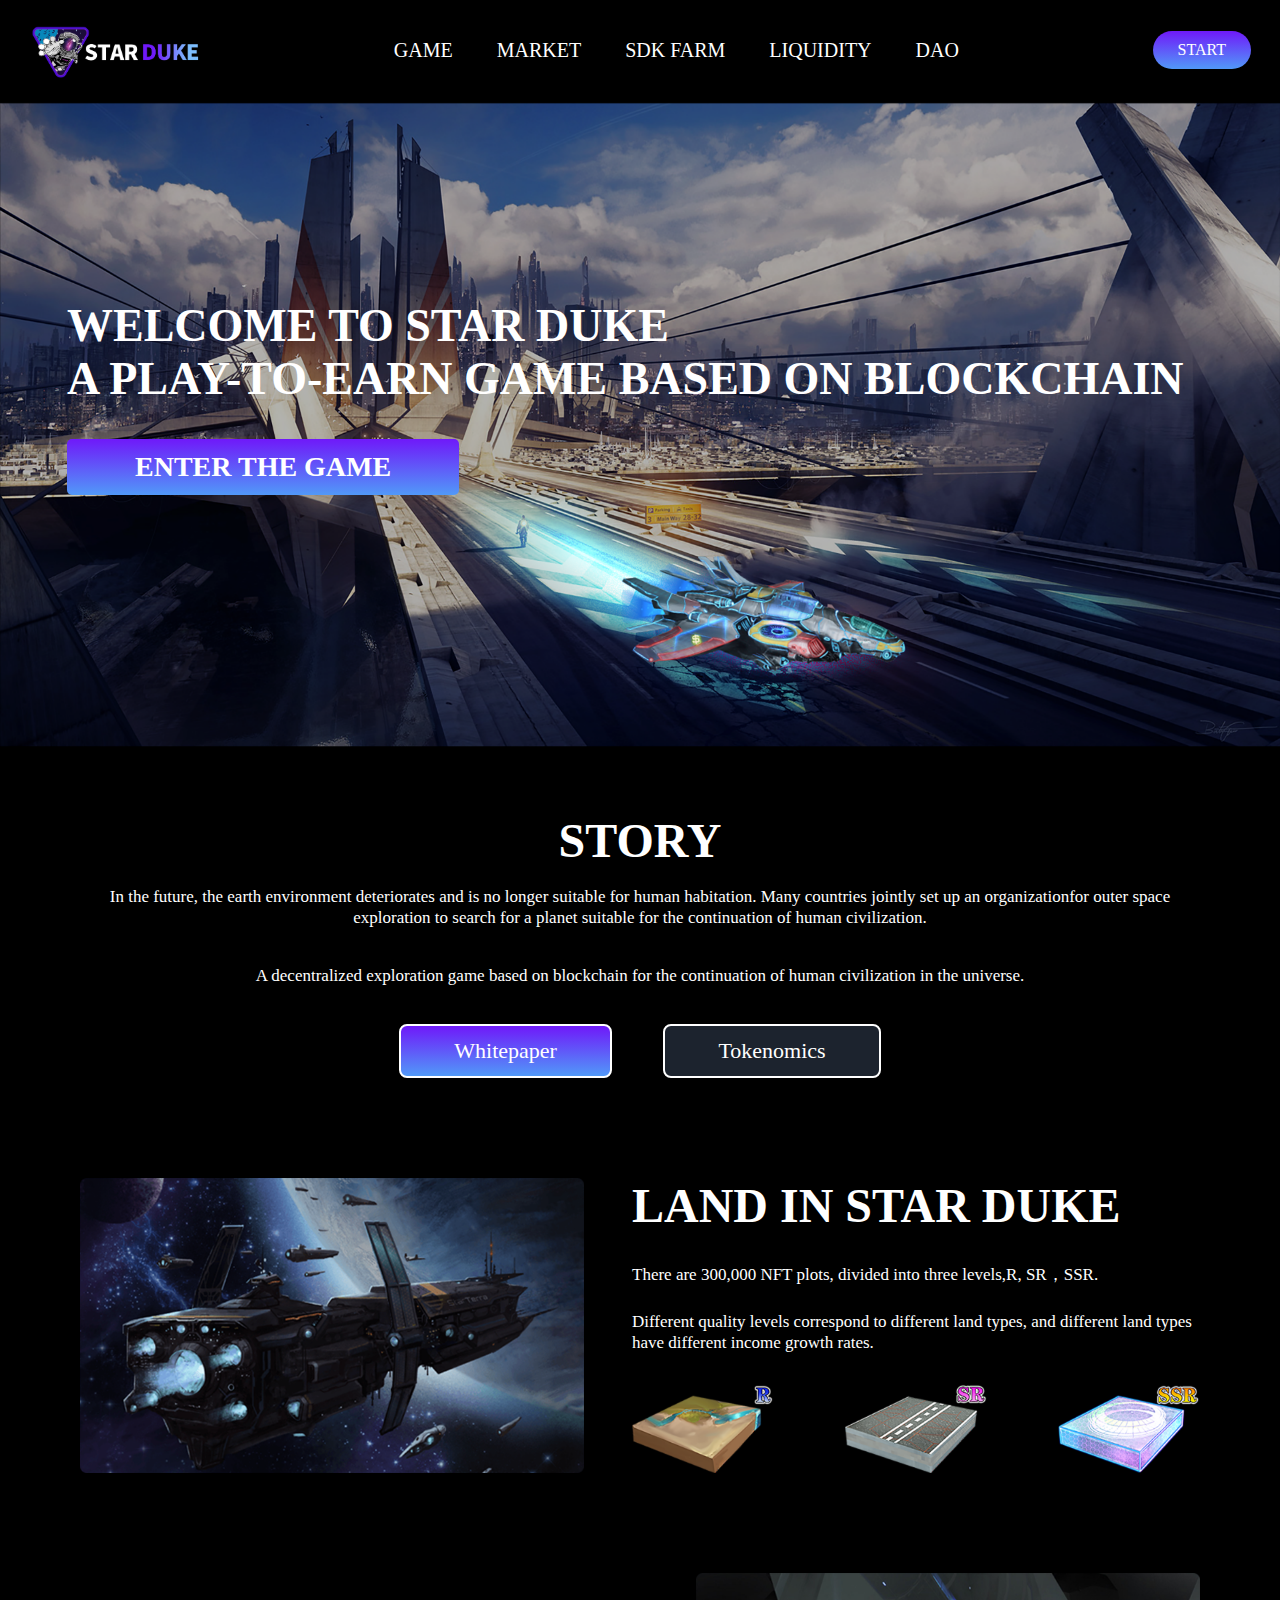
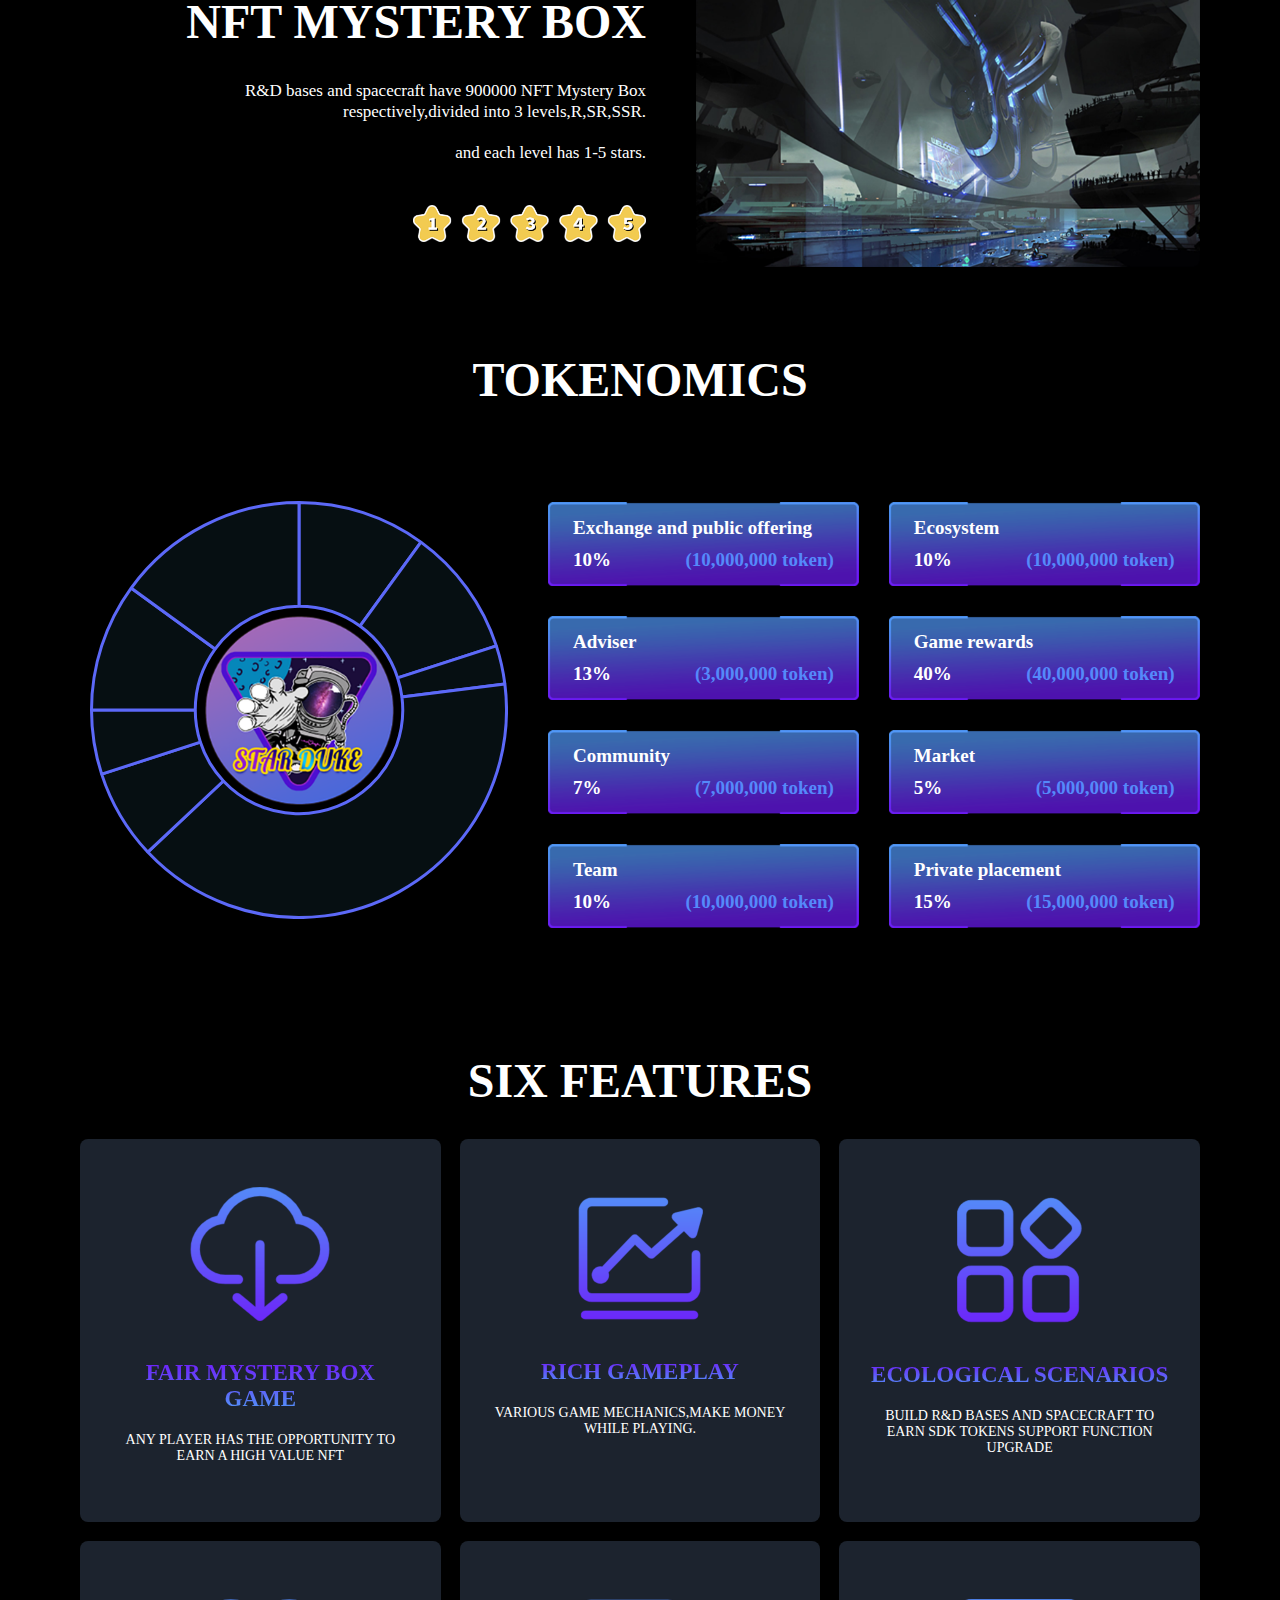
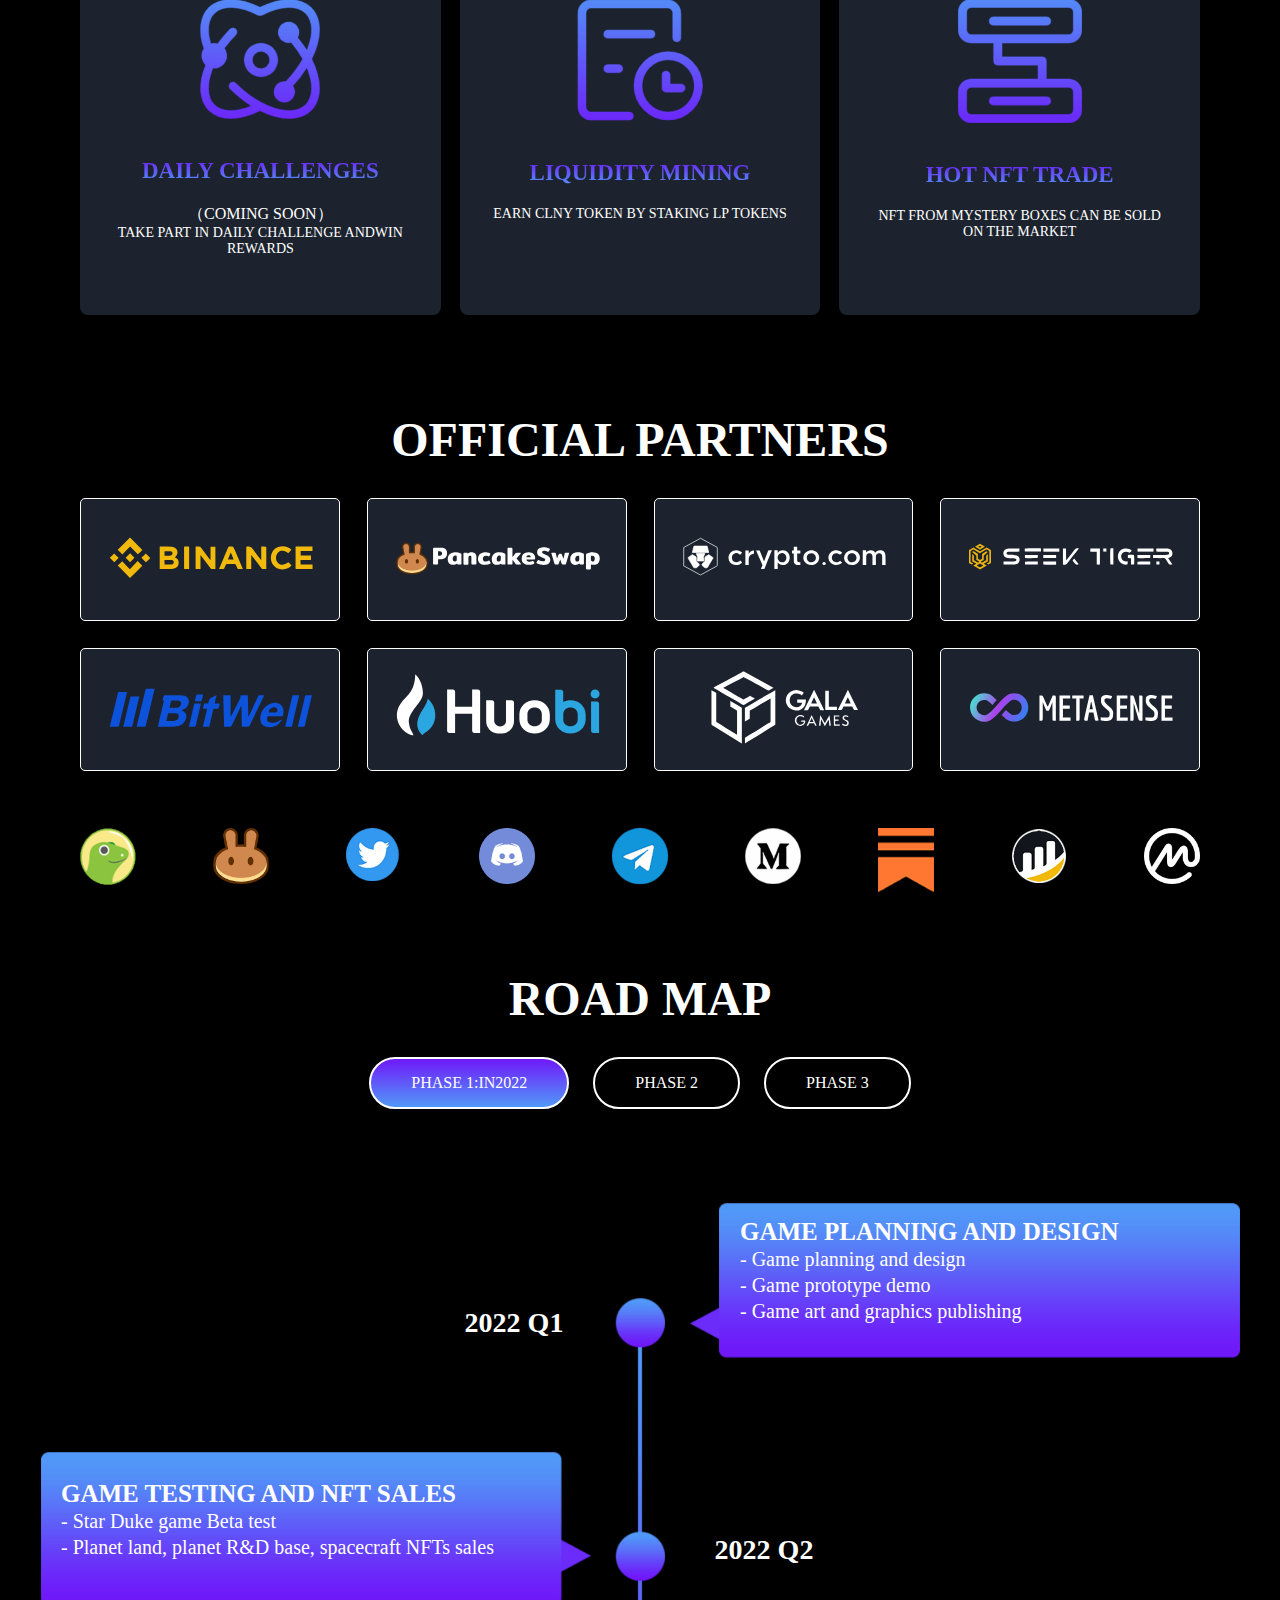
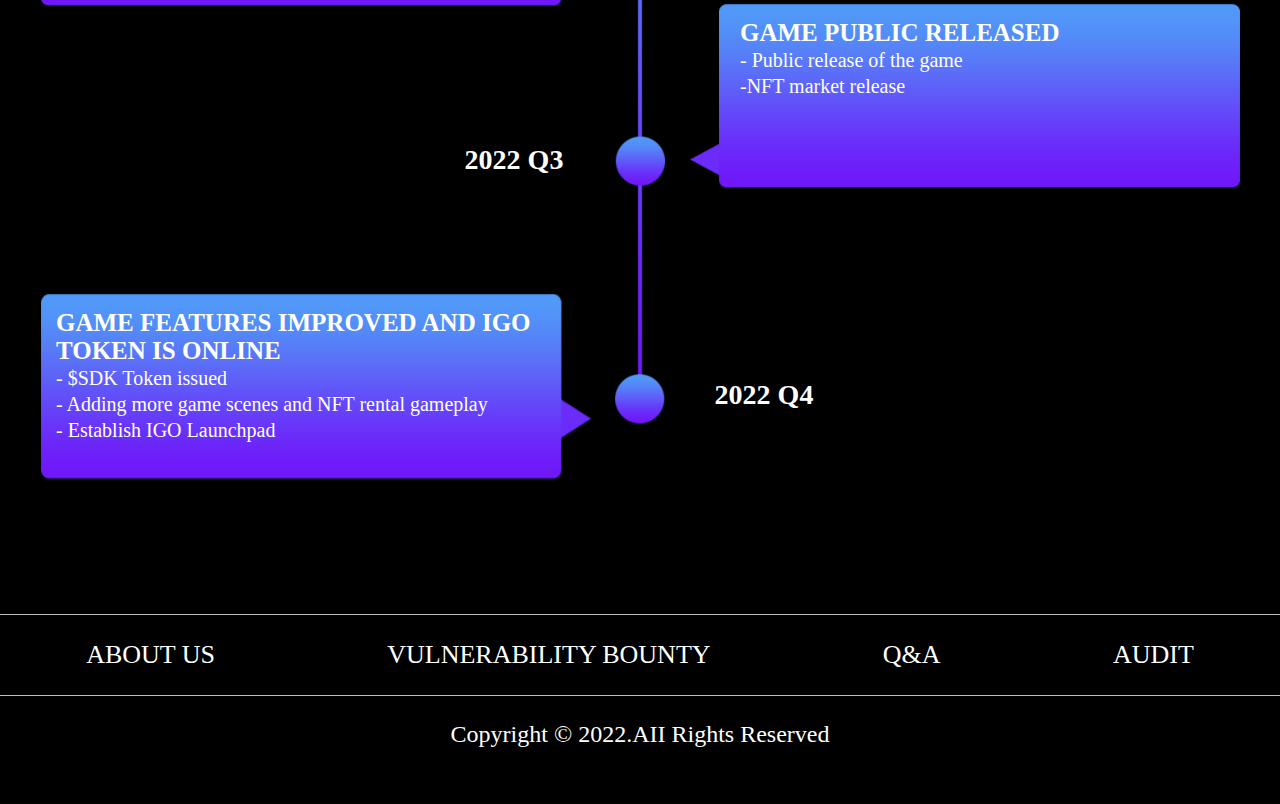
==== commit 54477d59: "fix(view): 修改时间轴上文本" ====
--- a/index.html
+++ b/index.html
@@ -1 +1 @@
-<!doctype html><html lang=""><head><meta charset="utf-8"><meta http-equiv="X-UA-Compatible" content="IE=edge"><meta name="viewport" content="width=device-width,initial-scale=1"><link rel="icon" href="/favicon.ico"><title>Star Duke</title><script defer="defer" src="/js/chunk-vendors.443c13cf.js"></script><script defer="defer" src="/js/app.321825f4.js"></script><link href="/css/chunk-vendors.fafeda3b.css" rel="stylesheet"><link href="/css/app.7d602ca5.css" rel="stylesheet"></head><body><noscript><strong>We're sorry but huobi-mobile-frontend doesn't work properly without JavaScript enabled. Please enable it to continue.</strong></noscript><div id="app"></div></body></html>+<!doctype html><html lang=""><head><meta charset="utf-8"><meta http-equiv="X-UA-Compatible" content="IE=edge"><meta name="viewport" content="width=device-width,initial-scale=1"><link rel="icon" href="/favicon.ico"><title>Star Duke</title><script defer="defer" src="/js/chunk-vendors.443c13cf.js"></script><script defer="defer" src="/js/app.093aa0e7.js"></script><link href="/css/chunk-vendors.fafeda3b.css" rel="stylesheet"><link href="/css/app.7d602ca5.css" rel="stylesheet"></head><body><noscript><strong>We're sorry but huobi-mobile-frontend doesn't work properly without JavaScript enabled. Please enable it to continue.</strong></noscript><div id="app"></div></body></html>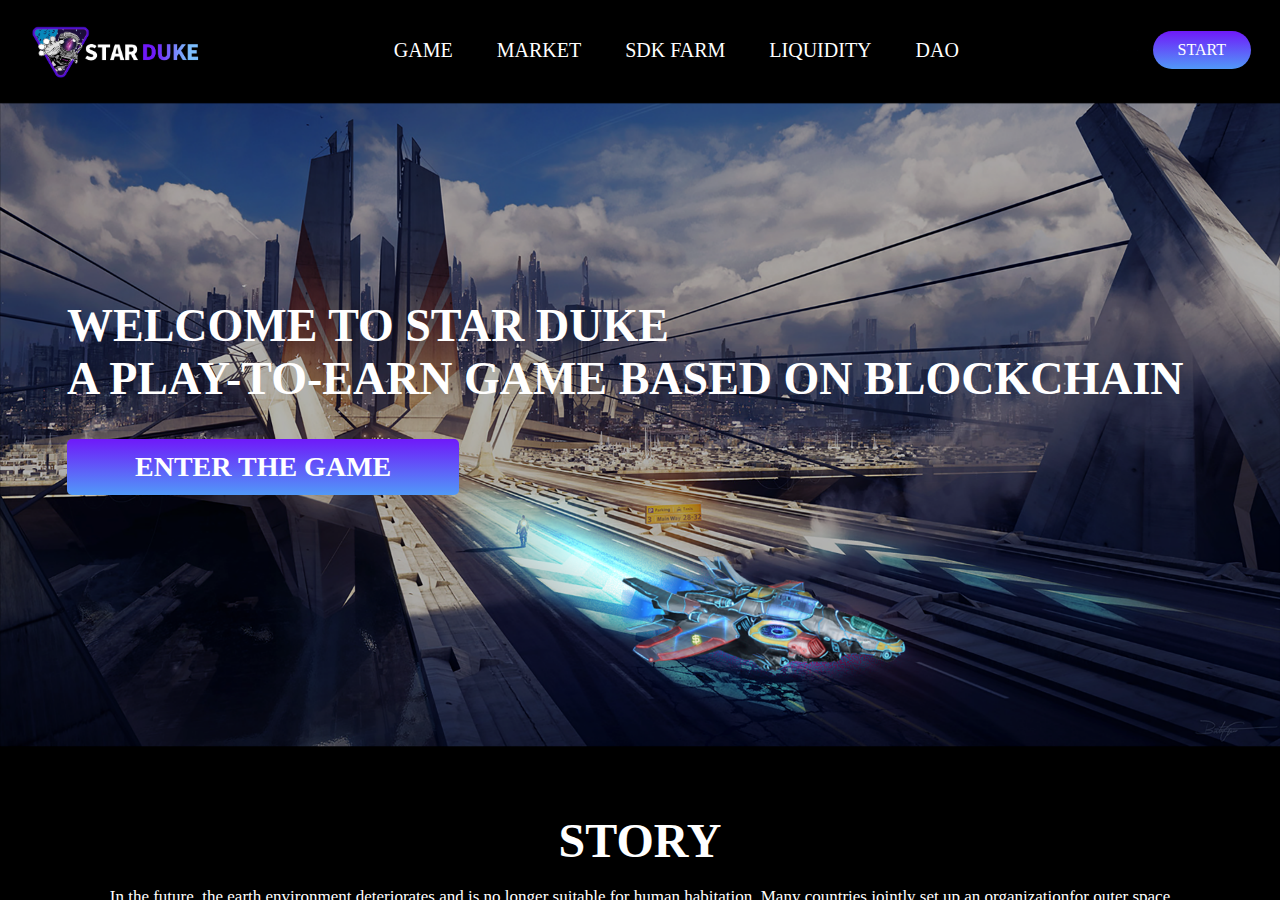
==== commit ddb957fd: "fix: 去掉pc路由中的web，修改game链接地址" ====
--- a/index.html
+++ b/index.html
@@ -1 +1 @@
-<!doctype html><html lang=""><head><meta charset="utf-8"><meta http-equiv="X-UA-Compatible" content="IE=edge"><meta name="viewport" content="width=device-width,initial-scale=1"><link rel="icon" href="/favicon.ico"><title>Star Duke</title><script defer="defer" src="/js/chunk-vendors.443c13cf.js"></script><script defer="defer" src="/js/app.093aa0e7.js"></script><link href="/css/chunk-vendors.fafeda3b.css" rel="stylesheet"><link href="/css/app.7d602ca5.css" rel="stylesheet"></head><body><noscript><strong>We're sorry but huobi-mobile-frontend doesn't work properly without JavaScript enabled. Please enable it to continue.</strong></noscript><div id="app"></div></body></html>+<!doctype html><html lang=""><head><meta charset="utf-8"><meta http-equiv="X-UA-Compatible" content="IE=edge"><meta name="viewport" content="width=device-width,initial-scale=1"><link rel="icon" href="/favicon.ico"><title>Star Duke</title><script defer="defer" src="/js/chunk-vendors.0f64d17e.js"></script><script defer="defer" src="/js/app.b0596180.js"></script><link href="/css/chunk-vendors.fafeda3b.css" rel="stylesheet"><link href="/css/app.a2e07cce.css" rel="stylesheet"></head><body><noscript><strong>We're sorry but huobi-mobile-frontend doesn't work properly without JavaScript enabled. Please enable it to continue.</strong></noscript><div id="app"></div></body></html>--- a/css/app.a2e07cce.css
+++ b/css/app.a2e07cce.css
@@ -0,0 +1 @@
+body,html{margin:0;padding:0;background-color:#000}@font-face{font-family:Source Han Sans CN-Bold;src:url(/fonts/SOURCEHANSANSCN-BOLD.4278d4c3.OTF)}@font-face{font-family:Source Han Sans CN-Regular;src:url(/fonts/SOURCEHANSANSCN-REGULAR.d31c45a8.OTF)}@font-face{font-family:Source Han Sans CN-Medium;src:url(/fonts/SOURCEHANSANSCN-MEDIUM.3ae231da.OTF)}#app{width:100vw;height:100vh;overflow:scroll}.component-container{opacity:1;transform:translate(0);transition:all .5s}.component-container.component-no-play{opacity:0;transform:translateY(6.25rem)}.web-iframe{width:100vw;height:100vh}.more-menu-popup-wrapper{width:18.25rem;height:100%;margin-top:2.5rem;background:#222!important}.more-menu-popup-wrapper .popup-header{width:100%;position:absolute;top:0;left:0}.more-menu-popup-wrapper .popup-header .close-button{width:1.625rem;height:1.625rem;position:absolute;top:.625rem;right:1.125rem}.more-menu-popup-wrapper .popup-header .close-button .close-button-bg{position:absolute;top:0;left:0}.more-menu-popup-wrapper .popup-header .close-button .close-button-x{position:absolute;top:.5rem;left:.5rem}.more-menu-popup-wrapper .menu-item-list{position:absolute;top:3.125rem}.more-menu-popup-wrapper .menu-item-list .menu-item{padding:1.125rem 1.625rem;position:relative}.more-menu-popup-wrapper .menu-item-list .menu-item span{color:#fff;font-family:SourceHanSansCN-Regular,Source Han Sans CN-Regular;font-size:1rem}.more-menu-popup-wrapper .menu-item-list .menu-item img{width:0;position:absolute;left:1.625rem;bottom:.625rem;transition:width .5s}.more-menu-popup-wrapper .menu-item-list .menu-item.active img{width:2.375rem}.foolter-container{margin-top:4.25rem;margin-bottom:2.125rem}.foolter-container .link-list-container{padding:.375rem 2rem .375rem 2.9375rem;display:flex;justify-content:space-between;border:.0625rem solid hsla(0,0%,100%,.29);border-left:0;border-right:0}.foolter-container .link-list-container .link-button{color:#fff;font-size:.5rem;font-family:SourceHanSansCN-Regular,Source Han Sans CN-Regular}.foolter-container .copyright-container{color:#fff;font-size:.375rem;font-family:SourceHanSansCN-Medium,Source Han Sans CN-Medium;text-align:center;margin-top:.25rem}.header-wrapper{margin-top:3.0625rem;padding:0 .9375rem;display:flex;align-items:center}.header-wrapper .empty-block{flex-grow:1}.logo-wrapper{width:5.875rem;height:1.75rem;flex-shrink:0}.logo-wrapper img{width:100%;height:100%}.more-button-wrapper{width:1.625rem;height:1.625rem;margin-left:.9375rem;flex-shrink:0}.more-button-wrapper img{width:100%;height:100%}.start-button-wrapper{width:3.8125rem;height:1.25rem;position:relative;flex-shrink:0}.start-button-wrapper img{width:100%;height:100%}.start-button-wrapper span{color:#fff;font-size:.8125rem;font-family:Segoe UI-Bold;line-height:1.25rem;position:absolute;top:0;left:0;right:0;text-align:center}.welcome-wrapper{margin-top:.4375rem;padding:0 .9375rem;position:relative}.banner-description-wrapper{display:flex;flex-direction:column;position:absolute;top:0;left:2.125rem}.banner-description-wrapper *{color:#fff;font-family:SourceHanSansCN-Bold,Source Han Sans CN-Bold}.banner-description-wrapper .large-description{font-size:1.5625rem;margin-top:3rem}.banner-description-wrapper .normal-description{font-size:1.3125rem;margin-top:1rem}.enter-button-wrapper{width:21.5625rem;height:2.5rem;position:relative}.enter-button-wrapper img{width:100%;height:100%}.enter-button-wrapper .lable{color:#fff;font-family:SourceHanSansCN-Bold,Source Han Sans CN-Bold;width:100%;height:100%;line-height:2.5rem;text-align:center;position:absolute;top:0;left:0}.story-wrapper{margin-top:2.1875rem;padding:0 .9375rem}.story-wrapper .basic-tip-container{margin-top:.75rem}.story-wrapper .space-1{height:.625rem}.story-wrapper .space-2{height:.9375rem}.back-button-wrapper{width:13.0625rem;height:2.1875rem;outline:0;margin:auto;text-align:center;position:relative}.back-button-wrapper img{width:100%;height:100%;opacity:0;position:absolute;top:0;left:0;transition:opacity .5s}.back-button-wrapper img.active{opacity:1}.back-button-wrapper span{color:#fff;font-family:Segoe UI-Bold;font-size:1.3125rem;width:100%;line-height:2.1875rem;display:block;text-align:center;position:absolute;top:0;left:0}.star-duke-wrapper{margin-top:2.25rem;padding:0 .9375rem}.star-duke-wrapper .space-1{height:.875rem}.star-duke-wrapper .space-2{height:.9375rem}.star-duke-wrapper .space-3{height:1.25rem}.star-duke-wrapper .description-1-container{width:13.875rem;margin:auto}.star-duke-wrapper .description-2-container{width:20.25rem;margin:auto}.level-card-wrapper{width:13.0625rem;height:5.9375rem;margin:auto;position:relative}.level-card-wrapper .bg-img{width:100%;height:100%;opacity:0;position:absolute;top:0;left:0;transition:opacity .5s}.level-card-wrapper .bg-img.active{opacity:1}.level-card-wrapper .content-img{width:8rem;height:4.625rem;position:absolute;top:.75rem;left:2.5rem;right:2.5625rem;bottom:.5625rem}.level-card-wrapper .level-img{height:.8125rem;position:absolute;top:.5rem;right:.375rem}.nft-wrapper{margin-top:2rem;padding:0 .9375rem}.nft-wrapper .nft-description{width:21rem}.nft-wrapper .space-15px{height:.9375rem}.nft-wrapper .space-20px{height:1.25rem}.star-line-wrapper{text-align:center}.star-line-wrapper img{width:11.5rem;height:1.875rem}.tokenomics-wrapper{margin-top:2rem;padding:0 .9375rem}.tokenomics-wrapper .list-container{margin-top:1.5625rem;display:flex;flex-wrap:wrap;justify-content:space-between}.tokenomics-wrapper .list-container .item-card-container{flex-shrink:0;margin-bottom:1.25rem}.item-card-wrapper{width:10.375rem;height:3.5rem;position:relative;transition:all .5s}.item-card-wrapper .item-bg-container{position:absolute;top:0;left:0;right:0;bottom:0}.item-card-wrapper .item-bg-container img{width:100%;height:100%}.item-card-wrapper .item-name{color:#fff;font-size:.625rem;font-family:SourceHanSansCN-Bold,Source Han Sans CN-Bold;white-space:nowrap;text-overflow:ellipsis;position:absolute;top:.5rem;left:.5625rem;right:0}.item-card-wrapper .item-value{color:#fff;font-size:.625rem;left:.625rem}.item-card-wrapper .item-tip,.item-card-wrapper .item-value{font-family:SourceHanSansCN-Regular,Source Han Sans CN-Regular;position:absolute;bottom:.5625rem}.item-card-wrapper .item-tip{color:#5589fa;font-size:.5625rem;right:.5625rem}.item-card-wrapper.active{transform:scale(1.1)}.pie-chart-wrapper{margin-top:1.5rem;position:relative}.pie-chart-wrapper .chart-container{width:13.125rem;height:13.125rem;margin:auto}.pie-chart-wrapper .chart-container canvas{background-color:transparent}.pie-chart-wrapper .logo-container{width:5.875rem;margin:auto;position:relative}.pie-chart-wrapper .logo-container img{width:5.875rem;height:5.875rem;border-radius:2.6875rem;position:absolute;top:-9.5rem;z-index:-1}.features-wrapper{margin-top:2rem;padding:0 .9375rem}.features-wrapper .space-24px{height:1.5rem}.features-wrapper .features-list-container{display:flex;flex-wrap:wrap;justify-content:space-between}.features-wrapper .features-list-container .features-card-container{margin-bottom:1.25rem;flex-shrink:0}.features-card-wrapper{width:10.375rem;height:10.36813rem;background-color:#202630;border-radius:.625rem .625rem .625rem .625rem;outline:0;overflow:hidden;position:relative}.features-card-wrapper .bg-wrapper{width:100%;height:100%;position:absolute;top:0;left:0}.features-card-wrapper .bg-wrapper img{width:100%;height:100%;opacity:0;transition:opacity .5s}.features-card-wrapper .bg-wrapper img.active{opacity:1}.features-card-wrapper .bg-wrapper .mask-block{background-color:#202630;border-radius:.5rem .5rem .5rem .5rem;filter:blur(.1875rem);position:absolute;top:.1875rem;left:.1875rem;right:.1875rem;bottom:.1875rem}.features-card-wrapper .icon-image-wrapper{text-align:center;position:absolute;top:1.5rem;left:0;right:0}.features-card-wrapper .description-image-wrapper{position:absolute;top:5.25rem;left:0;right:0;bottom:4.5rem;text-align:center}.features-card-wrapper .description-image-wrapper img{height:100%}.features-card-wrapper .tip-span-wrapper{position:absolute;top:6.8125rem;left:.1875rem;right:.1875rem;text-align:center}.features-card-wrapper .tip-span-wrapper span{font-size:.5625rem;line-height:.0625rem;font-family:SourceHanSansCN-Regular,Source Han Sans CN-Regular;color:#fff}.offical-partners-wrapper{margin-top:.75rem;padding:0 .9375rem}.offical-partners-wrapper .offical-partners-list-container{margin-top:1.5rem;padding:0 2.4375rem;display:flex;flex-wrap:wrap;justify-content:space-between}.offical-partners-wrapper .offical-partners-list-container .offical-partners-card-container{margin-bottom:1.25rem}.offical-partners-wrapper .icon-list-container{width:100%;margin-top:1.875rem;display:flex;justify-content:space-between}.road-map-container{margin-top:2.25rem;padding:0 .9375rem}.road-map-container .tab-list-container{margin-top:1.5rem;display:flex;justify-content:space-between}.road-map-container .time-axis-container{margin-top:2.25rem}.road-map-container .axis-image{width:100%}.pha-tab-button-wrapper{width:6.875rem;height:1.3125rem;position:relative}.pha-tab-button-wrapper img{position:absolute;top:0;left:0;opacity:0;transition:opacity .5s}.pha-tab-button-wrapper img.active{opacity:1}.pha-tab-button-wrapper span{color:#fff;font-size:.625rem;font-family:Segoe UI-Bold;font-weight:700;line-height:1.3125rem;display:block;position:absolute;top:0;left:0;right:0;bottom:0;text-align:center}.time-axis-wrapper{display:flex;justify-content:space-between}.time-axis-wrapper .axis-container{width:1.5625rem;height:22rem;flex-shrink:0}.time-axis-wrapper .left-container,.time-axis-wrapper .right-container{flex-grow:1;position:relative}.time-axis-wrapper .left-container .label,.time-axis-wrapper .right-container .label{color:#fff;font-size:1.25rem;font-family:SourceHanSansCN-Regular,Source Han Sans CN-Regular}.time-axis-wrapper .left-container .title,.time-axis-wrapper .right-container .title{color:#fff;font-size:.625rem;font-family:SourceHanSansCN-Bold,Source Han Sans CN-Bold}.time-axis-wrapper .left-container .detail,.time-axis-wrapper .right-container .detail{color:#fff;font-size:.5625rem;font-family:SourceHanSansCN-Regular,Source Han Sans CN-Regular}.time-axis-wrapper .left-container .message-bg-image,.time-axis-wrapper .right-container .message-bg-image{width:100%;height:100%}.time-axis-wrapper .left-container .q1-lable-container,.time-axis-wrapper .right-container .q1-lable-container{width:4.6875rem;height:1.375rem;position:absolute;top:-.25rem;left:4.4375rem}.time-axis-wrapper .left-container .q2-lable-container,.time-axis-wrapper .right-container .q2-lable-container{width:4.6875rem;height:1.375rem;position:absolute;top:6.625rem;right:4.3125rem}.time-axis-wrapper .left-container .q3-lable-container,.time-axis-wrapper .right-container .q3-lable-container{width:4.6875rem;height:1.375rem;position:absolute;top:12.5rem;left:4.4375rem}.time-axis-wrapper .left-container .q4-lable-container,.time-axis-wrapper .right-container .q4-lable-container{width:4.6875rem;height:1.375rem;position:absolute;top:19.5rem;right:4.3125rem}.time-axis-wrapper .left-container .q1-message-container,.time-axis-wrapper .right-container .q1-message-container{width:9.875rem;height:4.125rem;overflow:hidden;position:absolute;top:-1.75rem;right:0}.time-axis-wrapper .left-container .q1-message-container .title,.time-axis-wrapper .right-container .q1-message-container .title{position:absolute;top:.625rem;left:1.0625rem}.time-axis-wrapper .left-container .q1-message-container .detail,.time-axis-wrapper .right-container .q1-message-container .detail{position:absolute;top:1.625rem;left:1.125rem}.time-axis-wrapper .left-container .q2-message-container,.time-axis-wrapper .right-container .q2-message-container{width:9.875rem;height:4.0625rem;position:absolute;top:5.125rem;left:0;overflow:hidden}.time-axis-wrapper .left-container .q2-message-container .title,.time-axis-wrapper .right-container .q2-message-container .title{position:absolute;top:.6875rem;left:.3125rem;right:1rem}.time-axis-wrapper .left-container .q2-message-container .detail,.time-axis-wrapper .right-container .q2-message-container .detail{position:absolute;top:1.6875rem;left:.3125rem;right:.6875rem}.time-axis-wrapper .left-container .q3-message-container,.time-axis-wrapper .right-container .q3-message-container{width:9.875rem;height:4.625rem;position:absolute;top:10.8125rem;right:0;overflow:hidden}.time-axis-wrapper .left-container .q3-message-container .title,.time-axis-wrapper .right-container .q3-message-container .title{position:absolute;top:.5rem;left:1.0625rem}.time-axis-wrapper .left-container .q3-message-container .detail,.time-axis-wrapper .right-container .q3-message-container .detail{position:absolute;top:2.3125rem;left:1.0625rem}.time-axis-wrapper .left-container .q4-message-container,.time-axis-wrapper .right-container .q4-message-container{width:9.875rem;height:4.625rem;position:absolute;top:17.6875rem;left:0;overflow:hidden}.time-axis-wrapper .left-container .q4-message-container .title,.time-axis-wrapper .right-container .q4-message-container .title{position:absolute;top:.5rem;left:.4375rem;right:1.25rem}.time-axis-wrapper .left-container .q4-message-container .detail,.time-axis-wrapper .right-container .q4-message-container .detail{position:absolute;top:2.3125rem;left:.4375rem;right:.5625rem}.common-banner-wrapper img{width:100%}.basic-tip-wrapper span{font-family:Segoe UI-Bold;font-size:.9375rem;font-weight:700}.basic-tip-wrapper span,.basic-title-wrapper span{color:#fff;width:100%;text-align:center;display:block}.basic-title-wrapper span{font-family:SourceHanSansCN-Bold,Source Han Sans CN-Bold;font-size:2rem}.description-wrapper span{color:#fff;font-family:SourceHanSansCN-Regular,Source Han Sans CN-Regular;font-size:.9375rem;width:100%;text-align:center;display:block}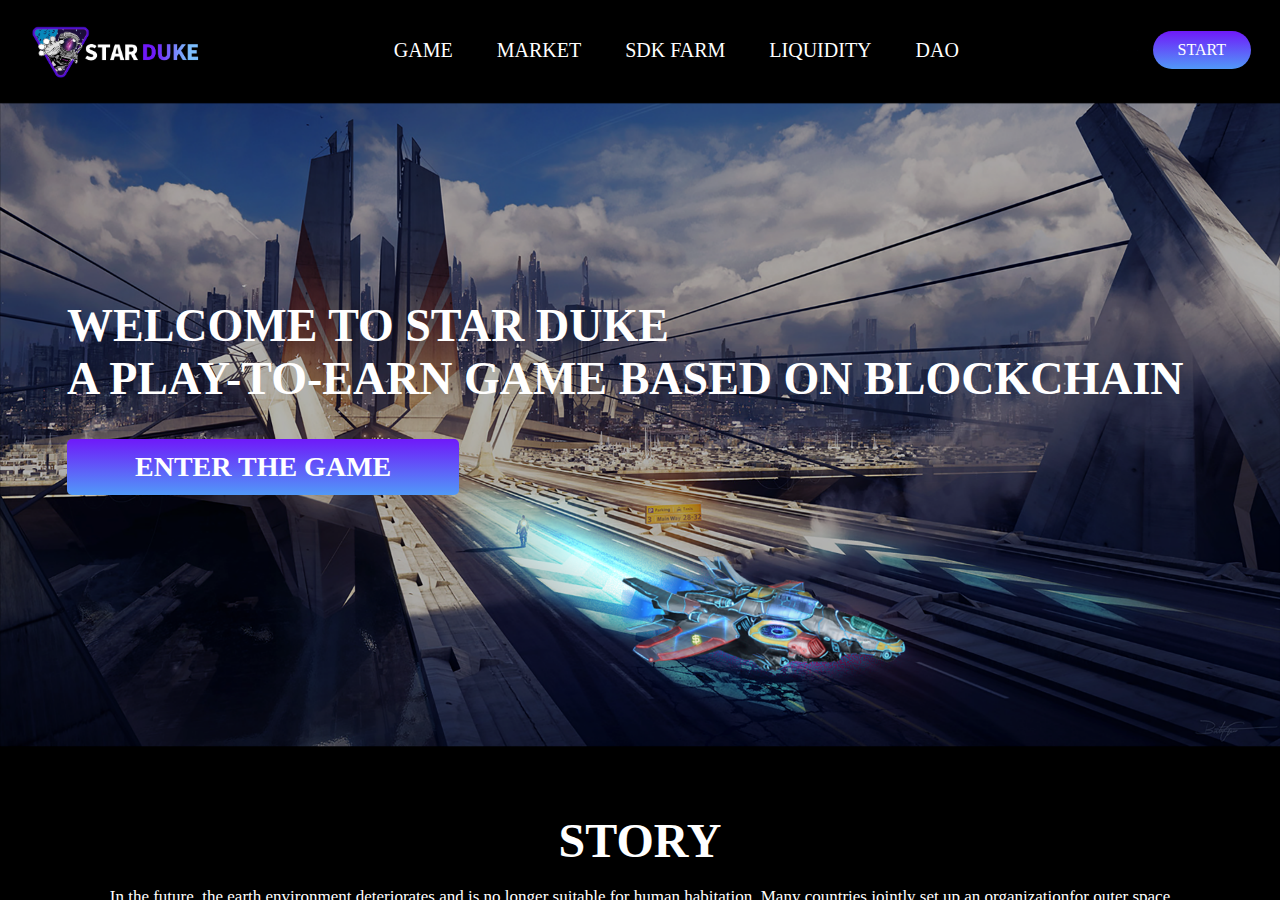
==== commit 6e3b39c1: "fix(web, view): 修改pc界面跳转页面的方式" ====
--- a/index.html
+++ b/index.html
@@ -1 +1 @@
-<!doctype html><html lang=""><head><meta charset="utf-8"><meta http-equiv="X-UA-Compatible" content="IE=edge"><meta name="viewport" content="width=device-width,initial-scale=1"><link rel="icon" href="/favicon.ico"><title>Star Duke</title><script defer="defer" src="/js/chunk-vendors.0f64d17e.js"></script><script defer="defer" src="/js/app.b0596180.js"></script><link href="/css/chunk-vendors.fafeda3b.css" rel="stylesheet"><link href="/css/app.a2e07cce.css" rel="stylesheet"></head><body><noscript><strong>We're sorry but huobi-mobile-frontend doesn't work properly without JavaScript enabled. Please enable it to continue.</strong></noscript><div id="app"></div></body></html>+<!doctype html><html lang=""><head><meta charset="utf-8"><meta http-equiv="X-UA-Compatible" content="IE=edge"><meta name="viewport" content="width=device-width,initial-scale=1"><link rel="icon" href="/favicon.ico"><title>Star Duke</title><script defer="defer" src="/js/chunk-vendors.eaa9d9f5.js"></script><script defer="defer" src="/js/app.650dedaf.js"></script><link href="/css/chunk-vendors.fafeda3b.css" rel="stylesheet"><link href="/css/app.a2e07cce.css" rel="stylesheet"></head><body><noscript><strong>We're sorry but huobi-mobile-frontend doesn't work properly without JavaScript enabled. Please enable it to continue.</strong></noscript><div id="app"></div></body></html>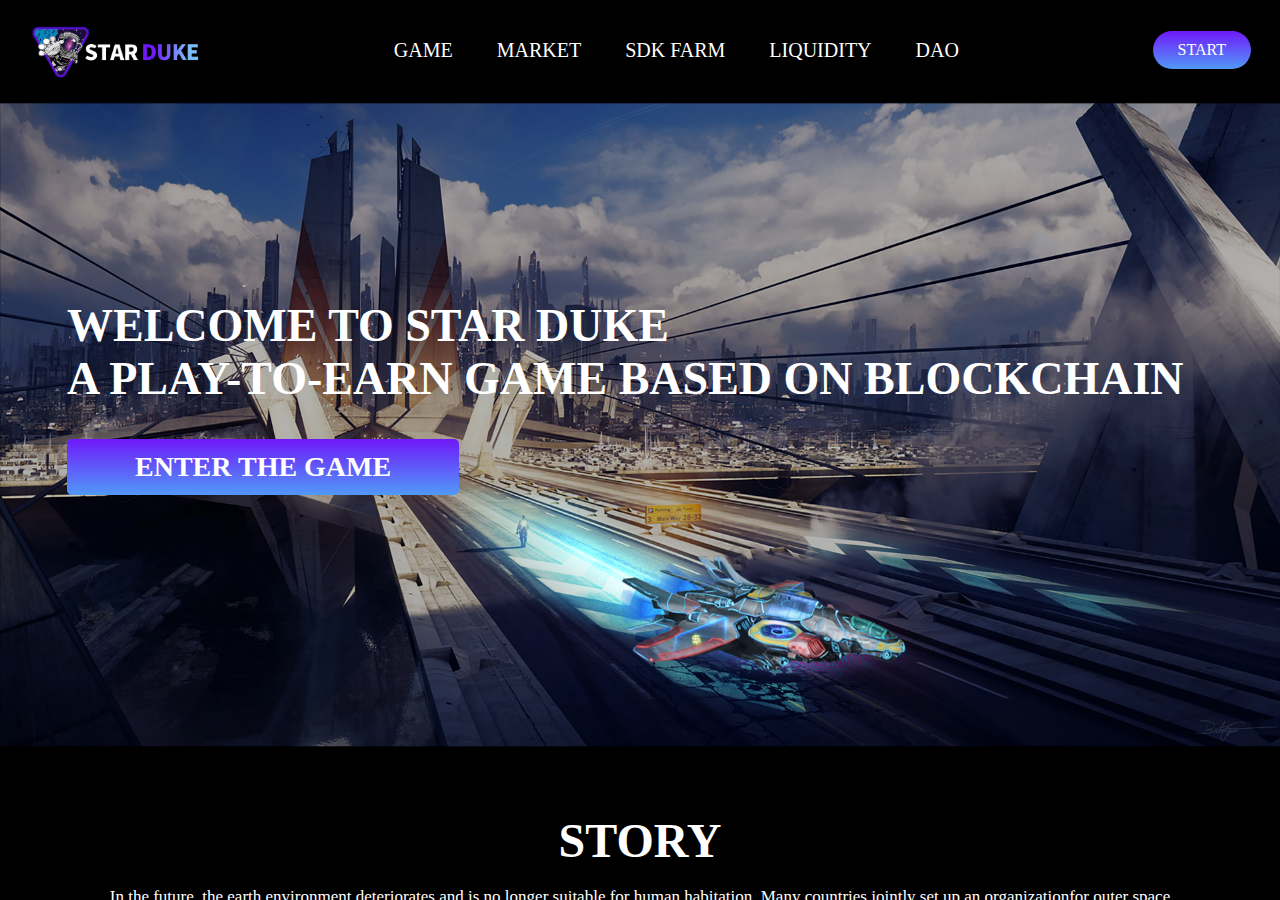
==== commit 9d7128d5: "fix: 修改pc页面上顾问面板的比例数值" ====
--- a/index.html
+++ b/index.html
@@ -1 +1 @@
-<!doctype html><html lang=""><head><meta charset="utf-8"><meta http-equiv="X-UA-Compatible" content="IE=edge"><meta name="viewport" content="width=device-width,initial-scale=1"><link rel="icon" href="/favicon.ico"><title>Star Duke</title><script defer="defer" src="/js/chunk-vendors.eaa9d9f5.js"></script><script defer="defer" src="/js/app.650dedaf.js"></script><link href="/css/chunk-vendors.fafeda3b.css" rel="stylesheet"><link href="/css/app.a2e07cce.css" rel="stylesheet"></head><body><noscript><strong>We're sorry but huobi-mobile-frontend doesn't work properly without JavaScript enabled. Please enable it to continue.</strong></noscript><div id="app"></div></body></html>+<!doctype html><html lang=""><head><meta charset="utf-8"><meta http-equiv="X-UA-Compatible" content="IE=edge"><meta name="viewport" content="width=device-width,initial-scale=1"><link rel="icon" href="/favicon.ico"><title>Star Duke</title><script defer="defer" src="/js/chunk-vendors.eaa9d9f5.js"></script><script defer="defer" src="/js/app.2cc1d50f.js"></script><link href="/css/chunk-vendors.fafeda3b.css" rel="stylesheet"><link href="/css/app.a2e07cce.css" rel="stylesheet"></head><body><noscript><strong>We're sorry but huobi-mobile-frontend doesn't work properly without JavaScript enabled. Please enable it to continue.</strong></noscript><div id="app"></div></body></html>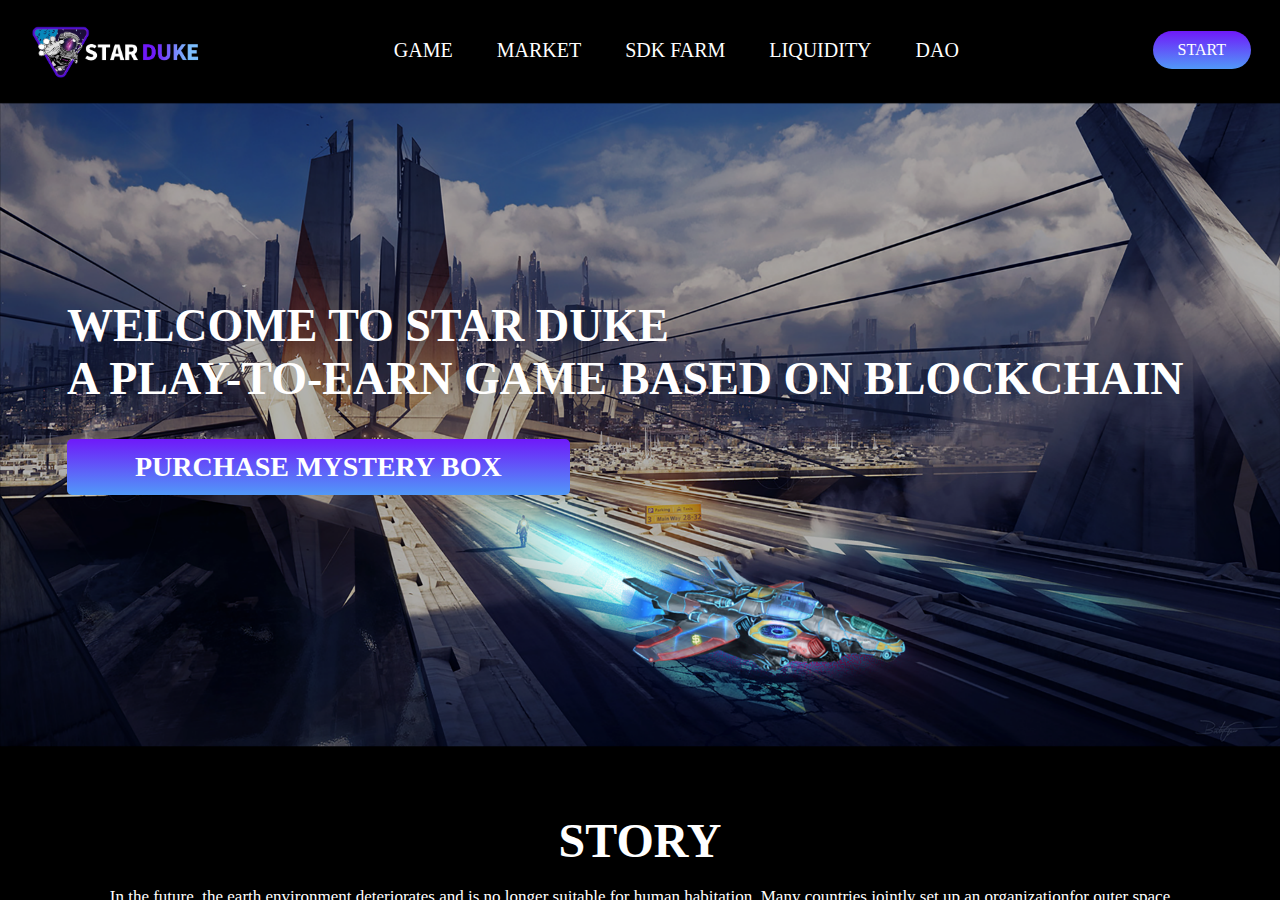
==== commit 3f71fcbd: "fix: 修改连接跳转地址" ====
--- a/index.html
+++ b/index.html
@@ -1 +1 @@
-<!doctype html><html lang=""><head><meta charset="utf-8"><meta http-equiv="X-UA-Compatible" content="IE=edge"><meta name="viewport" content="width=device-width,initial-scale=1"><link rel="icon" href="/favicon.ico"><title>Star Duke</title><script defer="defer" src="/js/chunk-vendors.eaa9d9f5.js"></script><script defer="defer" src="/js/app.2cc1d50f.js"></script><link href="/css/chunk-vendors.fafeda3b.css" rel="stylesheet"><link href="/css/app.a2e07cce.css" rel="stylesheet"></head><body><noscript><strong>We're sorry but huobi-mobile-frontend doesn't work properly without JavaScript enabled. Please enable it to continue.</strong></noscript><div id="app"></div></body></html>+<!doctype html><html lang=""><head><meta charset="utf-8"><meta http-equiv="X-UA-Compatible" content="IE=edge"><meta name="viewport" content="width=device-width,initial-scale=1"><link rel="icon" href="/favicon.ico"><title>Star Duke</title><script defer="defer" src="/js/chunk-vendors.eaa9d9f5.js"></script><script defer="defer" src="/js/app.9ef9a29e.js"></script><link href="/css/chunk-vendors.fafeda3b.css" rel="stylesheet"><link href="/css/app.a2e07cce.css" rel="stylesheet"></head><body><noscript><strong>We're sorry but huobi-mobile-frontend doesn't work properly without JavaScript enabled. Please enable it to continue.</strong></noscript><div id="app"></div></body></html>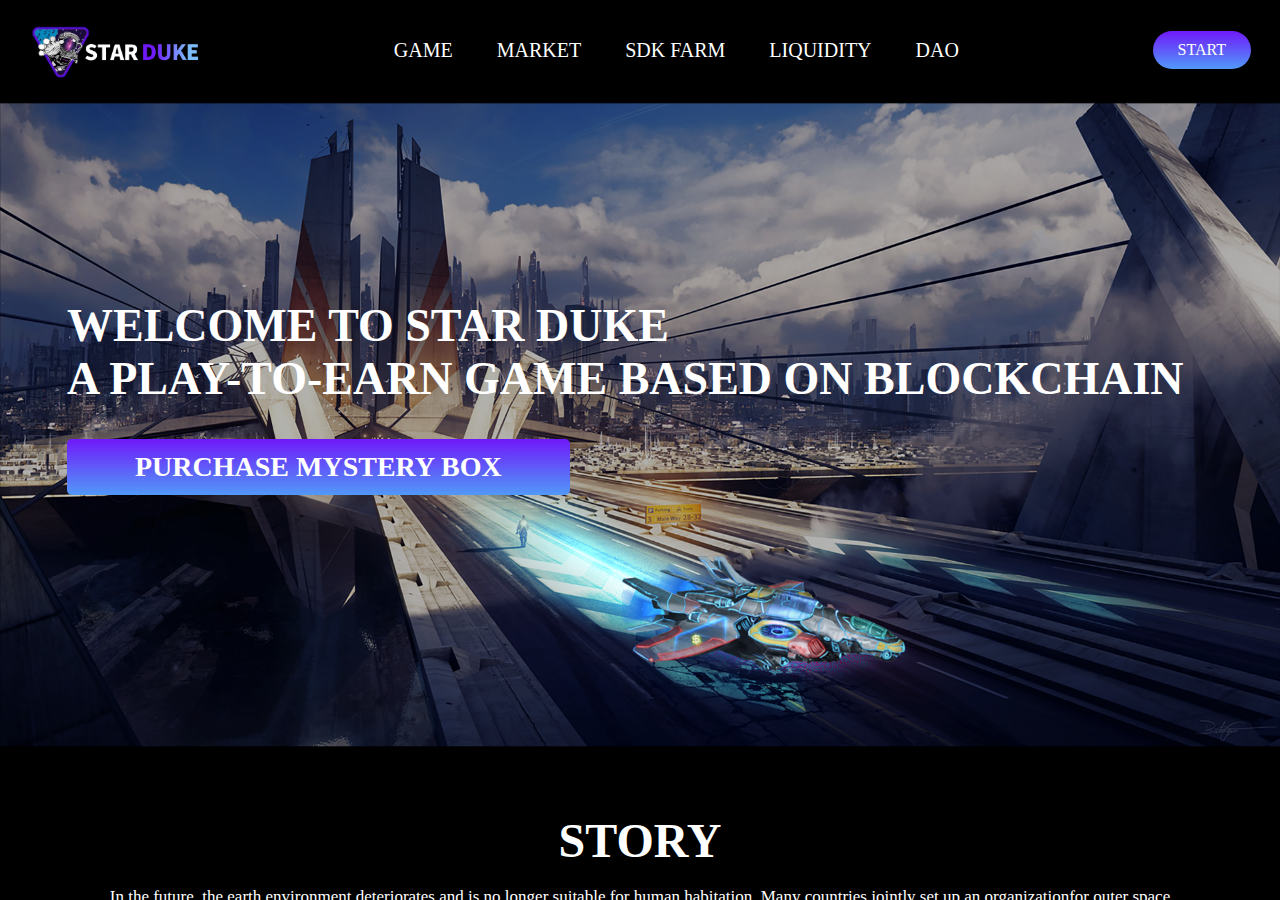
==== commit b325854a: "fix: hide official partners port" ====
--- a/index.html
+++ b/index.html
@@ -1 +1 @@
-<!doctype html><html lang=""><head><meta charset="utf-8"><meta http-equiv="X-UA-Compatible" content="IE=edge"><meta name="viewport" content="width=device-width,initial-scale=1"><link rel="icon" href="/favicon.ico"><title>Star Duke</title><script defer="defer" src="/js/chunk-vendors.eaa9d9f5.js"></script><script defer="defer" src="/js/app.9ef9a29e.js"></script><link href="/css/chunk-vendors.fafeda3b.css" rel="stylesheet"><link href="/css/app.a2e07cce.css" rel="stylesheet"></head><body><noscript><strong>We're sorry but huobi-mobile-frontend doesn't work properly without JavaScript enabled. Please enable it to continue.</strong></noscript><div id="app"></div></body></html>+<!doctype html><html lang=""><head><meta charset="utf-8"><meta http-equiv="X-UA-Compatible" content="IE=edge"><meta name="viewport" content="width=device-width,initial-scale=1"><link rel="icon" href="/favicon.ico"><title>Star Duke</title><script defer="defer" src="/js/chunk-vendors.eaa9d9f5.js"></script><script defer="defer" src="/js/app.30b557f6.js"></script><link href="/css/chunk-vendors.fafeda3b.css" rel="stylesheet"><link href="/css/app.a2e07cce.css" rel="stylesheet"></head><body><noscript><strong>We're sorry but huobi-mobile-frontend doesn't work properly without JavaScript enabled. Please enable it to continue.</strong></noscript><div id="app"></div></body></html>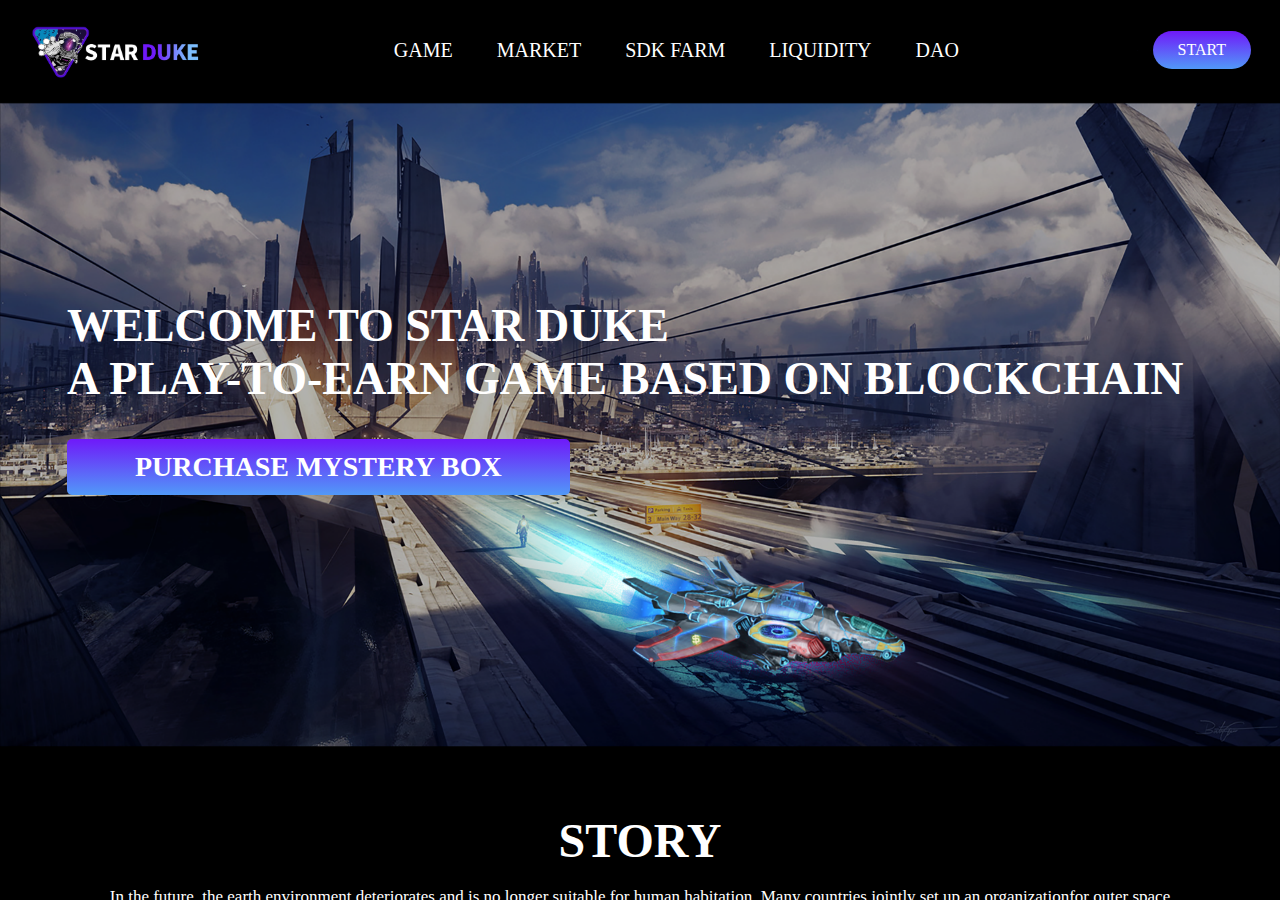
==== commit 1048614e: "fix: 修改文案" ====
--- a/index.html
+++ b/index.html
@@ -1 +1 @@
-<!doctype html><html lang=""><head><meta charset="utf-8"><meta http-equiv="X-UA-Compatible" content="IE=edge"><meta name="viewport" content="width=device-width,initial-scale=1"><link rel="icon" href="/favicon.ico"><title>Star Duke</title><script defer="defer" src="/js/chunk-vendors.eaa9d9f5.js"></script><script defer="defer" src="/js/app.30b557f6.js"></script><link href="/css/chunk-vendors.fafeda3b.css" rel="stylesheet"><link href="/css/app.a2e07cce.css" rel="stylesheet"></head><body><noscript><strong>We're sorry but huobi-mobile-frontend doesn't work properly without JavaScript enabled. Please enable it to continue.</strong></noscript><div id="app"></div></body></html>+<!doctype html><html lang=""><head><meta charset="utf-8"><meta http-equiv="X-UA-Compatible" content="IE=edge"><meta name="viewport" content="width=device-width,initial-scale=1"><link rel="icon" href="/favicon.ico"><title>Star Duke</title><script defer="defer" src="/js/chunk-vendors.eaa9d9f5.js"></script><script defer="defer" src="/js/app.96f70cdd.js"></script><link href="/css/chunk-vendors.fafeda3b.css" rel="stylesheet"><link href="/css/app.a2e07cce.css" rel="stylesheet"></head><body><noscript><strong>We're sorry but huobi-mobile-frontend doesn't work properly without JavaScript enabled. Please enable it to continue.</strong></noscript><div id="app"></div></body></html>